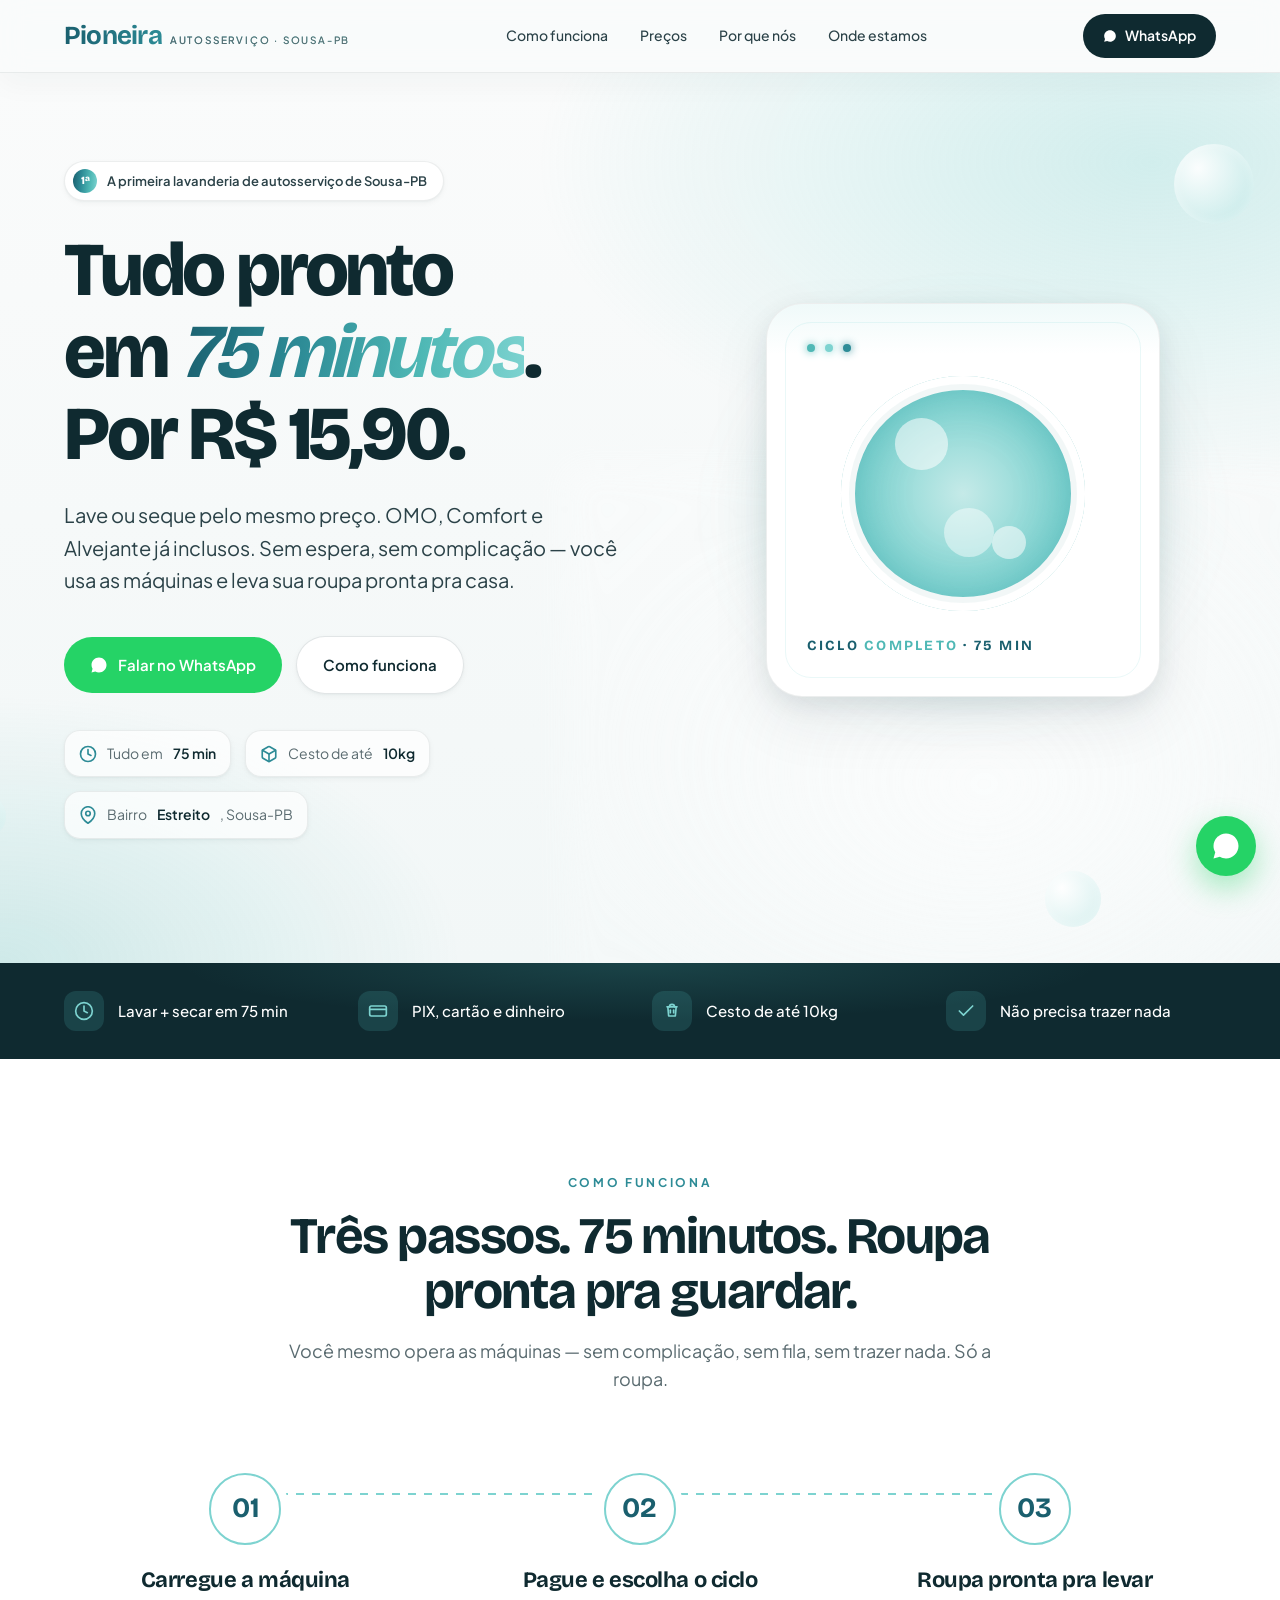
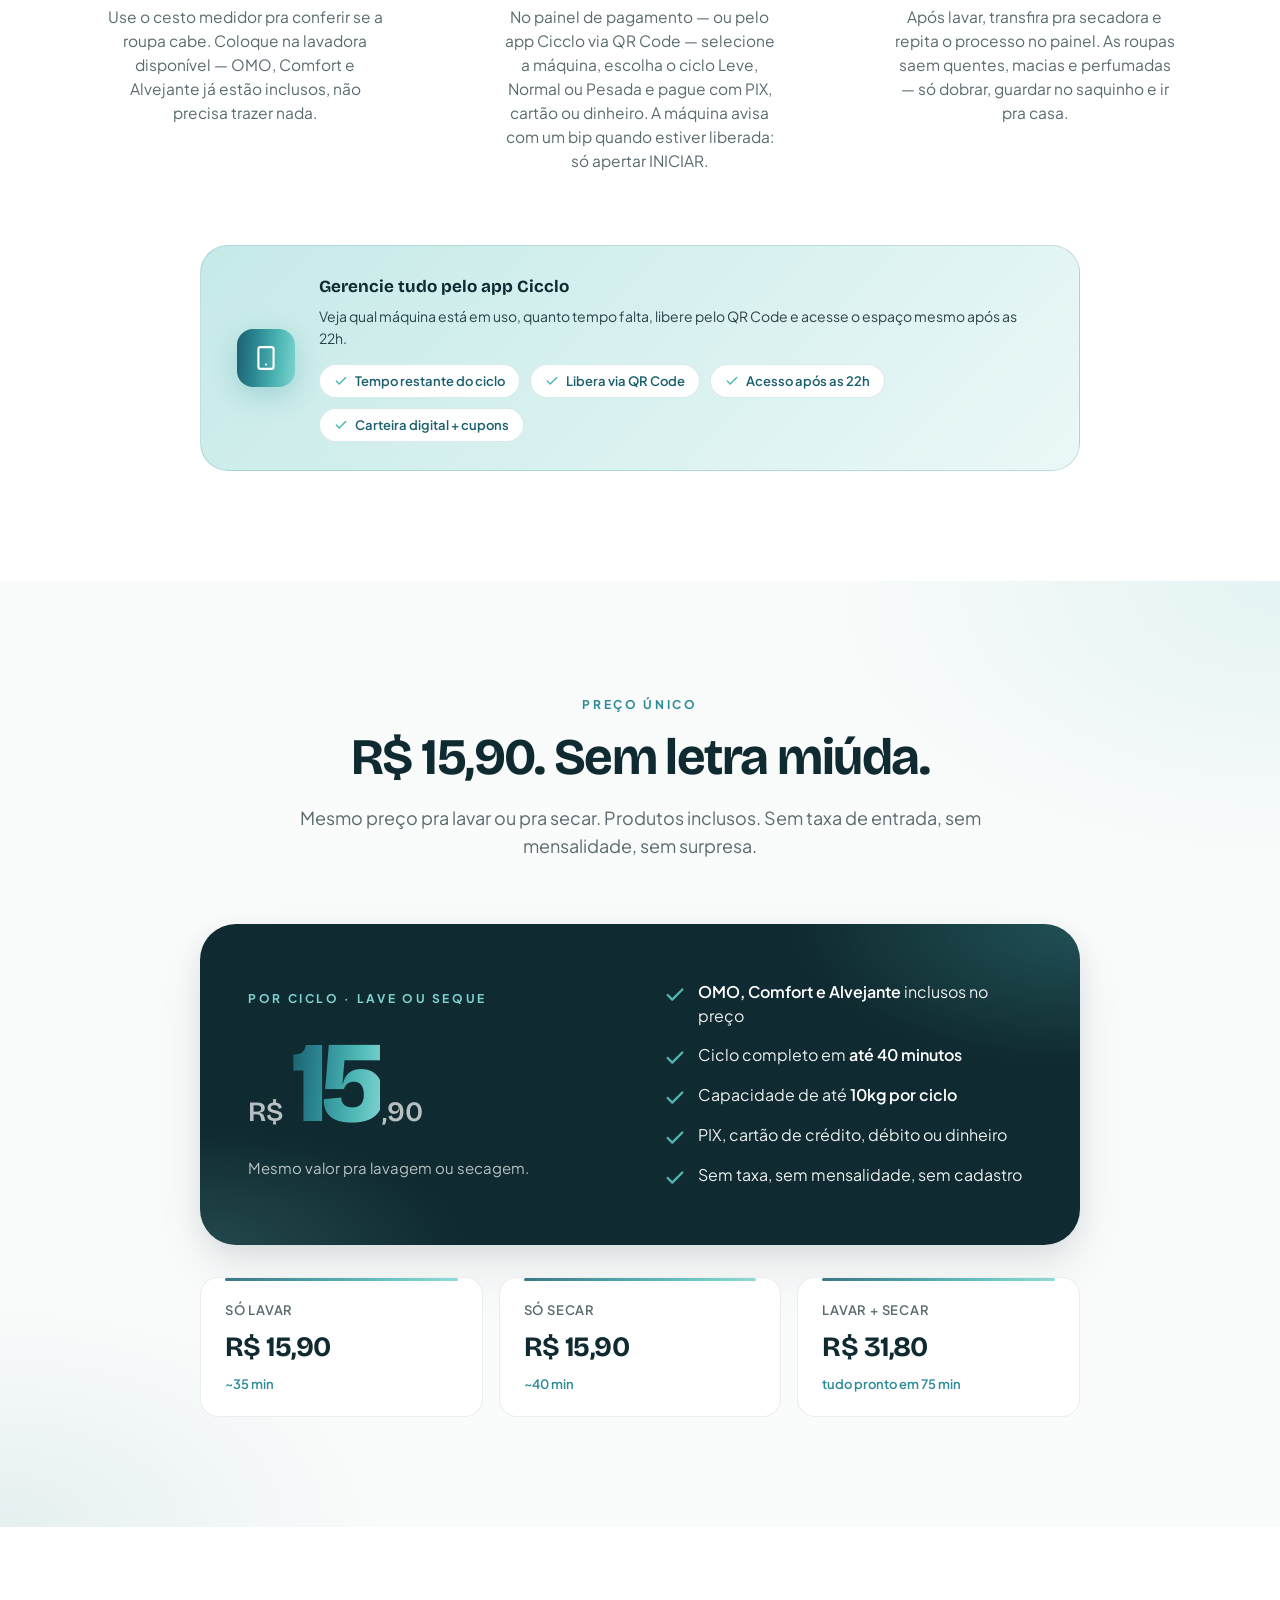
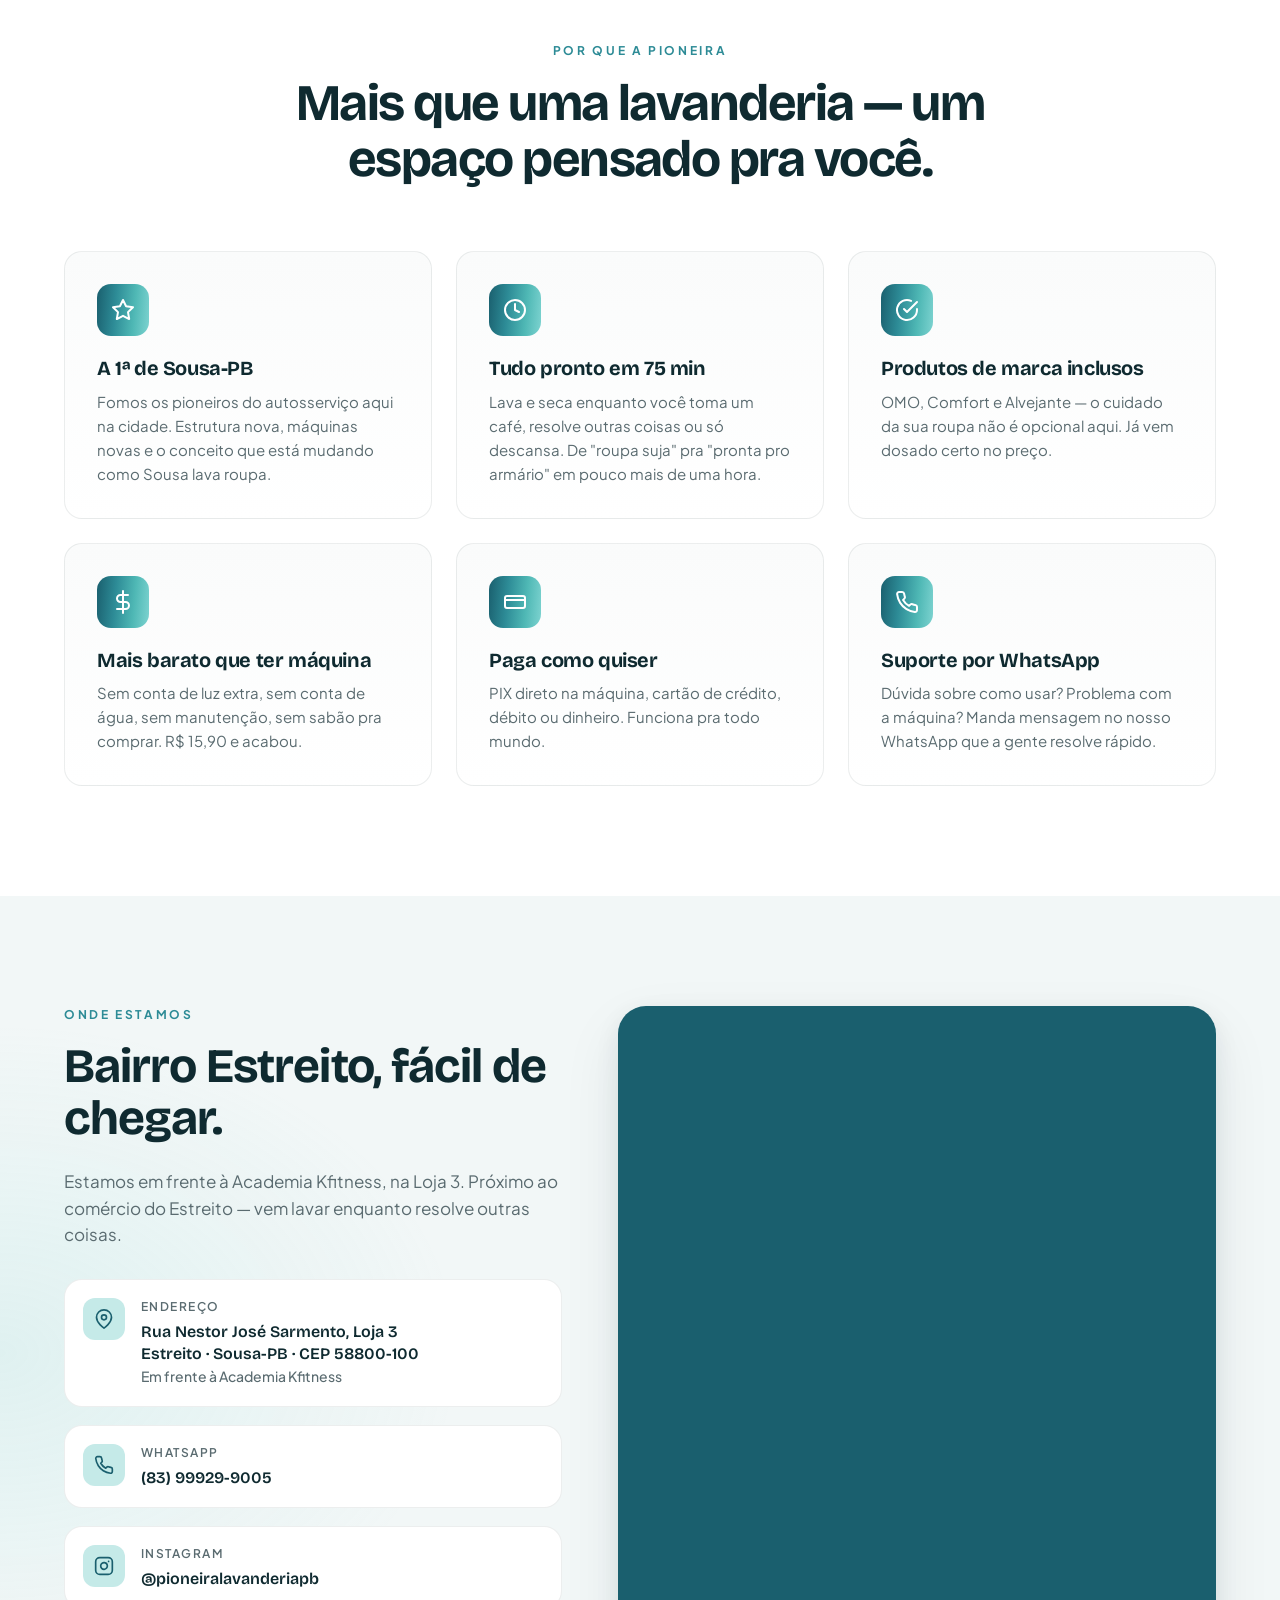
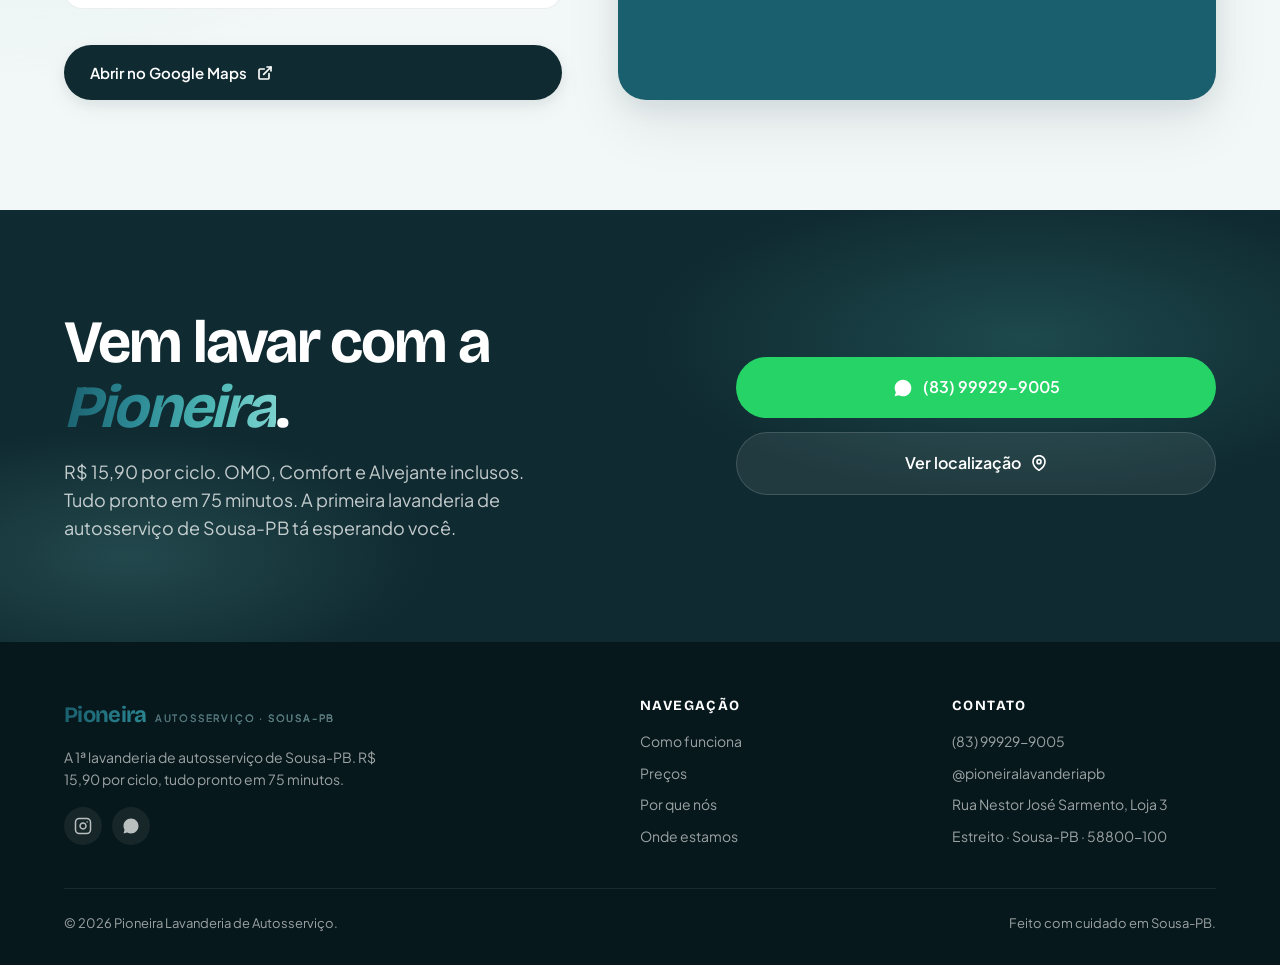
==== index.html @ 535bcb76 "feat: enhance README.md and index.html with detailed descriptions and app integration features" ====
<!DOCTYPE html>
<html lang="pt-BR">
<head>
  <meta charset="UTF-8" />
  <meta name="viewport" content="width=device-width, initial-scale=1.0" />
  <meta name="description" content="Pioneira — A 1ª lavanderia de autosserviço de Sousa-PB. Tudo pronto em 75 minutos por apenas R$ 15,90 por ciclo. OMO, Comfort e Alvejante inclusos." />
  <meta name="theme-color" content="#1A5F6E" />

  <!-- Open Graph -->
  <meta property="og:title" content="Pioneira — A 1ª lavanderia de autosserviço de Sousa-PB" />
  <meta property="og:description" content="Tudo pronto em 75 minutos. R$ 15,90 por ciclo. OMO, Comfort e Alvejante inclusos." />
  <meta property="og:type" content="website" />
  <meta property="og:locale" content="pt_BR" />

  <title>Pioneira — Lavanderia de Autosserviço em Sousa-PB</title>

  <!-- Fonts -->
  <link rel="preconnect" href="https://fonts.googleapis.com" />
  <link rel="preconnect" href="https://fonts.gstatic.com" crossorigin />
  <link href="https://fonts.googleapis.com/css2?family=Bricolage+Grotesque:opsz,wght@12..96,400;12..96,500;12..96,600;12..96,700;12..96,800&family=Plus+Jakarta+Sans:wght@400;500;600;700&display=swap" rel="stylesheet" />

  <style>
    /* ============================
       DESIGN TOKENS
       ============================ */
    :root {
      --teal-deep:   #1A5F6E;
      --teal-mid:    #2D8B96;
      --teal-bright: #4FB8B5;
      --teal-light:  #7DD3D0;
      --teal-soft:   #C5EAE8;

      --cream:       #FAFBFB;
      --paper:       #F2F7F7;
      --ink:         #0F2A30;
      --ink-soft:    #2B4248;
      --gray:        #5A6B70;
      --line:        rgba(15, 42, 48, 0.08);

      --brand-gradient: linear-gradient(95deg, #1A5F6E 0%, #2D8B96 35%, #4FB8B5 70%, #7DD3D0 100%);

      --font-display: 'Bricolage Grotesque', 'Plus Jakarta Sans', system-ui, sans-serif;
      --font-body:    'Plus Jakarta Sans', system-ui, sans-serif;

      --shadow-sm: 0 1px 2px rgba(15, 42, 48, 0.04), 0 2px 6px rgba(15, 42, 48, 0.04);
      --shadow-md: 0 4px 12px rgba(15, 42, 48, 0.06), 0 8px 24px rgba(15, 42, 48, 0.05);
      --shadow-lg: 0 8px 24px rgba(15, 42, 48, 0.08), 0 24px 60px rgba(15, 42, 48, 0.08);
      --shadow-brand: 0 8px 28px rgba(45, 139, 150, 0.28);

      --radius-md: 18px;
      --radius-lg: 28px;
      --radius-xl: 36px;

      --container: 1200px;
    }

    *, *::before, *::after { box-sizing: border-box; }
    html { scroll-behavior: smooth; scroll-padding-top: 92px; -webkit-text-size-adjust: 100%; }
    body {
      margin: 0;
      font-family: var(--font-body);
      color: var(--ink);
      background: var(--cream);
      line-height: 1.55;
      -webkit-font-smoothing: antialiased;
      overflow-x: hidden;
    }
    img, svg { display: block; max-width: 100%; }
    a { color: inherit; text-decoration: none; }
    button { font: inherit; cursor: pointer; border: 0; background: none; }
    h1, h2, h3, h4 {
      font-family: var(--font-display);
      font-weight: 700;
      line-height: 1.08;
      letter-spacing: -0.02em;
      color: var(--ink);
      margin: 0;
    }
    p { margin: 0; }
    .container { max-width: var(--container); margin: 0 auto; padding: 0 24px; }

    /* NAVBAR */
    .nav {
      position: sticky; top: 0; z-index: 50;
      backdrop-filter: saturate(180%) blur(14px);
      -webkit-backdrop-filter: saturate(180%) blur(14px);
      background: rgba(250, 251, 251, 0.84);
      border-bottom: 1px solid var(--line);
      box-shadow: 0 10px 30px rgba(15, 42, 48, 0.04);
    }
    .nav-inner { display: flex; align-items: center; justify-content: space-between; height: 72px; }
    .logo {
      font-family: var(--font-display);
      font-weight: 700;
      font-size: 26px;
      letter-spacing: -0.03em;
      background: var(--brand-gradient);
      -webkit-background-clip: text;
      background-clip: text;
      color: transparent;
      display: inline-flex;
      align-items: baseline;
      gap: 8px;
    }
    .logo small {
      font-family: var(--font-body);
      font-weight: 500;
      font-size: 10px;
      letter-spacing: 0.18em;
      text-transform: uppercase;
      color: var(--gray);
      background: none;
      -webkit-text-fill-color: var(--gray);
    }
    .nav-links { display: flex; gap: 32px; align-items: center; }
    .nav-links a {
      font-size: 14px; font-weight: 500; color: var(--ink-soft);
      transition: color 0.2s ease;
      position: relative;
      padding: 6px 0;
    }
    .nav-links a::after {
      content: "";
      position: absolute;
      left: 0;
      bottom: 0;
      width: 100%;
      height: 2px;
      border-radius: 999px;
      background: var(--brand-gradient);
      transform: scaleX(0);
      transform-origin: left;
      transition: transform 0.2s ease;
    }
    .nav-links a:hover { color: var(--teal-mid); }
    .nav-links a:hover::after { transform: scaleX(1); }
    .nav-cta {
      padding: 11px 20px; border-radius: 999px;
      background: var(--ink); color: white;
      font-size: 14px; font-weight: 600;
      transition: transform 0.2s ease, box-shadow 0.2s ease;
      display: inline-flex; align-items: center; gap: 8px;
    }
    .nav-cta:hover { transform: translateY(-1px); box-shadow: var(--shadow-md); }
    @media (max-width: 820px) {
      .nav-links { display: none; }
      .nav-cta { padding: 9px 16px; font-size: 13px; }
    }

    /* HERO */
    .hero { position: relative; padding: 88px 0 124px; overflow: hidden; isolation: isolate; }
    .hero::before {
      content: ""; position: absolute; inset: 0; z-index: -2;
      background:
        radial-gradient(80% 60% at 90% 10%, rgba(125, 211, 208, 0.32), transparent 60%),
        radial-gradient(60% 50% at 0% 100%, rgba(79, 184, 181, 0.22), transparent 60%),
        linear-gradient(180deg, var(--cream) 0%, var(--paper) 100%);
    }
    .hero::after {
      content: "";
      position: absolute;
      inset: auto -10% -16% 44%;
      height: 72%;
      z-index: -1;
      background:
        radial-gradient(closest-side, rgba(255, 255, 255, 0.8), rgba(255, 255, 255, 0)),
        linear-gradient(135deg, rgba(255, 255, 255, 0.38), rgba(255, 255, 255, 0));
      filter: blur(18px);
      opacity: 0.75;
      pointer-events: none;
    }
    .hero-grid { display: grid; grid-template-columns: 1.15fr 1fr; gap: clamp(40px, 5vw, 72px); align-items: center; }
    .hero-copy { max-width: 640px; }
    .hero-eyebrow {
      display: inline-flex; align-items: center; gap: 10px;
      padding: 7px 16px 7px 8px;
      background: white; border: 1px solid var(--line);
      border-radius: 999px;
      font-size: 13px; font-weight: 600; color: var(--ink-soft);
      box-shadow: var(--shadow-sm); margin-bottom: 28px;
    }
    .hero-eyebrow .badge {
      width: 24px; height: 24px; border-radius: 50%;
      background: var(--brand-gradient); color: white;
      display: inline-flex; align-items: center; justify-content: center;
      font-size: 11px; font-weight: 800; font-family: var(--font-display);
    }
    .hero h1 { font-size: clamp(40px, 6vw, 76px); font-weight: 800; letter-spacing: -0.042em; text-wrap: balance; }
    .hero h1 .accent {
      background: var(--brand-gradient);
      -webkit-background-clip: text; background-clip: text; color: transparent;
      font-style: italic; font-weight: 700;
    }
    .hero-sub { margin-top: 24px; font-size: clamp(18px, 2vw, 20px); color: var(--ink-soft); max-width: 560px; line-height: 1.62; }
    .hero-ctas { margin-top: 40px; display: flex; gap: 14px; flex-wrap: wrap; align-items: center; }
    .btn {
      display: inline-flex; align-items: center; gap: 10px;
      padding: 16px 26px; border-radius: 999px;
      font-weight: 600; font-size: 15px;
      transition: transform 0.2s ease, box-shadow 0.2s ease, background 0.2s ease, border-color 0.2s ease;
      white-space: nowrap;
    }
    .btn-primary { background: var(--ink); color: white; box-shadow: var(--shadow-md); }
    .btn-primary:hover { transform: translateY(-2px); background: var(--teal-deep); box-shadow: var(--shadow-brand); }
    .btn-secondary { background: rgba(255, 255, 255, 0.92); color: var(--ink); border: 1px solid rgba(15, 42, 48, 0.12); box-shadow: var(--shadow-sm); }
    .btn-secondary:hover { transform: translateY(-2px); box-shadow: var(--shadow-md); border-color: rgba(45, 139, 150, 0.22); }
    .btn-whats { background: #25D366; color: white; }
    .btn-whats:hover { transform: translateY(-2px); background: #1FB855; box-shadow: 0 8px 28px rgba(37, 211, 102, 0.35); }
    .hero-trust { margin-top: 36px; display: flex; gap: 14px; flex-wrap: wrap; align-items: center; font-size: 14px; color: var(--gray); }
    .trust-item {
      display: inline-flex; align-items: center; gap: 10px;
      padding: 12px 14px;
      background: rgba(255, 255, 255, 0.7);
      border: 1px solid rgba(15, 42, 48, 0.08);
      border-radius: 16px;
      box-shadow: var(--shadow-sm);
    }
    .trust-item svg { color: var(--teal-mid); }
    .trust-item b { color: var(--ink); font-weight: 600; }

    /* HERO VISUAL */
    .hero-visual {
      position: relative;
      width: min(100%, 520px);
      aspect-ratio: 1;
      justify-self: end;
    }
    .hero-visual::before {
      content: "";
      position: absolute;
      inset: 16% 8% 12%;
      border-radius: 50%;
      background: radial-gradient(circle, rgba(79, 184, 181, 0.28), rgba(79, 184, 181, 0));
      filter: blur(30px);
      z-index: -1;
    }
    .machine {
      position: absolute; inset: 11%;
      background: white;
      border-radius: 36px;
      border: 1px solid var(--line);
      box-shadow: var(--shadow-lg);
      display: flex; flex-direction: column; align-items: center; justify-content: center;
      gap: 24px; padding: 40px; overflow: hidden;
    }
    .machine::before {
      content: ""; position: absolute; top: 0; left: 0; right: 0; height: 50px;
      background: linear-gradient(180deg, rgba(125, 211, 208, 0.12), transparent);
    }
    .machine::after {
      content: "";
      position: absolute;
      inset: 18px;
      border-radius: 26px;
      border: 1px solid rgba(125, 211, 208, 0.16);
      pointer-events: none;
    }
    .machine-top { display: flex; gap: 10px; align-self: flex-start; }
    .machine-led {
      width: 8px; height: 8px; border-radius: 50%;
      background: var(--teal-bright);
      box-shadow: 0 0 8px var(--teal-bright);
      animation: pulse 2s ease-in-out infinite;
    }
    .machine-led:nth-child(2) { background: var(--teal-light); animation-delay: 0.5s; box-shadow: 0 0 8px var(--teal-light); }
    .machine-led:nth-child(3) { background: var(--teal-mid); animation-delay: 1s; box-shadow: 0 0 8px var(--teal-mid); }
    @keyframes pulse { 0%, 100% { opacity: 0.4; } 50% { opacity: 1; } }
    .drum {
      width: 78%; aspect-ratio: 1; border-radius: 50%;
      background: radial-gradient(circle at 50% 50%, var(--teal-soft) 0%, var(--teal-light) 60%, var(--teal-bright) 100%);
      position: relative;
      box-shadow:
        inset 0 0 0 8px white,
        inset 0 0 0 14px var(--paper),
        inset 0 0 60px rgba(45, 139, 150, 0.4);
      overflow: hidden;
      animation: spin 8s linear infinite;
    }
    @keyframes spin { to { transform: rotate(360deg); } }
    .drum::before, .drum::after {
      content: ""; position: absolute; border-radius: 50%;
      background: rgba(255, 255, 255, 0.55);
    }
    .drum::before { width: 22%; height: 22%; top: 18%; left: 22%; }
    .drum::after { width: 14%; height: 14%; bottom: 22%; right: 24%; box-shadow: -40px -10px 0 8px rgba(255, 255, 255, 0.45); }
    .machine-label {
      font-family: var(--font-display); font-weight: 700;
      font-size: 14px; letter-spacing: 0.16em; text-transform: uppercase;
      color: var(--teal-deep); align-self: flex-start;
    }
    .machine-label span { color: var(--teal-bright); }
    .bubble {
      position: absolute; border-radius: 50%;
      background: radial-gradient(circle at 30% 30%, rgba(255, 255, 255, 0.9), rgba(125, 211, 208, 0.3));
      box-shadow: inset 0 0 12px rgba(255, 255, 255, 0.5);
      animation: float 6s ease-in-out infinite;
      pointer-events: none;
    }
    @keyframes float {
      0%, 100% { transform: translateY(0) translateX(0); }
      50% { transform: translateY(-20px) translateX(8px); }
    }
    .bubble.b1 { width: 80px; height: 80px; top: 8%; right: 2%; animation-delay: 0s; }
    .bubble.b2 { width: 44px; height: 44px; bottom: 14%; left: -3%; animation-delay: 1.5s; }
    .bubble.b3 { width: 28px; height: 28px; top: 30%; left: 6%; animation-delay: 3s; }
    .bubble.b4 { width: 56px; height: 56px; bottom: 4%; right: 14%; animation-delay: 2s; }
    @media (max-width: 900px) {
      .hero { padding: 56px 0 88px; }
      .hero-grid { grid-template-columns: 1fr; gap: 48px; }
      .hero-visual { width: min(100%, 380px); justify-self: center; }
    }
    @media (max-width: 640px) {
      .hero-trust { display: grid; grid-template-columns: 1fr; }
      .hero-ctas .btn { width: 100%; justify-content: center; }
    }

    /* FEATURES STRIP */
    .features-strip { background: var(--ink); color: white; padding: 28px 0; position: relative; overflow: hidden; }
    .features-strip::before {
      content: ""; position: absolute; inset: 0;
      background: radial-gradient(60% 100% at 50% 0%, rgba(79, 184, 181, 0.18), transparent 60%);
    }
    .strip-grid { display: grid; grid-template-columns: repeat(4, 1fr); gap: 24px; position: relative; }
    .strip-item { display: flex; align-items: center; gap: 14px; font-size: 15px; font-weight: 500; }
    .strip-icon {
      width: 40px; height: 40px; border-radius: 12px;
      background: rgba(79, 184, 181, 0.18); color: var(--teal-light);
      display: flex; align-items: center; justify-content: center; flex-shrink: 0;
    }
    @media (max-width: 820px) { .strip-grid { grid-template-columns: repeat(2, 1fr); } }

    /* SECTION COMMONS */
    section { padding: 110px 0; position: relative; scroll-margin-top: 92px; }
    .section-head { text-align: center; max-width: 720px; margin: 0 auto 64px; }
    .eyebrow {
      display: inline-block; font-size: 12px; font-weight: 700;
      letter-spacing: 0.22em; text-transform: uppercase;
      color: var(--teal-mid); margin-bottom: 16px;
    }
    .section-head h2 { font-size: clamp(32px, 4vw, 52px); font-weight: 700; letter-spacing: -0.03em; }
    .section-head p { margin-top: 18px; font-size: 18px; color: var(--gray); }

    /* HOW IT WORKS */
    .how { background: white; }
    .steps { display: grid; grid-template-columns: repeat(3, 1fr); gap: 32px; position: relative; }
    .steps::before {
      content: ""; position: absolute; top: 36px; left: 16%; right: 16%; height: 2px;
      background: repeating-linear-gradient(90deg, var(--teal-light) 0 8px, transparent 8px 16px);
      z-index: 0;
    }
    .step { position: relative; text-align: center; padding: 16px; }
    .step-num {
      width: 72px; height: 72px; border-radius: 50%;
      background: white; border: 2px solid var(--teal-light); color: var(--teal-deep);
      font-family: var(--font-display); font-size: 28px; font-weight: 700;
      display: flex; align-items: center; justify-content: center;
      margin: 0 auto 24px; position: relative; z-index: 1;
      box-shadow: 0 0 0 8px white;
      transition: transform 0.3s ease;
    }
    .step:hover .step-num {
      background: var(--brand-gradient); color: white; border-color: transparent; transform: scale(1.06);
    }
    .step h3 { font-size: 22px; margin-bottom: 12px; }
    .step p { color: var(--gray); font-size: 15.5px; max-width: 280px; margin: 0 auto; }
    @media (max-width: 820px) {
      .steps { grid-template-columns: 1fr; gap: 40px; }
      .steps::before { display: none; }
    }

    /* PRICING */
    .services {
      background:
        radial-gradient(60% 50% at 100% 0%, rgba(125, 211, 208, 0.18), transparent 60%),
        radial-gradient(50% 40% at 0% 100%, rgba(45, 139, 150, 0.10), transparent 60%),
        var(--cream);
    }
    .price-hero {
      max-width: 880px; margin: 0 auto;
      background: var(--ink); color: white;
      border-radius: var(--radius-xl);
      padding: 56px 48px;
      box-shadow: var(--shadow-lg);
      position: relative; overflow: hidden;
      display: grid; grid-template-columns: 1fr 1fr; gap: 48px; align-items: center;
    }
    .price-hero::before {
      content: ""; position: absolute; inset: 0; pointer-events: none;
      background:
        radial-gradient(60% 80% at 100% 0%, rgba(79, 184, 181, 0.28), transparent 55%),
        radial-gradient(50% 60% at 0% 100%, rgba(125, 211, 208, 0.18), transparent 60%);
    }
    .price-hero > * { position: relative; }
    .price-tag-top {
      font-size: 12px; font-weight: 700; letter-spacing: 0.22em;
      text-transform: uppercase; color: var(--teal-light); margin-bottom: 18px;
    }
    .price-big { font-family: var(--font-display); display: flex; align-items: baseline; gap: 8px; }
    .price-big .currency { font-size: 28px; font-weight: 600; color: rgba(255,255,255,0.7); }
    .price-big .amount {
      font-size: clamp(72px, 9vw, 120px); font-weight: 800;
      letter-spacing: -0.05em; line-height: 1;
      background: var(--brand-gradient);
      -webkit-background-clip: text; background-clip: text; color: transparent;
    }
    .price-big .cents { font-size: 28px; font-weight: 600; color: rgba(255,255,255,0.7); margin-left: -6px; }
    .price-unit { font-size: 15px; color: rgba(255,255,255,0.7); margin-top: 14px; }
    .price-features { list-style: none; padding: 0; margin: 0; display: grid; gap: 14px; }
    .price-features li {
      display: flex; align-items: flex-start; gap: 12px;
      font-size: 16px; color: rgba(255,255,255,0.92);
    }
    .price-features svg { flex-shrink: 0; margin-top: 4px; color: var(--teal-bright); }
    .price-features b { color: white; font-weight: 600; }

    .combos {
      max-width: 880px; margin: 32px auto 0;
      display: grid; grid-template-columns: repeat(3, 1fr); gap: 16px;
    }
    .combo {
      background: white; border: 1px solid var(--line);
      border-radius: var(--radius-md);
      padding: 22px 24px;
      transition: transform 0.2s ease, box-shadow 0.2s ease, border-color 0.2s ease;
      position: relative;
      overflow: hidden;
    }
    .combo::before {
      content: "";
      position: absolute;
      top: 0;
      left: 24px;
      right: 24px;
      height: 3px;
      border-radius: 999px;
      background: var(--brand-gradient);
      opacity: 0.85;
    }
    .combo:hover { transform: translateY(-3px); box-shadow: var(--shadow-md); border-color: rgba(45, 139, 150, 0.18); }
    .combo .name { font-size: 13px; font-weight: 600; color: var(--gray); letter-spacing: 0.06em; text-transform: uppercase; }
    .combo .price { font-family: var(--font-display); font-size: 28px; font-weight: 700; color: var(--ink); margin-top: 6px; letter-spacing: -0.02em; }
    .combo .time { font-size: 13px; color: var(--teal-mid); margin-top: 4px; font-weight: 600; }
    @media (max-width: 820px) {
      .price-hero { grid-template-columns: 1fr; padding: 40px 28px; gap: 32px; }
      .combos { grid-template-columns: 1fr; }
    }

    /* WHY US */
    .why { background: white; }
    .why-grid { display: grid; grid-template-columns: repeat(3, 1fr); gap: 24px; }
    .why-card {
      padding: 32px; border-radius: var(--radius-md);
      border: 1px solid var(--line);
      background: linear-gradient(180deg, var(--cream) 0%, white 100%);
      transition: transform 0.3s ease, box-shadow 0.3s ease;
    }
    .why-card:hover { transform: translateY(-4px); box-shadow: var(--shadow-md); }
    .why-icon {
      width: 52px; height: 52px; border-radius: 14px;
      background: var(--brand-gradient); color: white;
      display: flex; align-items: center; justify-content: center;
      margin-bottom: 22px;
    }
    .why-card h3 { font-size: 20px; margin-bottom: 10px; }
    .why-card p { color: var(--gray); font-size: 15px; line-height: 1.6; }
    @media (max-width: 820px) { .why-grid { grid-template-columns: 1fr; } }

    /* LOCATION */
    .location {
      background:
        radial-gradient(60% 60% at 0% 50%, rgba(125, 211, 208, 0.16), transparent 60%),
        var(--paper);
    }
    .location-grid { display: grid; grid-template-columns: 1fr 1.2fr; gap: 56px; align-items: stretch; }
    .location-info { display: flex; flex-direction: column; justify-content: center; }
    .location-info h2 { font-size: clamp(32px, 4vw, 48px); margin-bottom: 24px; }
    .location-info > p { color: var(--gray); font-size: 17px; margin-bottom: 32px; }
    .info-list { display: grid; gap: 18px; margin-bottom: 36px; }
    .info-item {
      display: flex; gap: 16px; align-items: flex-start;
      padding: 18px; background: white;
      border-radius: var(--radius-md); border: 1px solid var(--line);
      transition: transform 0.2s ease, box-shadow 0.2s ease, border-color 0.2s ease;
    }
    .info-item:hover { transform: translateY(-2px); box-shadow: var(--shadow-sm); border-color: rgba(45, 139, 150, 0.16); }
    .info-item .icon {
      width: 42px; height: 42px; border-radius: 12px;
      background: var(--teal-soft); color: var(--teal-deep);
      display: flex; align-items: center; justify-content: center; flex-shrink: 0;
    }
    .info-item .label { font-size: 12px; font-weight: 600; color: var(--gray); text-transform: uppercase; letter-spacing: 0.12em; }
    .info-item .value { font-family: var(--font-display); font-size: 16px; font-weight: 600; color: var(--ink); margin-top: 4px; line-height: 1.4; }
    .info-item .value a { color: var(--ink); }
    .info-item .value a:hover { color: var(--teal-mid); }
    .info-item .ref { color: var(--gray); font-weight: 500; font-size: 14px; font-family: var(--font-body); }
    .map-wrap {
      border-radius: var(--radius-lg); overflow: hidden;
      box-shadow: var(--shadow-lg);
      min-height: 480px; background: var(--teal-deep); position: relative;
    }
    .map-wrap iframe { width: 100%; height: 100%; min-height: 480px; border: 0; display: block; }
    @media (max-width: 900px) {
      .location-grid { grid-template-columns: 1fr; gap: 40px; }
      .map-wrap, .map-wrap iframe { min-height: 360px; }
    }

    /* FINAL CTA */
    .final-cta { padding: 100px 0; background: var(--ink); color: white; position: relative; overflow: hidden; }
    .final-cta::before {
      content: ""; position: absolute; inset: 0;
      background:
        radial-gradient(50% 60% at 80% 30%, rgba(79, 184, 181, 0.22), transparent 60%),
        radial-gradient(40% 50% at 10% 80%, rgba(125, 211, 208, 0.18), transparent 60%);
    }
    .final-cta .container { position: relative; }
    .final-cta-grid { display: grid; grid-template-columns: 1.3fr 1fr; gap: 48px; align-items: center; }
    .final-cta h2 { color: white; font-size: clamp(36px, 5vw, 60px); letter-spacing: -0.03em; }
    .final-cta h2 .accent {
      background: var(--brand-gradient);
      -webkit-background-clip: text; background-clip: text; color: transparent;
      font-style: italic;
    }
    .final-cta p { color: rgba(255,255,255,0.75); font-size: 18px; margin-top: 18px; max-width: 500px; }
    .final-cta-actions { display: flex; flex-direction: column; gap: 14px; }
    .final-cta-actions .btn { justify-content: center; padding: 18px 28px; font-size: 16px; }
    .final-cta-actions .btn-secondary {
      background: rgba(255, 255, 255, 0.08);
      color: white;
      border-color: rgba(255, 255, 255, 0.14);
      box-shadow: none;
    }
    .final-cta-actions .btn-secondary:hover {
      border-color: rgba(125, 211, 208, 0.4);
      background: rgba(255, 255, 255, 0.12);
    }
    @media (max-width: 820px) { .final-cta-grid { grid-template-columns: 1fr; gap: 32px; } }

    /* FOOTER */
    .footer { padding: 56px 0 32px; background: #07181C; color: rgba(255,255,255,0.6); font-size: 14px; }
    .footer-grid { display: grid; grid-template-columns: 2fr 1fr 1fr; gap: 48px; margin-bottom: 40px; }
    .footer h4 { color: white; font-size: 14px; letter-spacing: 0.1em; text-transform: uppercase; margin-bottom: 18px; }
    .footer-brand .logo { font-size: 22px; }
    .footer-brand p { margin-top: 14px; max-width: 320px; line-height: 1.6; }
    .footer ul { list-style: none; padding: 0; margin: 0; display: grid; gap: 10px; }
    .footer a:hover { color: var(--teal-light); }
    .footer-bottom {
      border-top: 1px solid rgba(255,255,255,0.08);
      padding-top: 24px;
      display: flex; justify-content: space-between; flex-wrap: wrap; gap: 12px;
      font-size: 13px;
    }
    .footer-social { display: flex; gap: 10px; margin-top: 16px; }
    .footer-social a {
      width: 38px; height: 38px; border-radius: 50%;
      background: rgba(255,255,255,0.06);
      display: inline-flex; align-items: center; justify-content: center;
      color: rgba(255,255,255,0.7);
      transition: background 0.2s ease, color 0.2s ease, transform 0.2s ease;
    }
    .footer-social a:hover { background: var(--teal-mid); color: white; transform: translateY(-2px); }
    @media (max-width: 820px) { .footer-grid { grid-template-columns: 1fr; gap: 32px; } }

    /* CICCLO APP CARD */
    .cicclo-card {
      max-width: 880px; margin: 56px auto 0;
      background: linear-gradient(135deg, var(--teal-soft) 0%, rgba(197, 234, 232, 0.35) 100%);
      border: 1px solid rgba(45, 139, 150, 0.22);
      border-radius: var(--radius-lg);
      padding: 28px 36px;
      display: flex; align-items: center; gap: 24px;
    }
    .cicclo-icon {
      width: 58px; height: 58px; border-radius: 16px; flex-shrink: 0;
      background: var(--brand-gradient); color: white;
      display: flex; align-items: center; justify-content: center;
      box-shadow: var(--shadow-brand);
    }
    .cicclo-card-text strong {
      font-family: var(--font-display); font-size: 17px; font-weight: 700;
      color: var(--ink); display: block; margin-bottom: 6px;
    }
    .cicclo-card-text p { font-size: 14px; color: var(--ink-soft); }
    .cicclo-features { display: flex; gap: 10px; flex-wrap: wrap; margin-top: 14px; }
    .cicclo-feat {
      display: inline-flex; align-items: center; gap: 7px;
      font-size: 13px; font-weight: 600; color: var(--teal-deep);
      background: white; border-radius: 999px; padding: 6px 14px;
      border: 1px solid rgba(45, 139, 150, 0.18);
    }
    .cicclo-feat svg { color: var(--teal-bright); }
    @media (max-width: 640px) {
      .cicclo-card { flex-direction: column; padding: 24px 20px; text-align: center; }
      .cicclo-features { justify-content: center; }
    }

    /* SCROLL REVEAL */
    .reveal { opacity: 0; transform: translateY(24px); transition: opacity 0.7s ease, transform 0.7s ease; }
    .reveal.in { opacity: 1; transform: translateY(0); }
    @media (prefers-reduced-motion: reduce) {
      html { scroll-behavior: auto; }
      *, *::before, *::after { animation-duration: 0.01ms !important; animation-iteration-count: 1 !important; transition-duration: 0.01ms !important; }
      .reveal { opacity: 1; transform: none; }
    }

    /* WHATSAPP FAB */
    .whats-fab {
      position: fixed; bottom: 24px; right: 24px;
      width: 60px; height: 60px; border-radius: 50%;
      background: #25D366; color: white;
      display: flex; align-items: center; justify-content: center;
      box-shadow: 0 12px 30px rgba(37, 211, 102, 0.4);
      z-index: 40; transition: transform 0.2s ease;
    }
    .whats-fab:hover { transform: scale(1.08); }
    .whats-fab svg { width: 30px; height: 30px; }
    @media (max-width: 640px) {
      .whats-fab {
        right: 18px;
        bottom: calc(18px + env(safe-area-inset-bottom, 0px));
        width: 58px;
        height: 58px;
      }
    }
  </style>
</head>
<body>

  <!-- NAVBAR -->
  <header class="nav">
    <div class="container nav-inner">
      <a href="#" class="logo">
        Pioneira
        <small>Autosserviço · Sousa-PB</small>
      </a>
      <nav class="nav-links">
        <a href="#como-funciona">Como funciona</a>
        <a href="#precos">Preços</a>
        <a href="#por-que">Por que nós</a>
        <a href="#local">Onde estamos</a>
      </nav>
      <a href="https://wa.me/5583999299005?text=Ol%C3%A1!%20Vim%20pelo%20site%20da%20Pioneira%20e%20queria%20tirar%20uma%20d%C3%BAvida." class="nav-cta" target="_blank" rel="noopener">
        <svg width="14" height="14" viewBox="0 0 24 24" fill="currentColor"><path d="M17.5 14.4l-2.6-1.3c-.4-.2-.8-.1-1 .2l-.8.9c-.2.2-.5.3-.8.1-.9-.5-1.9-1.1-2.6-2-.7-.7-1.3-1.7-1.8-2.6-.1-.3 0-.6.2-.8l.9-.8c.3-.2.4-.6.2-1L7.9 4.5c-.2-.4-.6-.6-1-.5l-1.4.4c-.4.1-.7.5-.7 1 .1 1.5.7 5 4.1 8.4 3.4 3.4 6.9 4 8.4 4.1.5 0 .9-.3 1-.7l.4-1.4c.1-.4-.1-.8-.5-1zM12 2C6.5 2 2 6.5 2 12c0 1.8.5 3.5 1.4 5L2 22l5.1-1.4c1.5.8 3.1 1.3 4.9 1.3 5.5 0 10-4.5 10-10S17.5 2 12 2z"/></svg>
        WhatsApp
      </a>
    </div>
  </header>

  <!-- HERO -->
  <section class="hero">
    <div class="bubble b1"></div>
    <div class="bubble b2"></div>
    <div class="bubble b3"></div>
    <div class="bubble b4"></div>

    <div class="container hero-grid">
      <div class="hero-copy reveal">
        <span class="hero-eyebrow">
          <span class="badge">1ª</span>
          A primeira lavanderia de autosserviço de Sousa-PB
        </span>
        <h1>
          Tudo pronto em <span class="accent">75 minutos</span>.<br />
          Por R$ 15,90.
        </h1>
        <p class="hero-sub">
          Lave ou seque pelo mesmo preço. OMO, Comfort e Alvejante já inclusos.
          Sem espera, sem complicação — você usa as máquinas e leva sua roupa pronta pra casa.
        </p>
        <div class="hero-ctas">
          <a href="https://wa.me/5583999299005?text=Ol%C3%A1!%20Vim%20pelo%20site%20da%20Pioneira%20e%20queria%20tirar%20uma%20d%C3%BAvida." class="btn btn-whats" target="_blank" rel="noopener">
            <svg width="18" height="18" viewBox="0 0 24 24" fill="currentColor"><path d="M17.5 14.4l-2.6-1.3c-.4-.2-.8-.1-1 .2l-.8.9c-.2.2-.5.3-.8.1-.9-.5-1.9-1.1-2.6-2-.7-.7-1.3-1.7-1.8-2.6-.1-.3 0-.6.2-.8l.9-.8c.3-.2.4-.6.2-1L7.9 4.5c-.2-.4-.6-.6-1-.5l-1.4.4c-.4.1-.7.5-.7 1 .1 1.5.7 5 4.1 8.4 3.4 3.4 6.9 4 8.4 4.1.5 0 .9-.3 1-.7l.4-1.4c.1-.4-.1-.8-.5-1zM12 2C6.5 2 2 6.5 2 12c0 1.8.5 3.5 1.4 5L2 22l5.1-1.4c1.5.8 3.1 1.3 4.9 1.3 5.5 0 10-4.5 10-10S17.5 2 12 2z"/></svg>
            Falar no WhatsApp
          </a>
          <a href="#como-funciona" class="btn btn-secondary">Como funciona</a>
        </div>
        <div class="hero-trust">
          <span class="trust-item">
            <svg width="18" height="18" viewBox="0 0 24 24" fill="none" stroke="currentColor" stroke-width="2.2" stroke-linecap="round" stroke-linejoin="round"><circle cx="12" cy="12" r="10"/><polyline points="12 6 12 12 16 14"/></svg>
            Tudo em <b>75 min</b>
          </span>
          <span class="trust-item">
            <svg width="18" height="18" viewBox="0 0 24 24" fill="none" stroke="currentColor" stroke-width="2.2" stroke-linecap="round" stroke-linejoin="round"><path d="M21 16V8a2 2 0 0 0-1-1.73l-7-4a2 2 0 0 0-2 0l-7 4A2 2 0 0 0 3 8v8a2 2 0 0 0 1 1.73l7 4a2 2 0 0 0 2 0l7-4A2 2 0 0 0 21 16z"/><polyline points="3.27 6.96 12 12.01 20.73 6.96"/><line x1="12" y1="22.08" x2="12" y2="12"/></svg>
            Cesto de até <b>10kg</b>
          </span>
          <span class="trust-item">
            <svg width="18" height="18" viewBox="0 0 24 24" fill="none" stroke="currentColor" stroke-width="2.2" stroke-linecap="round" stroke-linejoin="round"><path d="M21 10c0 7-9 13-9 13s-9-6-9-13a9 9 0 0 1 18 0z"/><circle cx="12" cy="10" r="3"/></svg>
            Bairro <b>Estreito</b>, Sousa-PB
          </span>
        </div>
      </div>

      <div class="hero-visual reveal" aria-hidden="true">
        <div class="machine">
          <div class="machine-top">
            <span class="machine-led"></span>
            <span class="machine-led"></span>
            <span class="machine-led"></span>
          </div>
          <div class="drum"></div>
          <div class="machine-label">Ciclo <span>completo</span> · 75 min</div>
        </div>
      </div>
    </div>
  </section>

  <!-- FEATURES STRIP -->
  <div class="features-strip">
    <div class="container strip-grid">
      <div class="strip-item">
        <span class="strip-icon">
          <svg width="20" height="20" viewBox="0 0 24 24" fill="none" stroke="currentColor" stroke-width="2" stroke-linecap="round" stroke-linejoin="round"><circle cx="12" cy="12" r="10"/><polyline points="12 6 12 12 16 14"/></svg>
        </span>
        Lavar + secar em 75 min
      </div>
      <div class="strip-item">
        <span class="strip-icon">
          <svg width="20" height="20" viewBox="0 0 24 24" fill="none" stroke="currentColor" stroke-width="2" stroke-linecap="round" stroke-linejoin="round"><rect x="2" y="6" width="20" height="12" rx="2"/><line x1="2" y1="10" x2="22" y2="10"/></svg>
        </span>
        PIX, cartão e dinheiro
      </div>
      <div class="strip-item">
        <span class="strip-icon">
          <svg width="20" height="20" viewBox="0 0 24 24" fill="none" stroke="currentColor" stroke-width="2" stroke-linecap="round" stroke-linejoin="round"><path d="M6 7h12"/><path d="M7 7l1 11h8l1-11"/><path d="M9 7a3 3 0 0 1 6 0"/><path d="M10 11v3"/><path d="M14 11v3"/></svg>
        </span>
        Cesto de até 10kg
      </div>
      <div class="strip-item">
        <span class="strip-icon">
          <svg width="20" height="20" viewBox="0 0 24 24" fill="none" stroke="currentColor" stroke-width="2" stroke-linecap="round" stroke-linejoin="round"><polyline points="20 6 9 17 4 12"/></svg>
        </span>
        Não precisa trazer nada
      </div>
    </div>
  </div>

  <!-- HOW IT WORKS -->
  <section id="como-funciona" class="how">
    <div class="container">
      <div class="section-head reveal">
        <span class="eyebrow">Como funciona</span>
        <h2>Três passos. 75 minutos. Roupa pronta pra guardar.</h2>
        <p>Você mesmo opera as máquinas — sem complicação, sem fila, sem trazer nada. Só a roupa.</p>
      </div>

      <div class="steps">
        <div class="step reveal">
          <div class="step-num">01</div>
          <h3>Carregue a máquina</h3>
          <p>Use o cesto medidor pra conferir se a roupa cabe. Coloque na lavadora disponível — OMO, Comfort e Alvejante já estão inclusos, não precisa trazer nada.</p>
        </div>
        <div class="step reveal">
          <div class="step-num">02</div>
          <h3>Pague e escolha o ciclo</h3>
          <p>No painel de pagamento — ou pelo app Cicclo via QR Code — selecione a máquina, escolha o ciclo Leve, Normal ou Pesada e pague com PIX, cartão ou dinheiro. A máquina avisa com um bip quando estiver liberada: só apertar INICIAR.</p>
        </div>
        <div class="step reveal">
          <div class="step-num">03</div>
          <h3>Roupa pronta pra levar</h3>
          <p>Após lavar, transfira pra secadora e repita o processo no painel. As roupas saem quentes, macias e perfumadas — só dobrar, guardar no saquinho e ir pra casa.</p>
        </div>
      </div>

      <div class="cicclo-card reveal">
        <div class="cicclo-icon">
          <svg width="26" height="26" viewBox="0 0 24 24" fill="none" stroke="currentColor" stroke-width="2" stroke-linecap="round" stroke-linejoin="round"><rect x="5" y="2" width="14" height="20" rx="2" ry="2"/><line x1="12" y1="18" x2="12.01" y2="18"/></svg>
        </div>
        <div class="cicclo-card-text">
          <strong>Gerencie tudo pelo app Cicclo</strong>
          <p>Veja qual máquina está em uso, quanto tempo falta, libere pelo QR Code e acesse o espaço mesmo após as 22h.</p>
          <div class="cicclo-features">
            <span class="cicclo-feat">
              <svg width="14" height="14" viewBox="0 0 24 24" fill="none" stroke="currentColor" stroke-width="2.5" stroke-linecap="round" stroke-linejoin="round"><polyline points="20 6 9 17 4 12"/></svg>
              Tempo restante do ciclo
            </span>
            <span class="cicclo-feat">
              <svg width="14" height="14" viewBox="0 0 24 24" fill="none" stroke="currentColor" stroke-width="2.5" stroke-linecap="round" stroke-linejoin="round"><polyline points="20 6 9 17 4 12"/></svg>
              Libera via QR Code
            </span>
            <span class="cicclo-feat">
              <svg width="14" height="14" viewBox="0 0 24 24" fill="none" stroke="currentColor" stroke-width="2.5" stroke-linecap="round" stroke-linejoin="round"><polyline points="20 6 9 17 4 12"/></svg>
              Acesso após as 22h
            </span>
            <span class="cicclo-feat">
              <svg width="14" height="14" viewBox="0 0 24 24" fill="none" stroke="currentColor" stroke-width="2.5" stroke-linecap="round" stroke-linejoin="round"><polyline points="20 6 9 17 4 12"/></svg>
              Carteira digital + cupons
            </span>
          </div>
        </div>
      </div>
    </div>
  </section>

  <!-- PRICING -->
  <section id="precos" class="services">
    <div class="container">
      <div class="section-head reveal">
        <span class="eyebrow">Preço único</span>
        <h2>R$ 15,90. Sem letra miúda.</h2>
        <p>Mesmo preço pra lavar ou pra secar. Produtos inclusos. Sem taxa de entrada, sem mensalidade, sem surpresa.</p>
      </div>

      <div class="price-hero reveal">
        <div>
          <div class="price-tag-top">Por ciclo · Lave OU Seque</div>
          <div class="price-big">
            <span class="currency">R$</span>
            <span class="amount">15</span>
            <span class="cents">,90</span>
          </div>
          <div class="price-unit">Mesmo valor pra lavagem ou secagem.</div>
        </div>
        <ul class="price-features">
          <li>
            <svg width="22" height="22" viewBox="0 0 24 24" fill="none" stroke="currentColor" stroke-width="2.5" stroke-linecap="round" stroke-linejoin="round"><polyline points="20 6 9 17 4 12"/></svg>
            <span><b>OMO, Comfort e Alvejante</b> inclusos no preço</span>
          </li>
          <li>
            <svg width="22" height="22" viewBox="0 0 24 24" fill="none" stroke="currentColor" stroke-width="2.5" stroke-linecap="round" stroke-linejoin="round"><polyline points="20 6 9 17 4 12"/></svg>
            <span>Ciclo completo em <b>até 40 minutos</b></span>
          </li>
          <li>
            <svg width="22" height="22" viewBox="0 0 24 24" fill="none" stroke="currentColor" stroke-width="2.5" stroke-linecap="round" stroke-linejoin="round"><polyline points="20 6 9 17 4 12"/></svg>
            <span>Capacidade de até <b>10kg por ciclo</b></span>
          </li>
          <li>
            <svg width="22" height="22" viewBox="0 0 24 24" fill="none" stroke="currentColor" stroke-width="2.5" stroke-linecap="round" stroke-linejoin="round"><polyline points="20 6 9 17 4 12"/></svg>
            <span>PIX, cartão de crédito, débito ou dinheiro</span>
          </li>
          <li>
            <svg width="22" height="22" viewBox="0 0 24 24" fill="none" stroke="currentColor" stroke-width="2.5" stroke-linecap="round" stroke-linejoin="round"><polyline points="20 6 9 17 4 12"/></svg>
            <span>Sem taxa, sem mensalidade, sem cadastro</span>
          </li>
        </ul>
      </div>

      <div class="combos reveal">
        <div class="combo">
          <div class="name">Só Lavar</div>
          <div class="price">R$ 15,90</div>
          <div class="time">~35 min</div>
        </div>
        <div class="combo">
          <div class="name">Só Secar</div>
          <div class="price">R$ 15,90</div>
          <div class="time">~40 min</div>
        </div>
        <div class="combo">
          <div class="name">Lavar + Secar</div>
          <div class="price">R$ 31,80</div>
          <div class="time">tudo pronto em 75 min</div>
        </div>
      </div>
    </div>
  </section>

  <!-- WHY US -->
  <section id="por-que" class="why">
    <div class="container">
      <div class="section-head reveal">
        <span class="eyebrow">Por que a Pioneira</span>
        <h2>Mais que uma lavanderia — um espaço pensado pra você.</h2>
      </div>

      <div class="why-grid">
        <div class="why-card reveal">
          <div class="why-icon">
            <svg width="24" height="24" viewBox="0 0 24 24" fill="none" stroke="currentColor" stroke-width="2" stroke-linecap="round" stroke-linejoin="round"><polygon points="12 2 15.09 8.26 22 9.27 17 14.14 18.18 21.02 12 17.77 5.82 21.02 7 14.14 2 9.27 8.91 8.26 12 2"/></svg>
          </div>
          <h3>A 1ª de Sousa-PB</h3>
          <p>Fomos os pioneiros do autosserviço aqui na cidade. Estrutura nova, máquinas novas e o conceito que está mudando como Sousa lava roupa.</p>
        </div>

        <div class="why-card reveal">
          <div class="why-icon">
            <svg width="24" height="24" viewBox="0 0 24 24" fill="none" stroke="currentColor" stroke-width="2" stroke-linecap="round" stroke-linejoin="round"><circle cx="12" cy="12" r="10"/><polyline points="12 6 12 12 16 14"/></svg>
          </div>
          <h3>Tudo pronto em 75 min</h3>
          <p>Lava e seca enquanto você toma um café, resolve outras coisas ou só descansa. De "roupa suja" pra "pronta pro armário" em pouco mais de uma hora.</p>
        </div>

        <div class="why-card reveal">
          <div class="why-icon">
            <svg width="24" height="24" viewBox="0 0 24 24" fill="none" stroke="currentColor" stroke-width="2" stroke-linecap="round" stroke-linejoin="round"><path d="M22 11.08V12a10 10 0 1 1-5.93-9.14"/><polyline points="22 4 12 14.01 9 11.01"/></svg>
          </div>
          <h3>Produtos de marca inclusos</h3>
          <p>OMO, Comfort e Alvejante — o cuidado da sua roupa não é opcional aqui. Já vem dosado certo no preço.</p>
        </div>

        <div class="why-card reveal">
          <div class="why-icon">
            <svg width="24" height="24" viewBox="0 0 24 24" fill="none" stroke="currentColor" stroke-width="2" stroke-linecap="round" stroke-linejoin="round"><line x1="12" y1="1" x2="12" y2="23"/><path d="M17 5H9.5a3.5 3.5 0 0 0 0 7h5a3.5 3.5 0 0 1 0 7H6"/></svg>
          </div>
          <h3>Mais barato que ter máquina</h3>
          <p>Sem conta de luz extra, sem conta de água, sem manutenção, sem sabão pra comprar. R$ 15,90 e acabou.</p>
        </div>

        <div class="why-card reveal">
          <div class="why-icon">
            <svg width="24" height="24" viewBox="0 0 24 24" fill="none" stroke="currentColor" stroke-width="2" stroke-linecap="round" stroke-linejoin="round"><rect x="2" y="6" width="20" height="12" rx="2"/><line x1="2" y1="10" x2="22" y2="10"/></svg>
          </div>
          <h3>Paga como quiser</h3>
          <p>PIX direto na máquina, cartão de crédito, débito ou dinheiro. Funciona pra todo mundo.</p>
        </div>

        <div class="why-card reveal">
          <div class="why-icon">
            <svg width="24" height="24" viewBox="0 0 24 24" fill="none" stroke="currentColor" stroke-width="2" stroke-linecap="round" stroke-linejoin="round"><path d="M22 16.92v3a2 2 0 0 1-2.18 2 19.79 19.79 0 0 1-8.63-3.07 19.5 19.5 0 0 1-6-6 19.79 19.79 0 0 1-3.07-8.67A2 2 0 0 1 4.11 2h3a2 2 0 0 1 2 1.72 12.84 12.84 0 0 0 .7 2.81 2 2 0 0 1-.45 2.11L8.09 9.91a16 16 0 0 0 6 6l1.27-1.27a2 2 0 0 1 2.11-.45 12.84 12.84 0 0 0 2.81.7A2 2 0 0 1 22 16.92z"/></svg>
          </div>
          <h3>Suporte por WhatsApp</h3>
          <p>Dúvida sobre como usar? Problema com a máquina? Manda mensagem no nosso WhatsApp que a gente resolve rápido.</p>
        </div>
      </div>
    </div>
  </section>

  <!-- LOCATION -->
  <section id="local" class="location">
    <div class="container location-grid">
      <div class="location-info reveal">
        <span class="eyebrow">Onde estamos</span>
        <h2>Bairro Estreito, fácil de chegar.</h2>
        <p>Estamos em frente à Academia Kfitness, na Loja 3. Próximo ao comércio do Estreito — vem lavar enquanto resolve outras coisas.</p>

        <div class="info-list">
          <div class="info-item">
            <span class="icon">
              <svg width="20" height="20" viewBox="0 0 24 24" fill="none" stroke="currentColor" stroke-width="2" stroke-linecap="round" stroke-linejoin="round"><path d="M21 10c0 7-9 13-9 13s-9-6-9-13a9 9 0 0 1 18 0z"/><circle cx="12" cy="10" r="3"/></svg>
            </span>
            <div>
              <div class="label">Endereço</div>
              <div class="value">Rua Nestor José Sarmento, Loja 3<br />Estreito · Sousa-PB · CEP 58800-100<br /><span class="ref">Em frente à Academia Kfitness</span></div>
            </div>
          </div>

          <div class="info-item">
            <span class="icon">
              <svg width="20" height="20" viewBox="0 0 24 24" fill="none" stroke="currentColor" stroke-width="2" stroke-linecap="round" stroke-linejoin="round"><path d="M22 16.92v3a2 2 0 0 1-2.18 2 19.79 19.79 0 0 1-8.63-3.07 19.5 19.5 0 0 1-6-6 19.79 19.79 0 0 1-3.07-8.67A2 2 0 0 1 4.11 2h3a2 2 0 0 1 2 1.72 12.84 12.84 0 0 0 .7 2.81 2 2 0 0 1-.45 2.11L8.09 9.91a16 16 0 0 0 6 6l1.27-1.27a2 2 0 0 1 2.11-.45 12.84 12.84 0 0 0 2.81.7A2 2 0 0 1 22 16.92z"/></svg>
            </span>
            <div>
              <div class="label">WhatsApp</div>
              <div class="value"><a href="https://wa.me/5583999299005" target="_blank" rel="noopener">(83) 99929-9005</a></div>
            </div>
          </div>

          <div class="info-item">
            <span class="icon">
              <svg width="20" height="20" viewBox="0 0 24 24" fill="none" stroke="currentColor" stroke-width="2" stroke-linecap="round" stroke-linejoin="round"><rect x="2" y="2" width="20" height="20" rx="5" ry="5"/><path d="M16 11.37A4 4 0 1 1 12.63 8 4 4 0 0 1 16 11.37z"/><line x1="17.5" y1="6.5" x2="17.51" y2="6.5"/></svg>
            </span>
            <div>
              <div class="label">Instagram</div>
              <div class="value"><a href="https://instagram.com/pioneiralavanderiapb" target="_blank" rel="noopener">@pioneiralavanderiapb</a></div>
            </div>
          </div>
        </div>

        <a href="https://www.google.com/maps/search/?api=1&query=Rua+Nestor+Jos%C3%A9+Sarmento%2C+Estreito%2C+Sousa+-+PB%2C+58800-100" target="_blank" rel="noopener" class="btn btn-primary">
          Abrir no Google Maps
          <svg width="16" height="16" viewBox="0 0 24 24" fill="none" stroke="currentColor" stroke-width="2.5" stroke-linecap="round" stroke-linejoin="round"><path d="M18 13v6a2 2 0 0 1-2 2H5a2 2 0 0 1-2-2V8a2 2 0 0 1 2-2h6"/><polyline points="15 3 21 3 21 9"/><line x1="10" y1="14" x2="21" y2="3"/></svg>
        </a>
      </div>

      <div class="map-wrap reveal">
        <iframe
          src="https://www.google.com/maps?q=Rua+Nestor+Jos%C3%A9+Sarmento%2C+Estreito%2C+Sousa+-+PB&output=embed"
          loading="lazy"
          referrerpolicy="no-referrer-when-downgrade"
          title="Localização da Pioneira Lavanderia em Sousa-PB"
          allowfullscreen></iframe>
      </div>
    </div>
  </section>

  <!-- FINAL CTA -->
  <section class="final-cta">
    <div class="container final-cta-grid">
      <div class="reveal">
        <h2>Vem lavar com a <span class="accent">Pioneira</span>.</h2>
        <p>
          R$ 15,90 por ciclo. OMO, Comfort e Alvejante inclusos. Tudo pronto em 75 minutos.
          A primeira lavanderia de autosserviço de Sousa-PB tá esperando você.
        </p>
      </div>
      <div class="final-cta-actions reveal">
        <a href="https://wa.me/5583999299005?text=Ol%C3%A1!%20Vim%20pelo%20site%20da%20Pioneira%20e%20queria%20tirar%20uma%20d%C3%BAvida." class="btn btn-whats" target="_blank" rel="noopener">
          <svg width="20" height="20" viewBox="0 0 24 24" fill="currentColor"><path d="M17.5 14.4l-2.6-1.3c-.4-.2-.8-.1-1 .2l-.8.9c-.2.2-.5.3-.8.1-.9-.5-1.9-1.1-2.6-2-.7-.7-1.3-1.7-1.8-2.6-.1-.3 0-.6.2-.8l.9-.8c.3-.2.4-.6.2-1L7.9 4.5c-.2-.4-.6-.6-1-.5l-1.4.4c-.4.1-.7.5-.7 1 .1 1.5.7 5 4.1 8.4 3.4 3.4 6.9 4 8.4 4.1.5 0 .9-.3 1-.7l.4-1.4c.1-.4-.1-.8-.5-1zM12 2C6.5 2 2 6.5 2 12c0 1.8.5 3.5 1.4 5L2 22l5.1-1.4c1.5.8 3.1 1.3 4.9 1.3 5.5 0 10-4.5 10-10S17.5 2 12 2z"/></svg>
          (83) 99929-9005
        </a>
        <a href="#local" class="btn btn-secondary">
          Ver localização
          <svg width="16" height="16" viewBox="0 0 24 24" fill="none" stroke="currentColor" stroke-width="2.5" stroke-linecap="round" stroke-linejoin="round"><path d="M21 10c0 7-9 13-9 13s-9-6-9-13a9 9 0 0 1 18 0z"/><circle cx="12" cy="10" r="3"/></svg>
        </a>
      </div>
    </div>
  </section>

  <!-- FOOTER -->
  <footer class="footer">
    <div class="container">
      <div class="footer-grid">
        <div class="footer-brand">
          <a href="#" class="logo">
            Pioneira
            <small>Autosserviço · Sousa-PB</small>
          </a>
          <p>A 1ª lavanderia de autosserviço de Sousa-PB. R$ 15,90 por ciclo, tudo pronto em 75 minutos.</p>
          <div class="footer-social">
            <a href="https://instagram.com/pioneiralavanderiapb" target="_blank" rel="noopener" aria-label="Instagram">
              <svg width="18" height="18" viewBox="0 0 24 24" fill="none" stroke="currentColor" stroke-width="2" stroke-linecap="round" stroke-linejoin="round"><rect x="2" y="2" width="20" height="20" rx="5" ry="5"/><path d="M16 11.37A4 4 0 1 1 12.63 8 4 4 0 0 1 16 11.37z"/><line x1="17.5" y1="6.5" x2="17.51" y2="6.5"/></svg>
            </a>
            <a href="https://wa.me/5583999299005" target="_blank" rel="noopener" aria-label="WhatsApp">
              <svg width="18" height="18" viewBox="0 0 24 24" fill="currentColor"><path d="M17.5 14.4l-2.6-1.3c-.4-.2-.8-.1-1 .2l-.8.9c-.2.2-.5.3-.8.1-.9-.5-1.9-1.1-2.6-2-.7-.7-1.3-1.7-1.8-2.6-.1-.3 0-.6.2-.8l.9-.8c.3-.2.4-.6.2-1L7.9 4.5c-.2-.4-.6-.6-1-.5l-1.4.4c-.4.1-.7.5-.7 1 .1 1.5.7 5 4.1 8.4 3.4 3.4 6.9 4 8.4 4.1.5 0 .9-.3 1-.7l.4-1.4c.1-.4-.1-.8-.5-1zM12 2C6.5 2 2 6.5 2 12c0 1.8.5 3.5 1.4 5L2 22l5.1-1.4c1.5.8 3.1 1.3 4.9 1.3 5.5 0 10-4.5 10-10S17.5 2 12 2z"/></svg>
            </a>
          </div>
        </div>
        <div>
          <h4>Navegação</h4>
          <ul>
            <li><a href="#como-funciona">Como funciona</a></li>
            <li><a href="#precos">Preços</a></li>
            <li><a href="#por-que">Por que nós</a></li>
            <li><a href="#local">Onde estamos</a></li>
          </ul>
        </div>
        <div>
          <h4>Contato</h4>
          <ul>
            <li><a href="https://wa.me/5583999299005" target="_blank" rel="noopener">(83) 99929-9005</a></li>
            <li><a href="https://instagram.com/pioneiralavanderiapb" target="_blank" rel="noopener">@pioneiralavanderiapb</a></li>
            <li>Rua Nestor José Sarmento, Loja 3</li>
            <li>Estreito · Sousa-PB · 58800-100</li>
          </ul>
        </div>
      </div>
      <div class="footer-bottom">
        <span>© <span id="year"></span> Pioneira Lavanderia de Autosserviço.</span>
        <span>Feito com cuidado em Sousa-PB.</span>
      </div>
    </div>
  </footer>

  <!-- WHATSAPP FAB -->
  <a href="https://wa.me/5583999299005?text=Ol%C3%A1!%20Vim%20pelo%20site%20da%20Pioneira%20e%20queria%20tirar%20uma%20d%C3%BAvida." class="whats-fab" aria-label="Falar no WhatsApp" target="_blank" rel="noopener">
    <svg viewBox="0 0 24 24" fill="currentColor"><path d="M17.5 14.4l-2.6-1.3c-.4-.2-.8-.1-1 .2l-.8.9c-.2.2-.5.3-.8.1-.9-.5-1.9-1.1-2.6-2-.7-.7-1.3-1.7-1.8-2.6-.1-.3 0-.6.2-.8l.9-.8c.3-.2.4-.6.2-1L7.9 4.5c-.2-.4-.6-.6-1-.5l-1.4.4c-.4.1-.7.5-.7 1 .1 1.5.7 5 4.1 8.4 3.4 3.4 6.9 4 8.4 4.1.5 0 .9-.3 1-.7l.4-1.4c.1-.4-.1-.8-.5-1zM12 2C6.5 2 2 6.5 2 12c0 1.8.5 3.5 1.4 5L2 22l5.1-1.4c1.5.8 3.1 1.3 4.9 1.3 5.5 0 10-4.5 10-10S17.5 2 12 2z"/></svg>
  </a>

  <script>
    document.getElementById('year').textContent = new Date().getFullYear();

    const io = new IntersectionObserver((entries) => {
      entries.forEach((entry) => {
        if (entry.isIntersecting) {
          entry.target.classList.add('in');
          io.unobserve(entry.target);
        }
      });
    }, { threshold: 0.12, rootMargin: '0px 0px -40px 0px' });
    document.querySelectorAll('.reveal').forEach((el) => io.observe(el));
  </script>
</body>
</html>
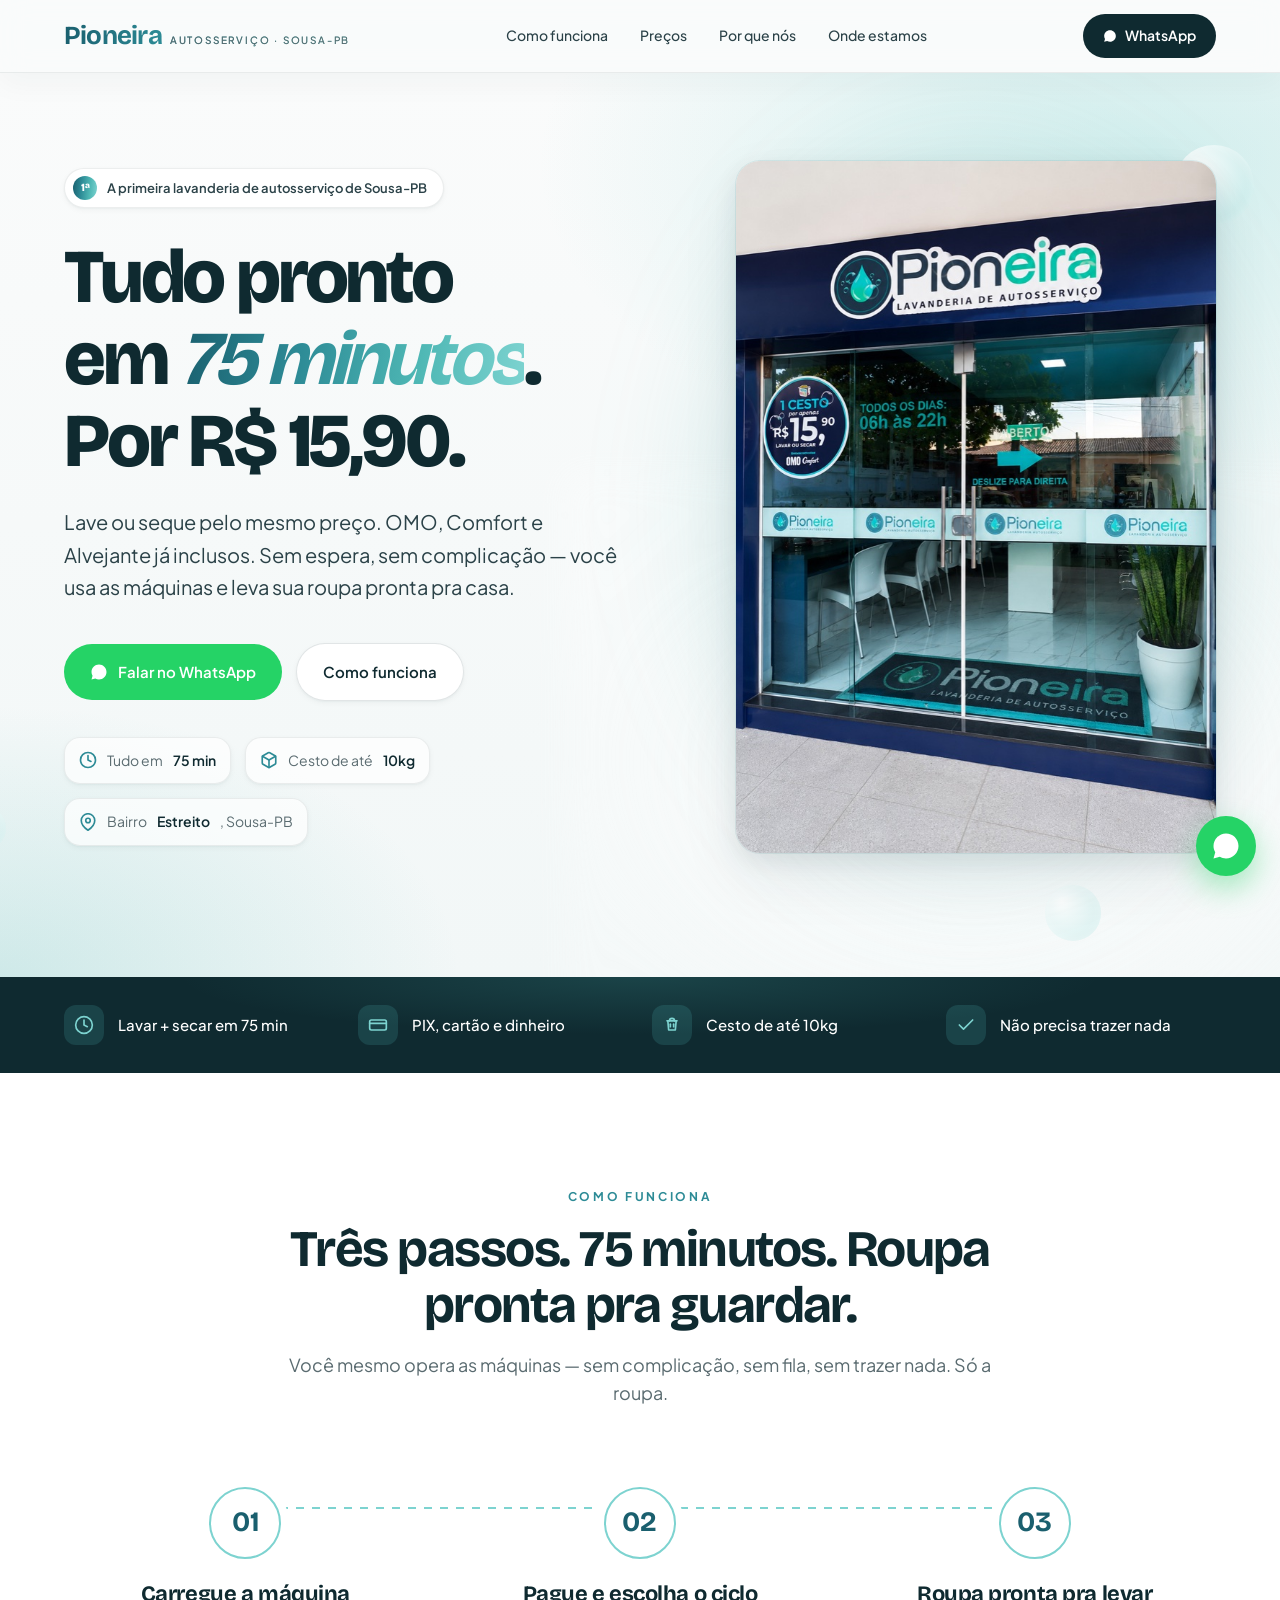
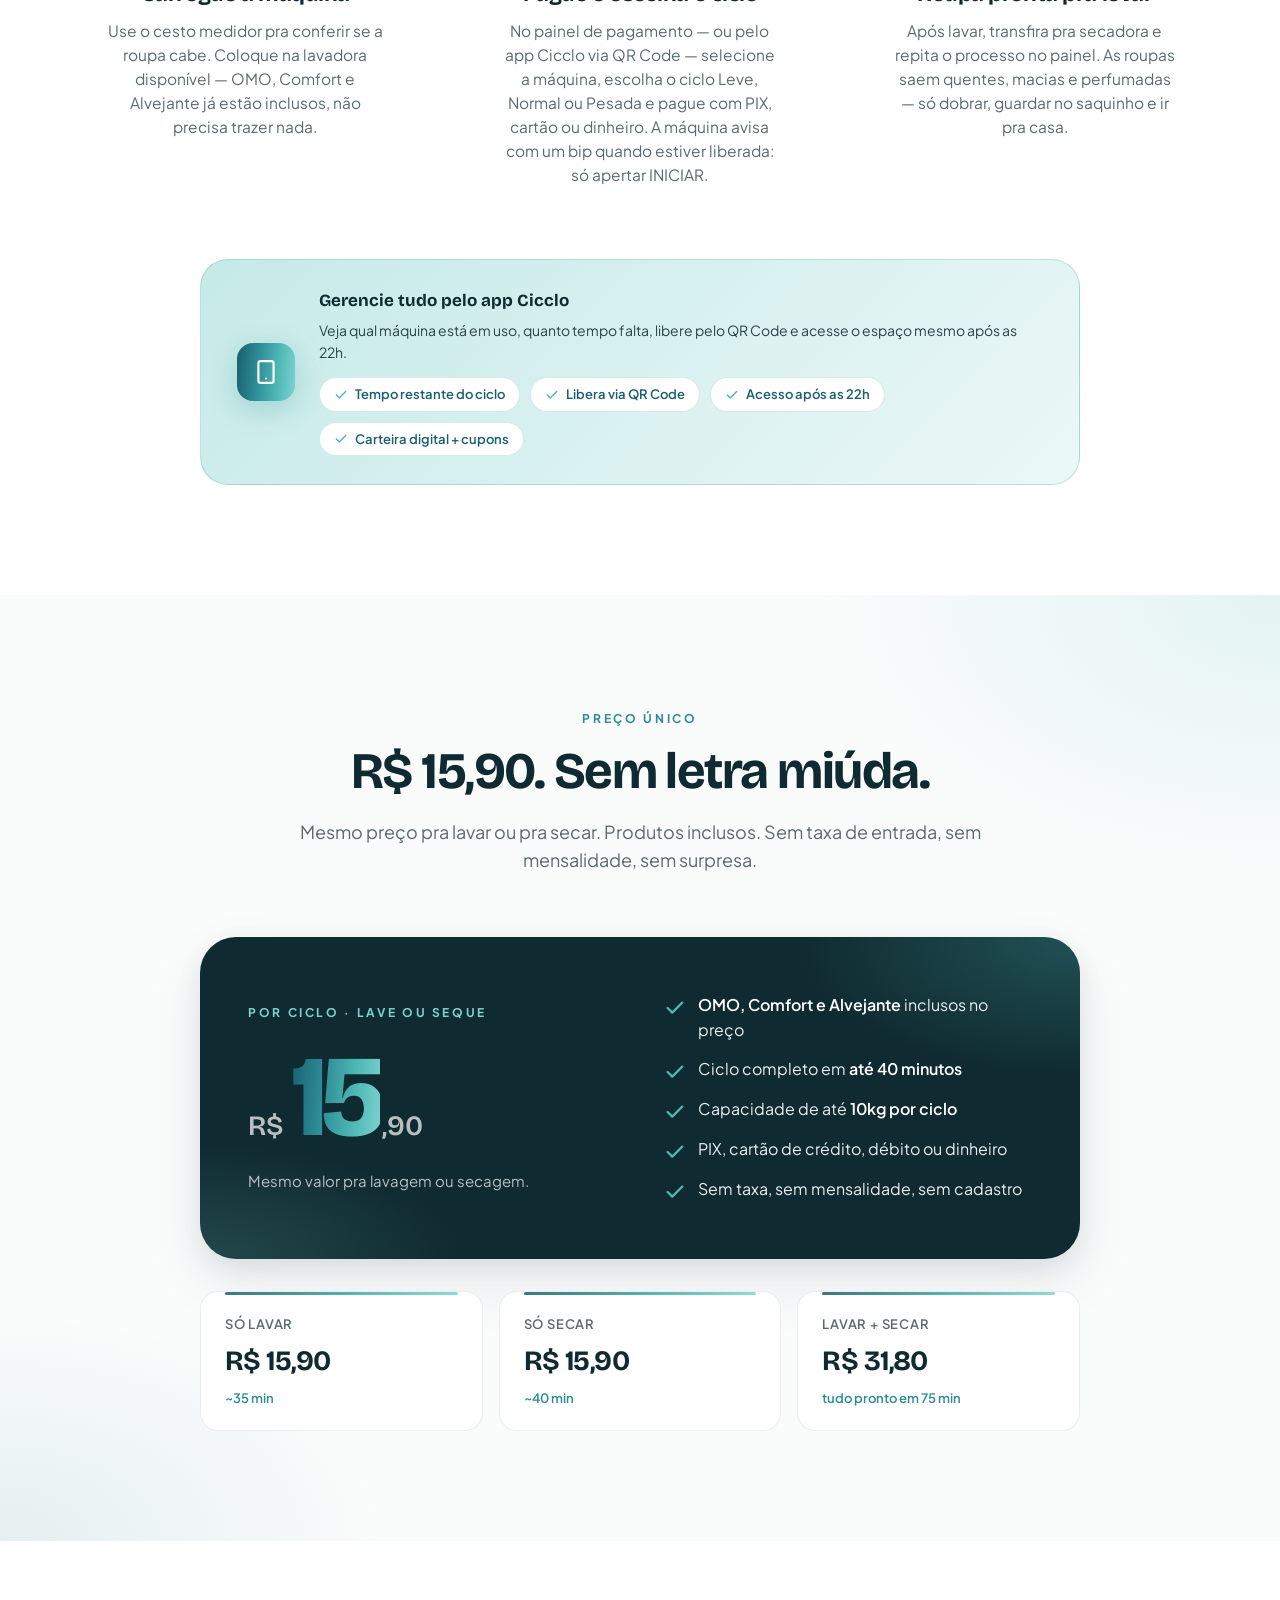
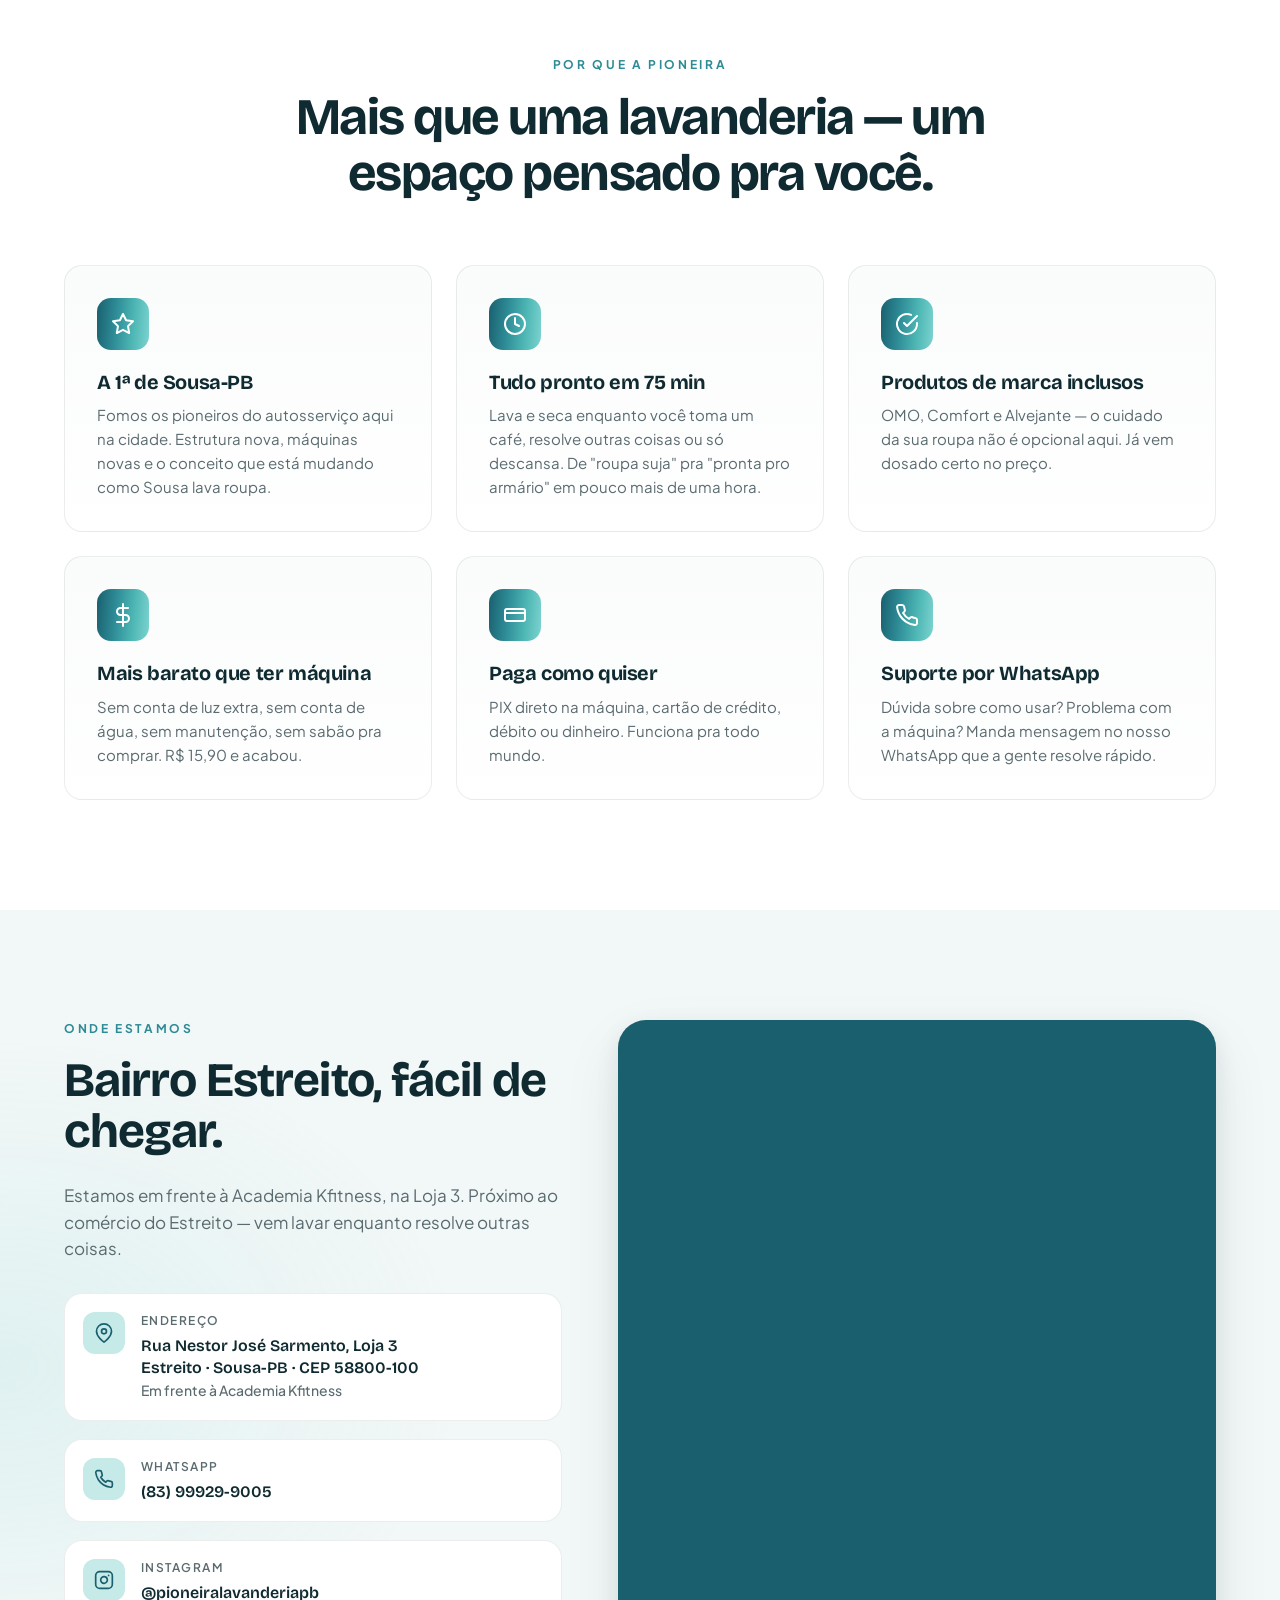
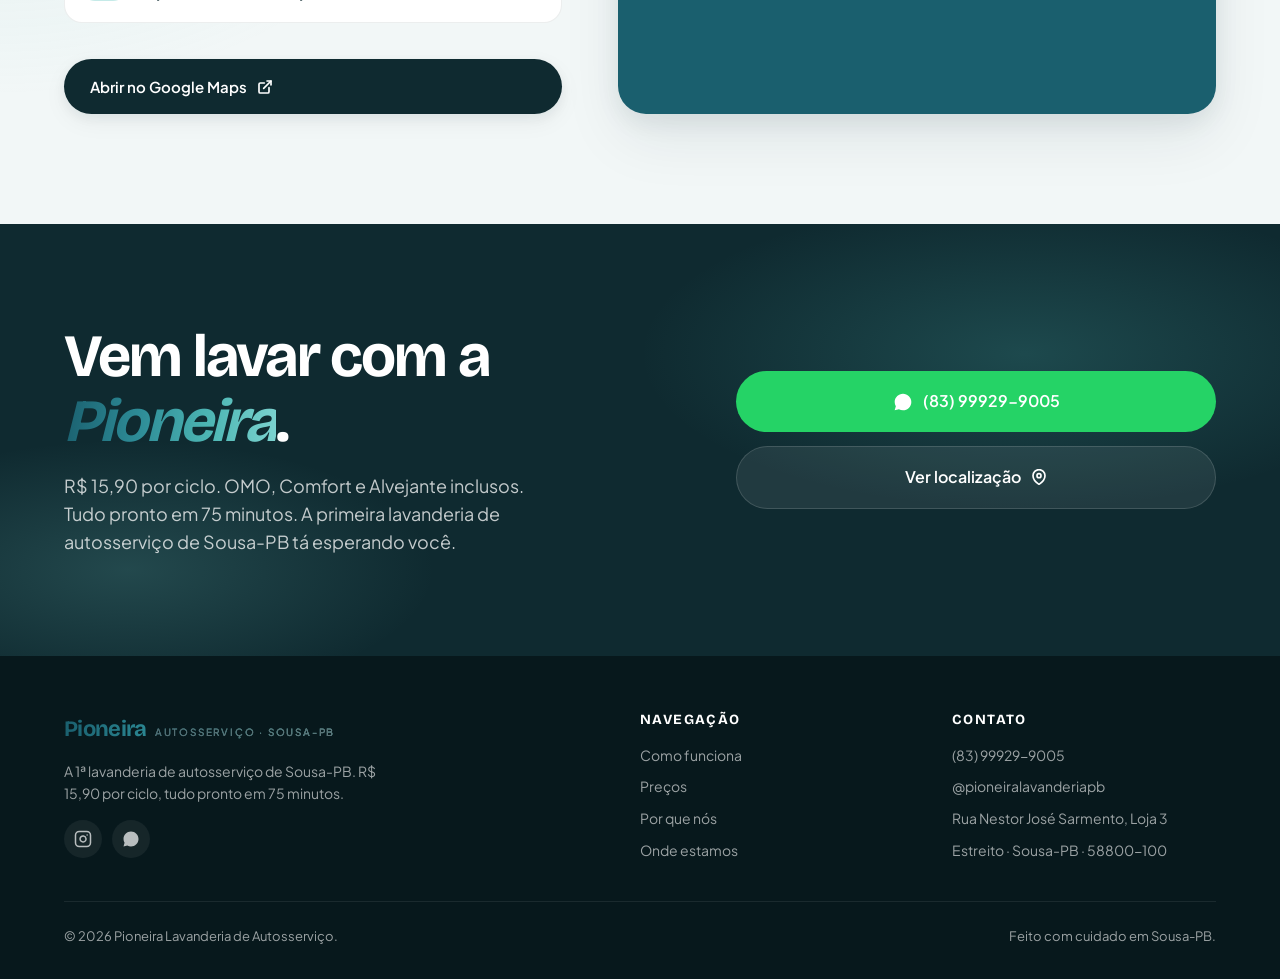
==== commit 613d709b: "update" ====
--- a/index.html
+++ b/index.html
@@ -221,74 +221,26 @@
     /* HERO VISUAL */
     .hero-visual {
       position: relative;
-      width: min(100%, 520px);
-      aspect-ratio: 1;
+      width: min(100%, 480px);
       justify-self: end;
+      align-self: center;
     }
     .hero-visual::before {
       content: "";
       position: absolute;
-      inset: 16% 8% 12%;
+      inset: -8% -12%;
       border-radius: 50%;
-      background: radial-gradient(circle, rgba(79, 184, 181, 0.28), rgba(79, 184, 181, 0));
-      filter: blur(30px);
+      background: radial-gradient(circle, rgba(79, 184, 181, 0.22), rgba(79, 184, 181, 0));
+      filter: blur(48px);
       z-index: -1;
     }
-    .machine {
-      position: absolute; inset: 11%;
-      background: white;
-      border-radius: 36px;
-      border: 1px solid var(--line);
-      box-shadow: var(--shadow-lg);
-      display: flex; flex-direction: column; align-items: center; justify-content: center;
-      gap: 24px; padding: 40px; overflow: hidden;
-    }
-    .machine::before {
-      content: ""; position: absolute; top: 0; left: 0; right: 0; height: 50px;
-      background: linear-gradient(180deg, rgba(125, 211, 208, 0.12), transparent);
-    }
-    .machine::after {
-      content: "";
-      position: absolute;
-      inset: 18px;
-      border-radius: 26px;
-      border: 1px solid rgba(125, 211, 208, 0.16);
-      pointer-events: none;
-    }
-    .machine-top { display: flex; gap: 10px; align-self: flex-start; }
-    .machine-led {
-      width: 8px; height: 8px; border-radius: 50%;
-      background: var(--teal-bright);
-      box-shadow: 0 0 8px var(--teal-bright);
-      animation: pulse 2s ease-in-out infinite;
-    }
-    .machine-led:nth-child(2) { background: var(--teal-light); animation-delay: 0.5s; box-shadow: 0 0 8px var(--teal-light); }
-    .machine-led:nth-child(3) { background: var(--teal-mid); animation-delay: 1s; box-shadow: 0 0 8px var(--teal-mid); }
-    @keyframes pulse { 0%, 100% { opacity: 0.4; } 50% { opacity: 1; } }
-    .drum {
-      width: 78%; aspect-ratio: 1; border-radius: 50%;
-      background: radial-gradient(circle at 50% 50%, var(--teal-soft) 0%, var(--teal-light) 60%, var(--teal-bright) 100%);
-      position: relative;
-      box-shadow:
-        inset 0 0 0 8px white,
-        inset 0 0 0 14px var(--paper),
-        inset 0 0 60px rgba(45, 139, 150, 0.4);
-      overflow: hidden;
-      animation: spin 8s linear infinite;
-    }
-    @keyframes spin { to { transform: rotate(360deg); } }
-    .drum::before, .drum::after {
-      content: ""; position: absolute; border-radius: 50%;
-      background: rgba(255, 255, 255, 0.55);
-    }
-    .drum::before { width: 22%; height: 22%; top: 18%; left: 22%; }
-    .drum::after { width: 14%; height: 14%; bottom: 22%; right: 24%; box-shadow: -40px -10px 0 8px rgba(255, 255, 255, 0.45); }
-    .machine-label {
-      font-family: var(--font-display); font-weight: 700;
-      font-size: 14px; letter-spacing: 0.16em; text-transform: uppercase;
-      color: var(--teal-deep); align-self: flex-start;
-    }
-    .machine-label span { color: var(--teal-bright); }
+    .hero-photo {
+      width: 100%;
+      height: auto;
+      display: block;
+      border-radius: 24px;
+      box-shadow: var(--shadow-lg), 0 0 0 1px rgba(45, 139, 150, 0.10);
+    }
     .bubble {
       position: absolute; border-radius: 50%;
       background: radial-gradient(circle at 30% 30%, rgba(255, 255, 255, 0.9), rgba(125, 211, 208, 0.3));
@@ -689,16 +641,14 @@
         </div>
       </div>
 
-      <div class="hero-visual reveal" aria-hidden="true">
-        <div class="machine">
-          <div class="machine-top">
-            <span class="machine-led"></span>
-            <span class="machine-led"></span>
-            <span class="machine-led"></span>
-          </div>
-          <div class="drum"></div>
-          <div class="machine-label">Ciclo <span>completo</span> · 75 min</div>
-        </div>
+      <div class="hero-visual reveal">
+        <img
+          src="assets/img1.jpg"
+          alt="Fachada da Pioneira — Lavanderia de Autosserviço em Sousa-PB"
+          class="hero-photo"
+          loading="eager"
+          width="480"
+        />
       </div>
     </div>
   </section>
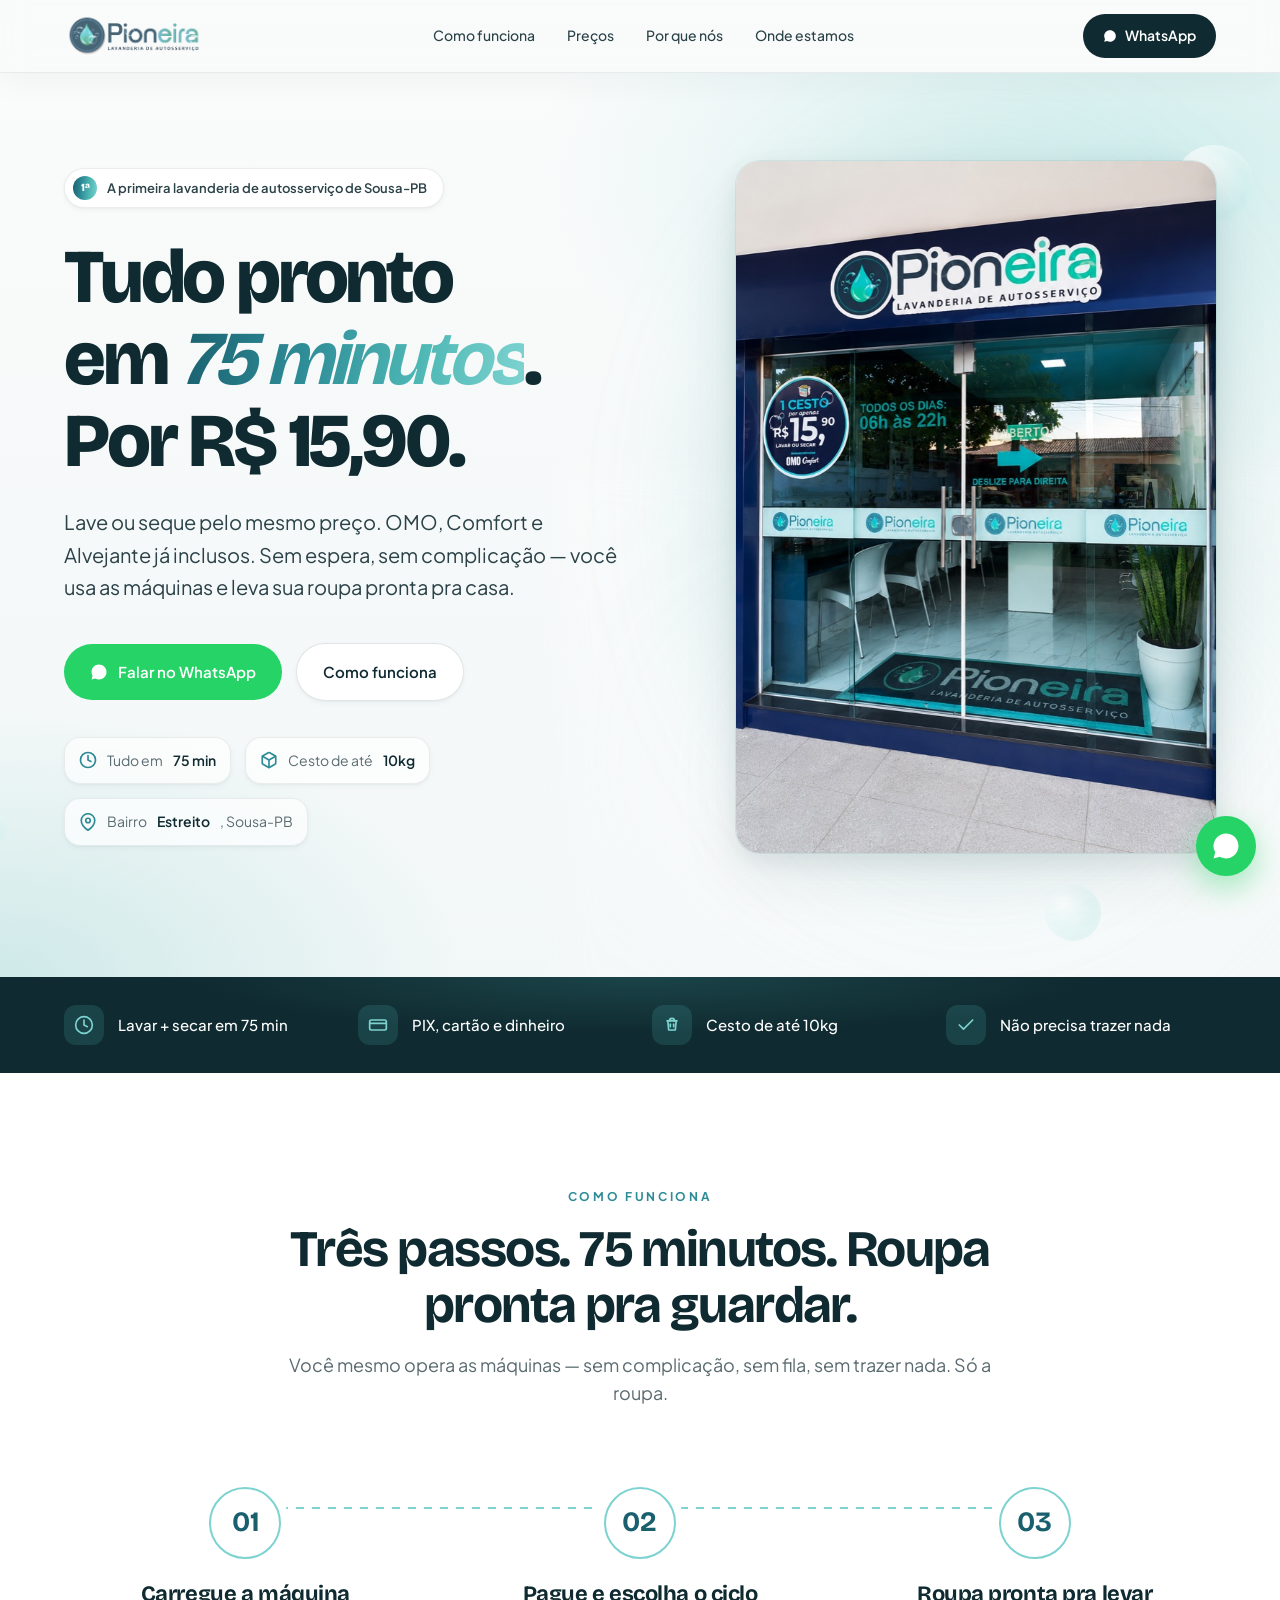
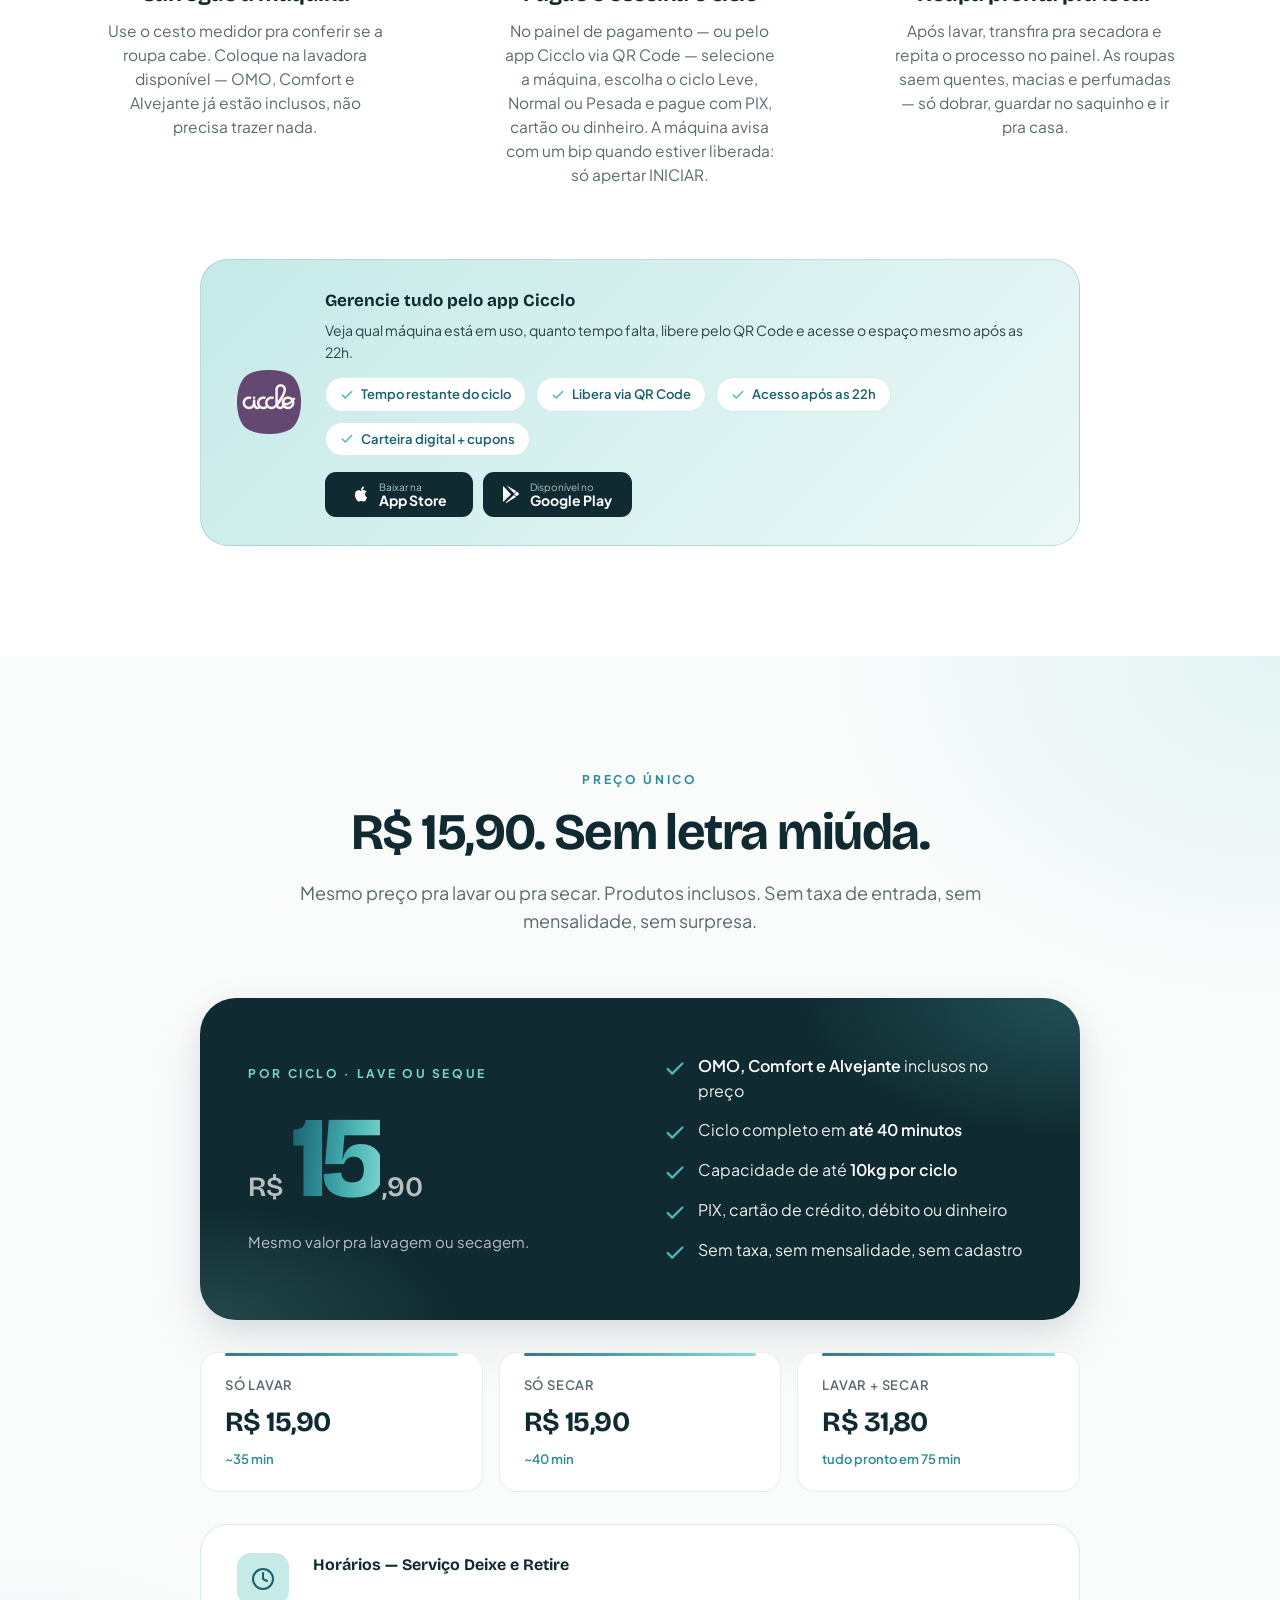
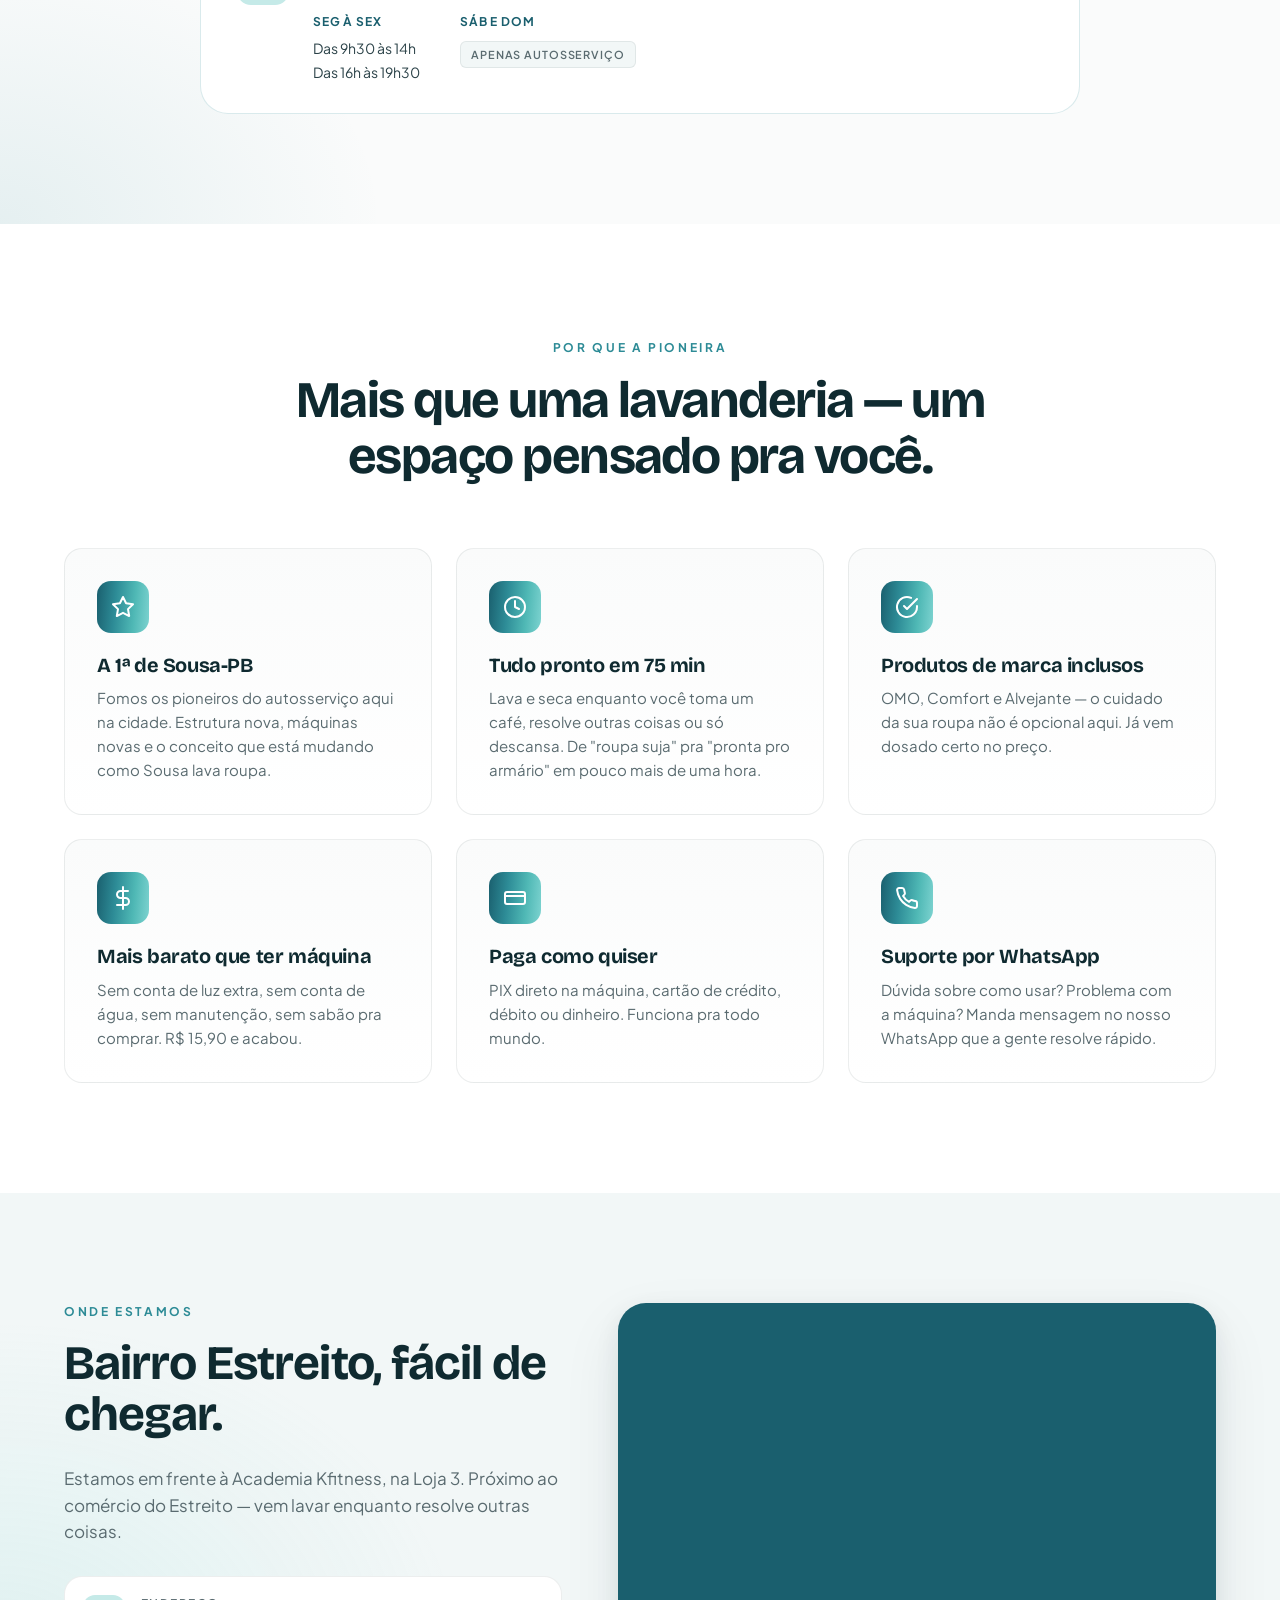
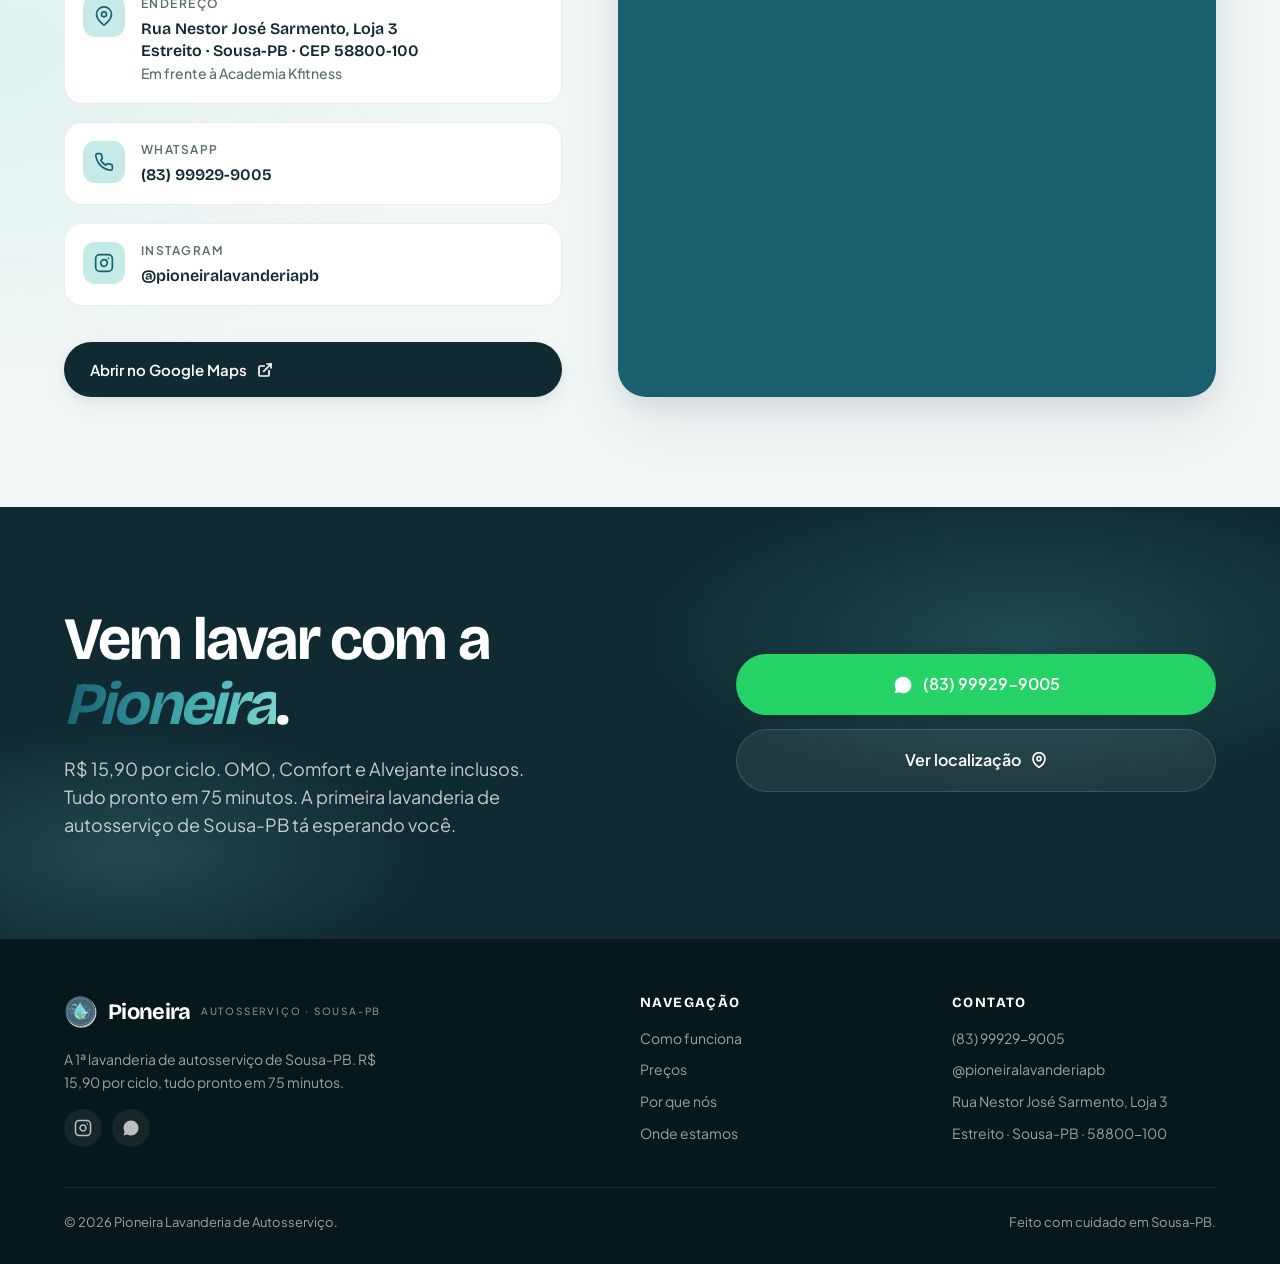
==== commit 326d081a: "update" ====
--- a/index.html
+++ b/index.html
@@ -89,6 +89,8 @@
       box-shadow: 0 10px 30px rgba(15, 42, 48, 0.04);
     }
     .nav-inner { display: flex; align-items: center; justify-content: space-between; height: 72px; }
+    .logo-img { display: flex; align-items: center; }
+    .logo-img img { height: 48px; width: auto; display: block; }
     .logo {
       font-family: var(--font-display);
       font-weight: 700;
@@ -99,9 +101,10 @@
       background-clip: text;
       color: transparent;
       display: inline-flex;
-      align-items: baseline;
-      gap: 8px;
-    }
+      align-items: center;
+      gap: 10px;
+    }
+    .logo img { height: 34px; width: auto; flex-shrink: 0; }
     .logo small {
       font-family: var(--font-body);
       font-weight: 500;
@@ -491,7 +494,8 @@
     .footer { padding: 56px 0 32px; background: #07181C; color: rgba(255,255,255,0.6); font-size: 14px; }
     .footer-grid { display: grid; grid-template-columns: 2fr 1fr 1fr; gap: 48px; margin-bottom: 40px; }
     .footer h4 { color: white; font-size: 14px; letter-spacing: 0.1em; text-transform: uppercase; margin-bottom: 18px; }
-    .footer-brand .logo { font-size: 22px; }
+    .footer-brand .logo { font-size: 22px; -webkit-text-fill-color: white; background: none; color: white; }
+    .footer-brand .logo small { -webkit-text-fill-color: rgba(255,255,255,0.5); color: rgba(255,255,255,0.5); }
     .footer-brand p { margin-top: 14px; max-width: 320px; line-height: 1.6; }
     .footer ul { list-style: none; padding: 0; margin: 0; display: grid; gap: 10px; }
     .footer a:hover { color: var(--teal-light); }
@@ -512,6 +516,43 @@
     .footer-social a:hover { background: var(--teal-mid); color: white; transform: translateY(-2px); }
     @media (max-width: 820px) { .footer-grid { grid-template-columns: 1fr; gap: 32px; } }
 
+    /* DEIXE E RETIRE SCHEDULE CARD */
+    .dr-card {
+      max-width: 880px; margin: 32px auto 0;
+      background: white;
+      border: 1px solid rgba(45, 139, 150, 0.18);
+      border-radius: var(--radius-lg);
+      padding: 28px 36px;
+      display: flex; align-items: flex-start; gap: 24px;
+    }
+    .dr-icon {
+      width: 52px; height: 52px; border-radius: 14px; flex-shrink: 0;
+      background: var(--teal-soft);
+      display: flex; align-items: center; justify-content: center;
+      color: var(--teal-deep);
+    }
+    .dr-body { flex: 1; }
+    .dr-body strong {
+      font-family: var(--font-display); font-size: 16px; font-weight: 700;
+      color: var(--ink); display: block; margin-bottom: 16px;
+    }
+    .dr-schedule { display: flex; gap: 40px; flex-wrap: wrap; }
+    .dr-slot h5 {
+      font-size: 12px; font-weight: 700; color: var(--teal-deep);
+      text-transform: uppercase; letter-spacing: 0.07em; margin-bottom: 5px;
+    }
+    .dr-slot p { font-size: 14px; color: var(--ink-soft); line-height: 1.7; }
+    .dr-badge {
+      display: inline-block; font-size: 11px; font-weight: 600;
+      color: var(--gray); text-transform: uppercase; letter-spacing: 0.08em;
+      background: var(--paper); border: 1px solid var(--line);
+      border-radius: 6px; padding: 4px 10px; margin-top: 4px;
+    }
+    @media (max-width: 640px) {
+      .dr-card { flex-direction: column; padding: 24px 20px; }
+      .dr-schedule { gap: 20px; }
+    }
+
     /* CICCLO APP CARD */
     .cicclo-card {
       max-width: 880px; margin: 56px auto 0;
@@ -522,11 +563,10 @@
       display: flex; align-items: center; gap: 24px;
     }
     .cicclo-icon {
-      width: 58px; height: 58px; border-radius: 16px; flex-shrink: 0;
-      background: var(--brand-gradient); color: white;
-      display: flex; align-items: center; justify-content: center;
-      box-shadow: var(--shadow-brand);
-    }
+      width: 64px; height: 64px; border-radius: 16px; flex-shrink: 0;
+      overflow: hidden;
+    }
+    .cicclo-icon img { width: 100%; height: 100%; object-fit: cover; display: block; }
     .cicclo-card-text strong {
       font-family: var(--font-display); font-size: 17px; font-weight: 700;
       color: var(--ink); display: block; margin-bottom: 6px;
@@ -540,9 +580,23 @@
       border: 1px solid rgba(45, 139, 150, 0.18);
     }
     .cicclo-feat svg { color: var(--teal-bright); }
+    .cicclo-downloads { display: flex; gap: 10px; flex-wrap: wrap; margin-top: 16px; }
+    .cicclo-dl-btn {
+      display: inline-flex; align-items: center; justify-content: center; gap: 9px;
+      background: var(--ink); color: white;
+      border-radius: 11px; padding: 10px 20px;
+      text-decoration: none; transition: background 0.2s;
+      min-width: 148px;
+    }
+    .cicclo-dl-btn:hover { background: var(--teal-deep); }
+    .cicclo-dl-btn svg { flex-shrink: 0; }
+    .cicclo-dl-btn span { display: flex; flex-direction: column; gap: 1px; align-items: flex-start; }
+    .cicclo-dl-btn .dl-label { font-size: 10px; font-weight: 400; opacity: 0.7; line-height: 1; white-space: nowrap; }
+    .cicclo-dl-btn .dl-store { font-size: 14px; font-weight: 700; line-height: 1; white-space: nowrap; }
     @media (max-width: 640px) {
       .cicclo-card { flex-direction: column; padding: 24px 20px; text-align: center; }
       .cicclo-features { justify-content: center; }
+      .cicclo-downloads { justify-content: center; }
     }
 
     /* SCROLL REVEAL */
@@ -580,9 +634,11 @@
   <!-- NAVBAR -->
   <header class="nav">
     <div class="container nav-inner">
-      <a href="#" class="logo">
-        Pioneira
-        <small>Autosserviço · Sousa-PB</small>
+      <a href="#" class="logo-img" aria-label="Pioneira — Lavanderia de Autosserviço">
+        <picture>
+          <source srcset="assets/pioneira-logo-assets/pioneira-logo-transparent-600.webp" type="image/webp">
+          <img src="assets/pioneira-logo-assets/pioneira-logo-transparent-600.png" alt="Pioneira — Lavanderia de Autosserviço" height="48">
+        </picture>
       </a>
       <nav class="nav-links">
         <a href="#como-funciona">Como funciona</a>
@@ -712,7 +768,7 @@
 
       <div class="cicclo-card reveal">
         <div class="cicclo-icon">
-          <svg width="26" height="26" viewBox="0 0 24 24" fill="none" stroke="currentColor" stroke-width="2" stroke-linecap="round" stroke-linejoin="round"><rect x="5" y="2" width="14" height="20" rx="2" ry="2"/><line x1="12" y1="18" x2="12.01" y2="18"/></svg>
+          <img src="assets/app-cicclo.png" alt="App Cicclo" width="64" height="64">
         </div>
         <div class="cicclo-card-text">
           <strong>Gerencie tudo pelo app Cicclo</strong>
@@ -734,6 +790,22 @@
               <svg width="14" height="14" viewBox="0 0 24 24" fill="none" stroke="currentColor" stroke-width="2.5" stroke-linecap="round" stroke-linejoin="round"><polyline points="20 6 9 17 4 12"/></svg>
               Carteira digital + cupons
             </span>
+          </div>
+          <div class="cicclo-downloads">
+            <a href="https://apps.apple.com/br/app/cicclo-lavanderia/id1499442397" target="_blank" rel="noopener" class="cicclo-dl-btn" aria-label="Baixar na App Store">
+              <svg width="18" height="18" viewBox="0 0 24 24" fill="currentColor"><path d="M18.71 19.5c-.83 1.24-1.71 2.45-3.05 2.47-1.34.03-1.77-.79-3.29-.79-1.53 0-2 .77-3.27.82-1.31.05-2.3-1.32-3.14-2.53C4.25 17 2.94 12.45 4.7 9.39c.87-1.52 2.43-2.48 4.12-2.51 1.28-.02 2.5.87 3.29.87.78 0 2.26-1.07 3.8-.91.65.03 2.47.26 3.64 1.98-.09.06-2.17 1.28-2.15 3.81.03 3.02 2.65 4.03 2.68 4.04-.03.07-.42 1.44-1.38 2.83M13 3.5c.73-.83 1.94-1.46 2.94-1.5.13 1.17-.34 2.35-1.04 3.19-.69.85-1.83 1.51-2.95 1.42-.15-1.15.41-2.35 1.05-3.11z"/></svg>
+              <span>
+                <span class="dl-label">Baixar na</span>
+                <span class="dl-store">App Store</span>
+              </span>
+            </a>
+            <a href="https://play.google.com/store/apps/details?id=com.begin.laundway&pli=1" target="_blank" rel="noopener" class="cicclo-dl-btn" aria-label="Baixar no Google Play">
+              <svg width="18" height="18" viewBox="0 0 24 24" fill="currentColor"><path d="M3.18 23.76c.3.17.65.2.98.08l13.35-7.7-2.9-2.9L3.18 23.76zM.5 1.6C.19 1.96 0 2.5 0 3.2v17.6c0 .7.19 1.24.5 1.6l.08.08 9.87-9.87v-.22L.58 1.52.5 1.6zM20.65 10.4l-2.81-1.62-3.14 3.14 3.14 3.14 2.83-1.63c.81-.47.81-1.56-.02-2.03zM4.16.24l13.35 7.7-2.9 2.9L4.16.24z"/></svg>
+              <span>
+                <span class="dl-label">Disponível no</span>
+                <span class="dl-store">Google Play</span>
+              </span>
+            </a>
           </div>
         </div>
       </div>
@@ -800,6 +872,25 @@
           <div class="time">tudo pronto em 75 min</div>
         </div>
       </div>
+
+      <div class="dr-card reveal">
+        <div class="dr-icon">
+          <svg width="24" height="24" viewBox="0 0 24 24" fill="none" stroke="currentColor" stroke-width="2" stroke-linecap="round" stroke-linejoin="round"><circle cx="12" cy="12" r="10"/><polyline points="12 6 12 12 16 14"/></svg>
+        </div>
+        <div class="dr-body">
+          <strong>Horários — Serviço Deixe e Retire</strong>
+          <div class="dr-schedule">
+            <div class="dr-slot">
+              <h5>Seg à Sex</h5>
+              <p>Das 9h30 às 14h<br>Das 16h às 19h30</p>
+            </div>
+            <div class="dr-slot">
+              <h5>Sáb e Dom</h5>
+              <span class="dr-badge">Apenas Autosserviço</span>
+            </div>
+          </div>
+        </div>
+      </div>
     </div>
   </section>
 
@@ -949,6 +1040,7 @@
       <div class="footer-grid">
         <div class="footer-brand">
           <a href="#" class="logo">
+            <img src="assets/pioneira-logo-assets/pioneira-icon-transparent.png" alt="" aria-hidden="true">
             Pioneira
             <small>Autosserviço · Sousa-PB</small>
           </a>
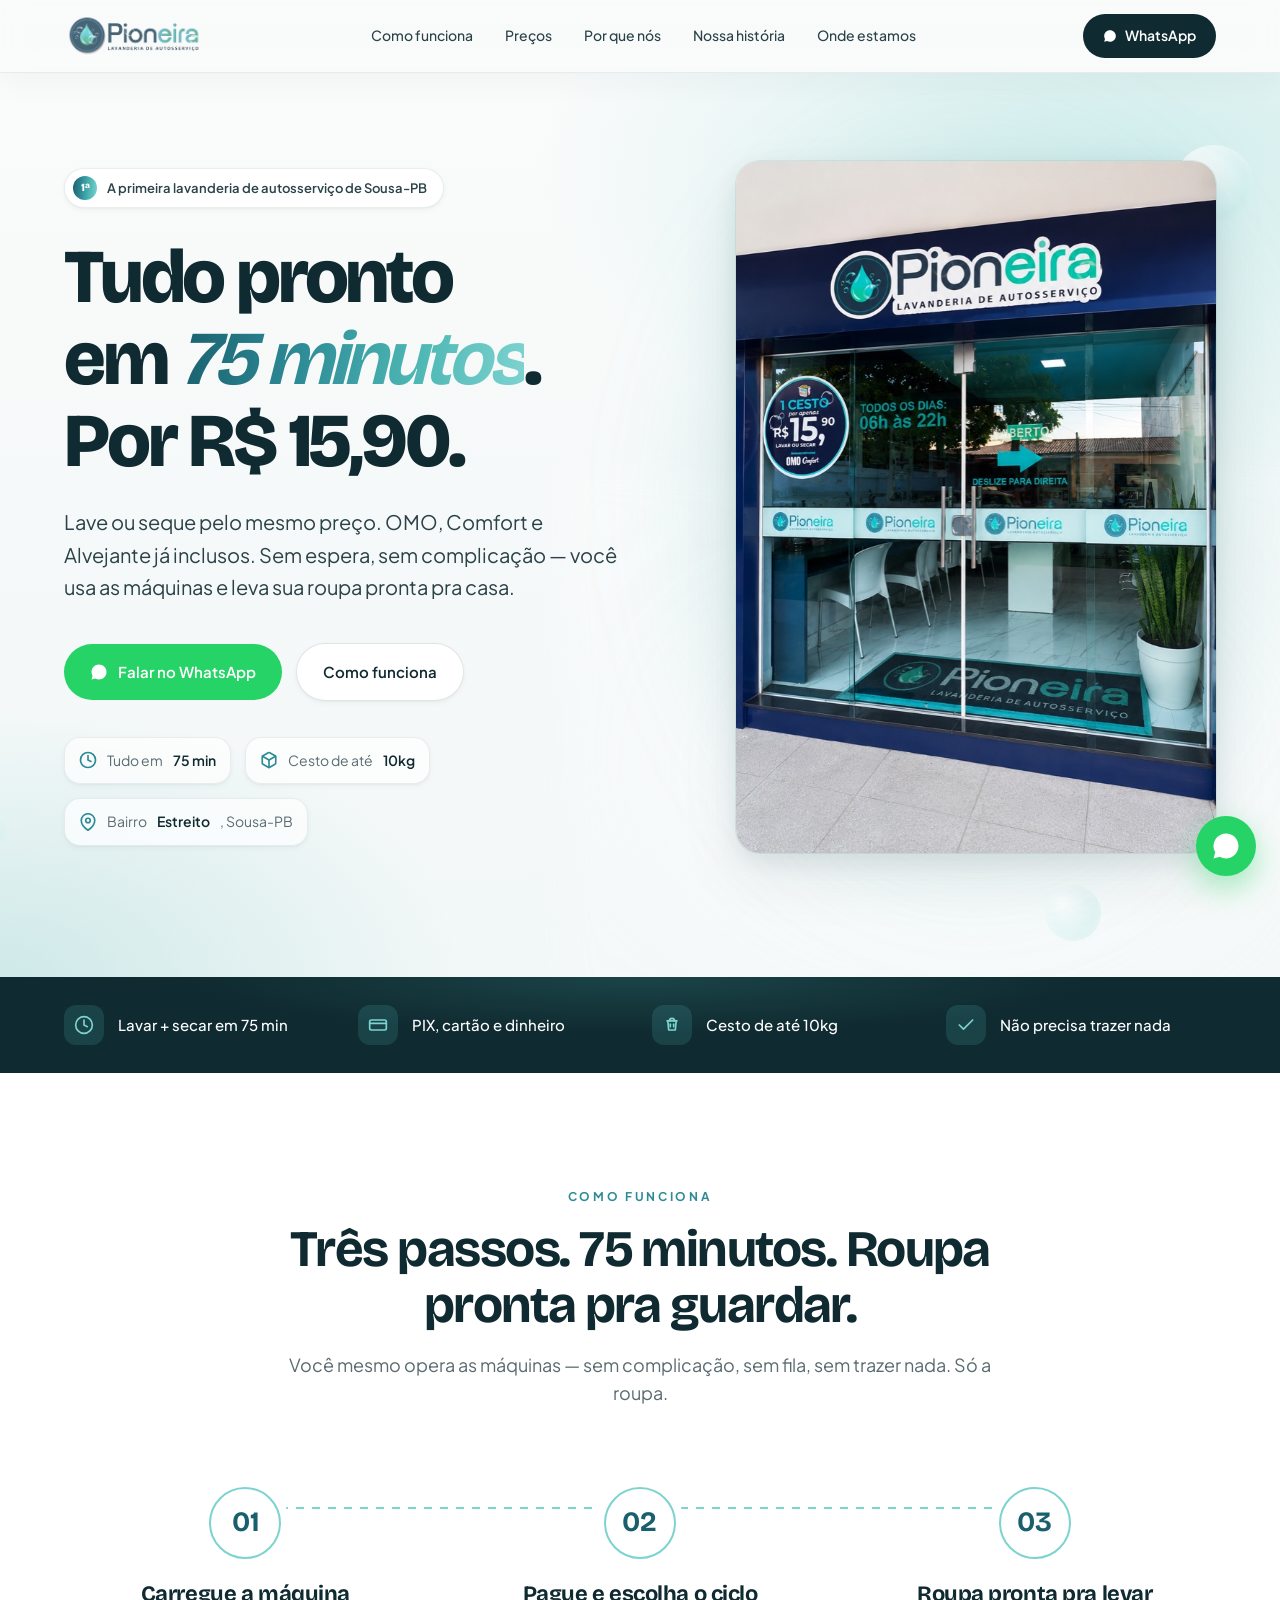
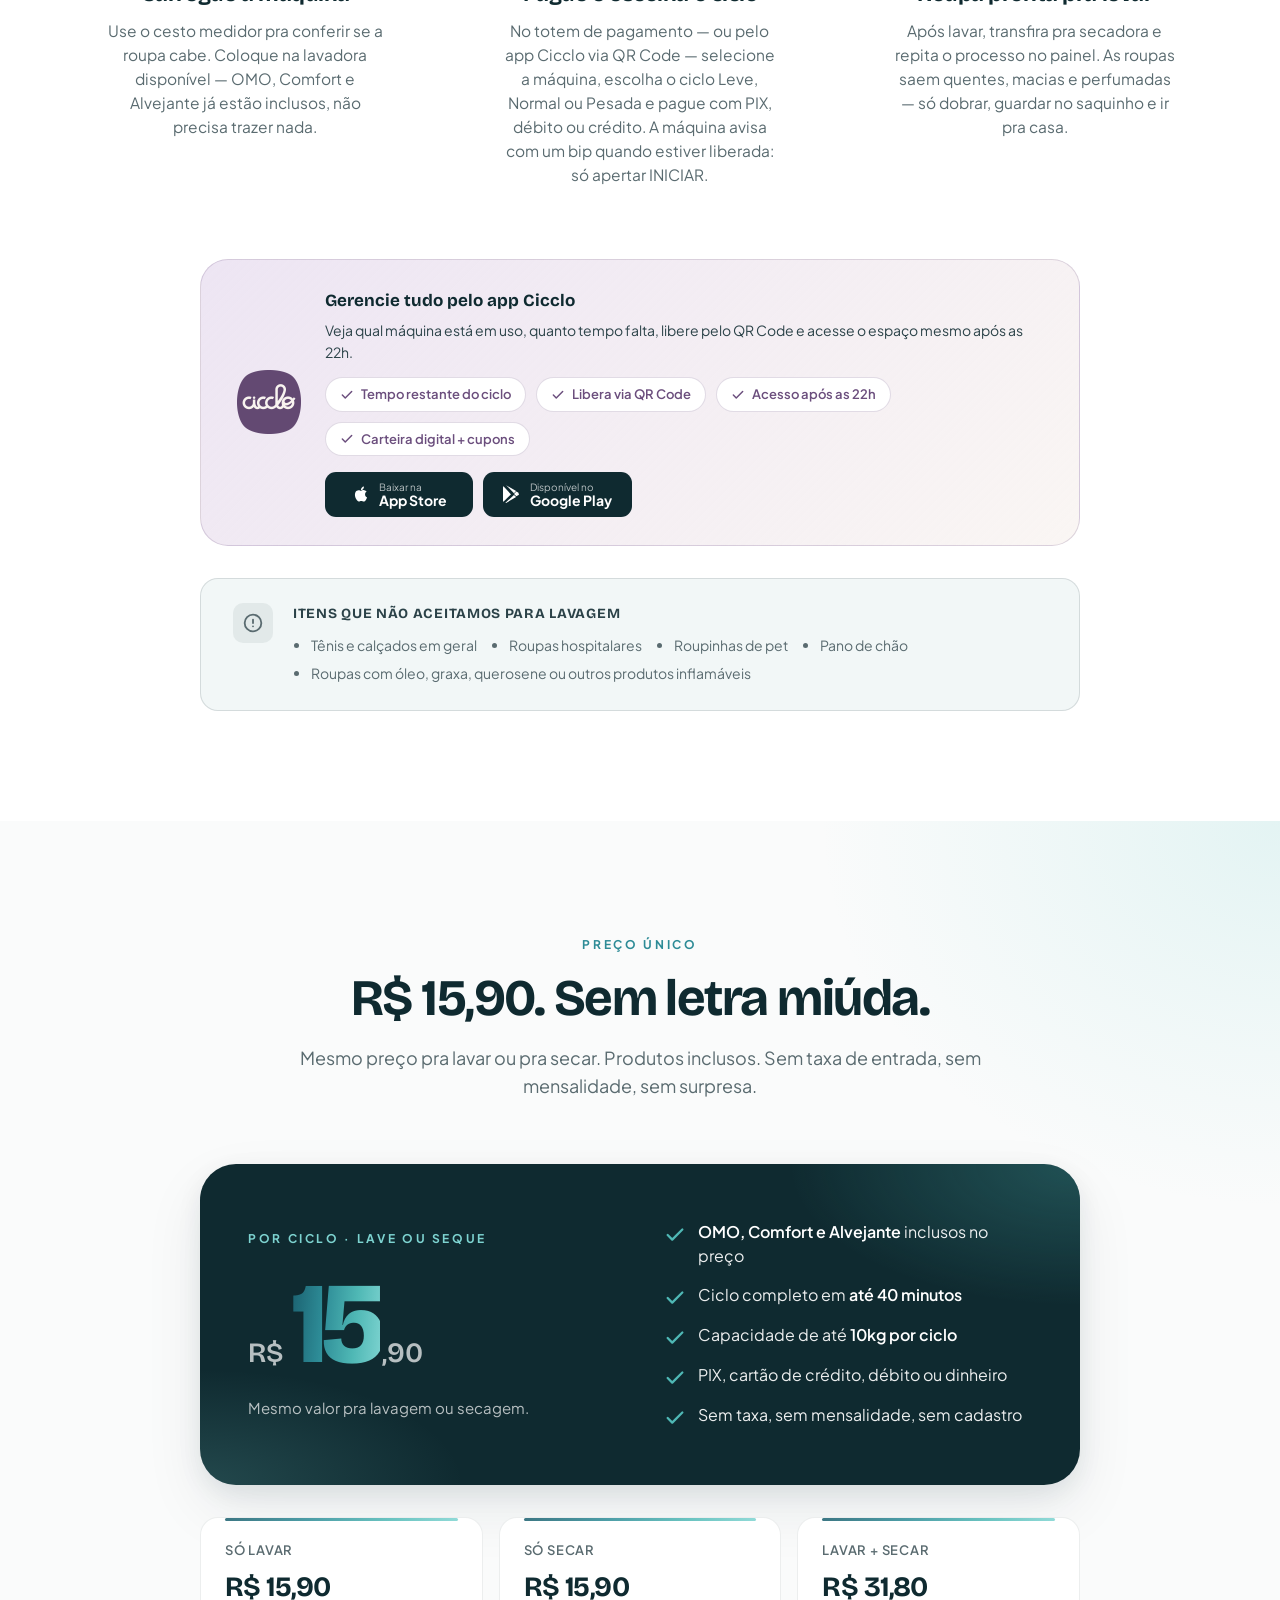
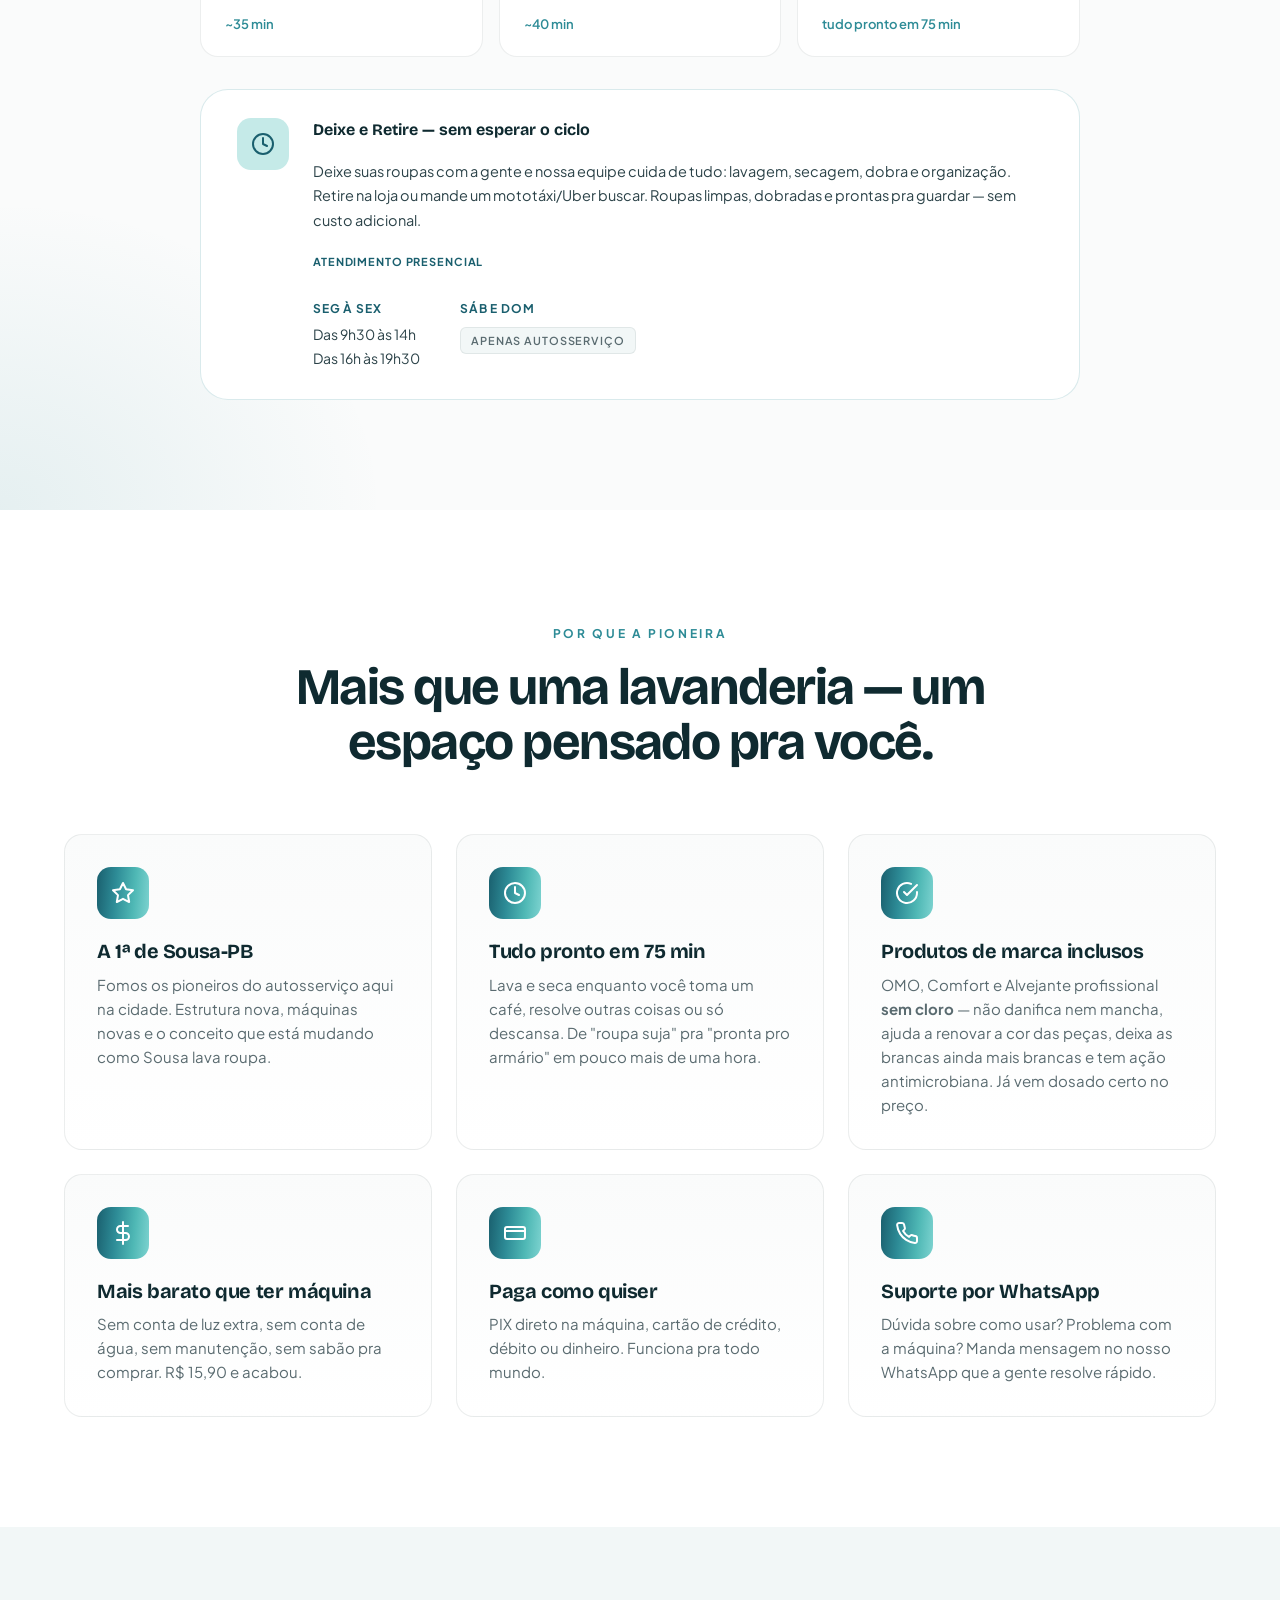
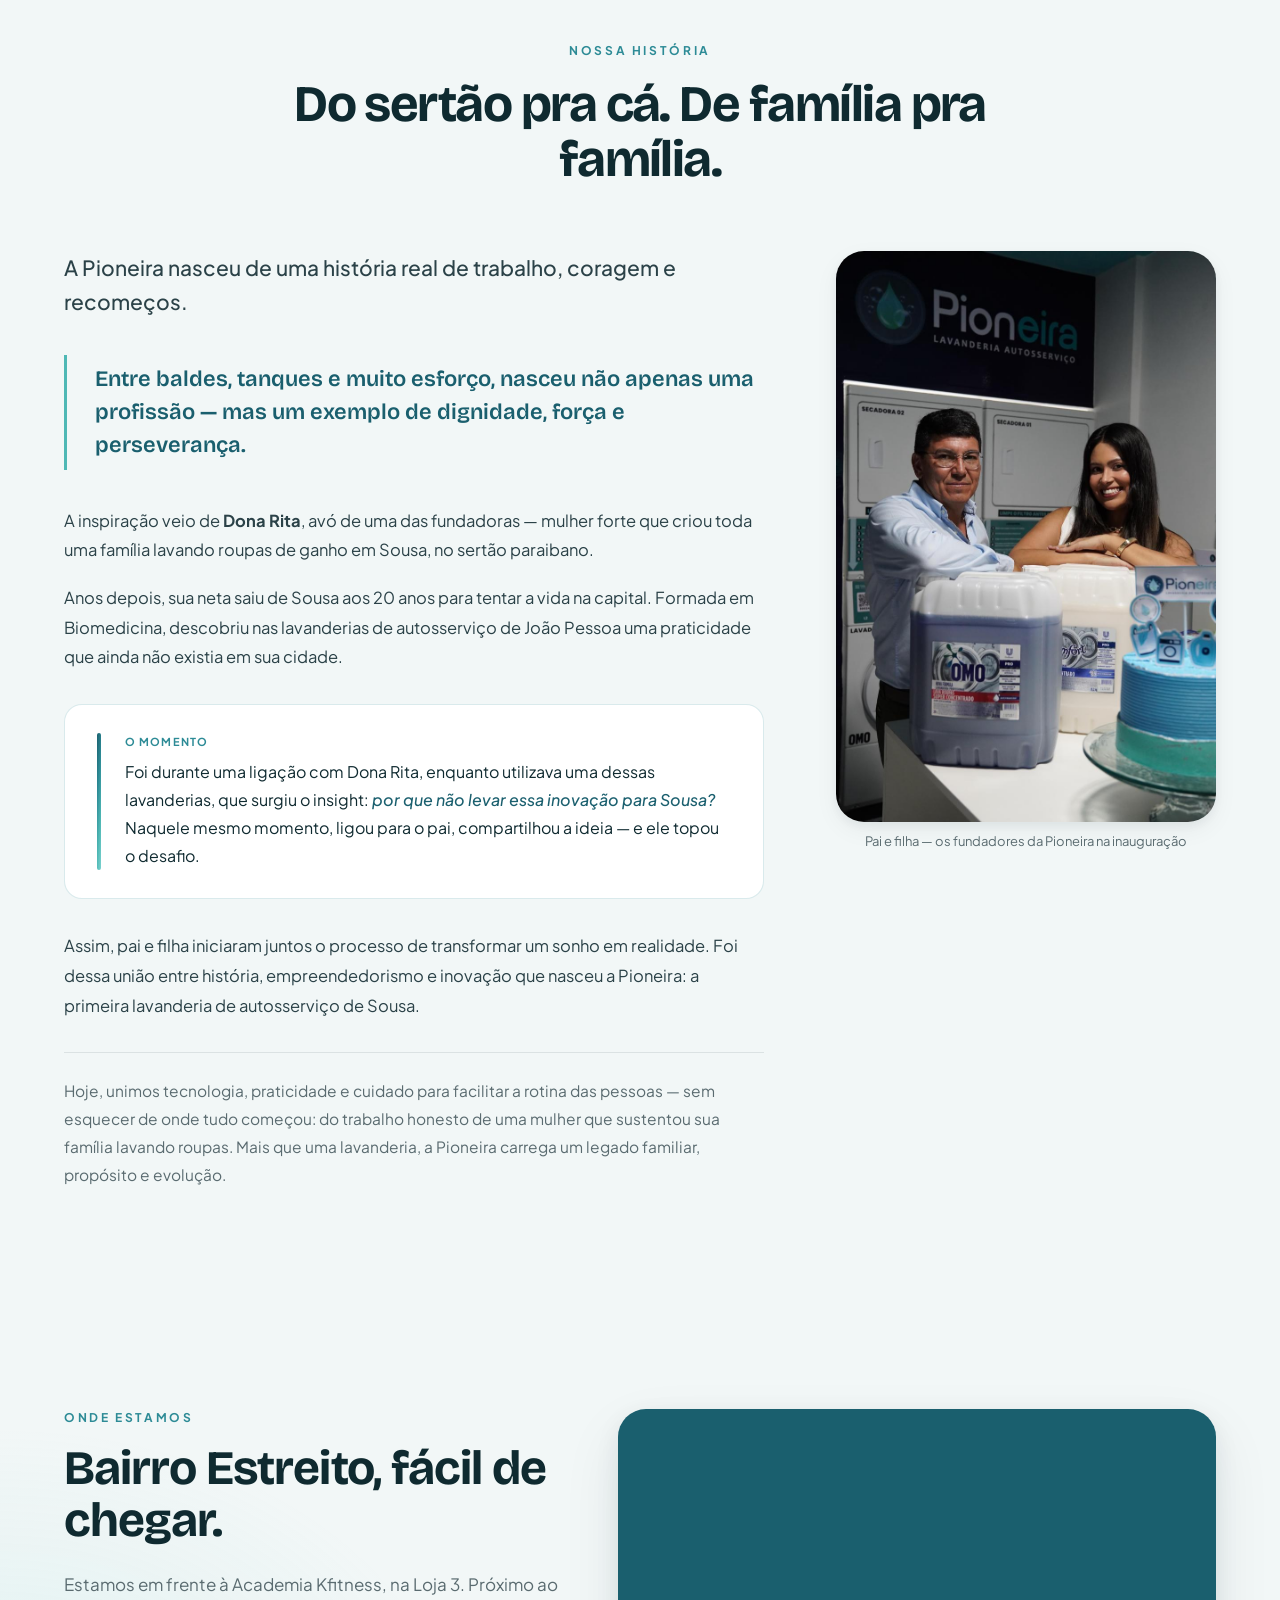
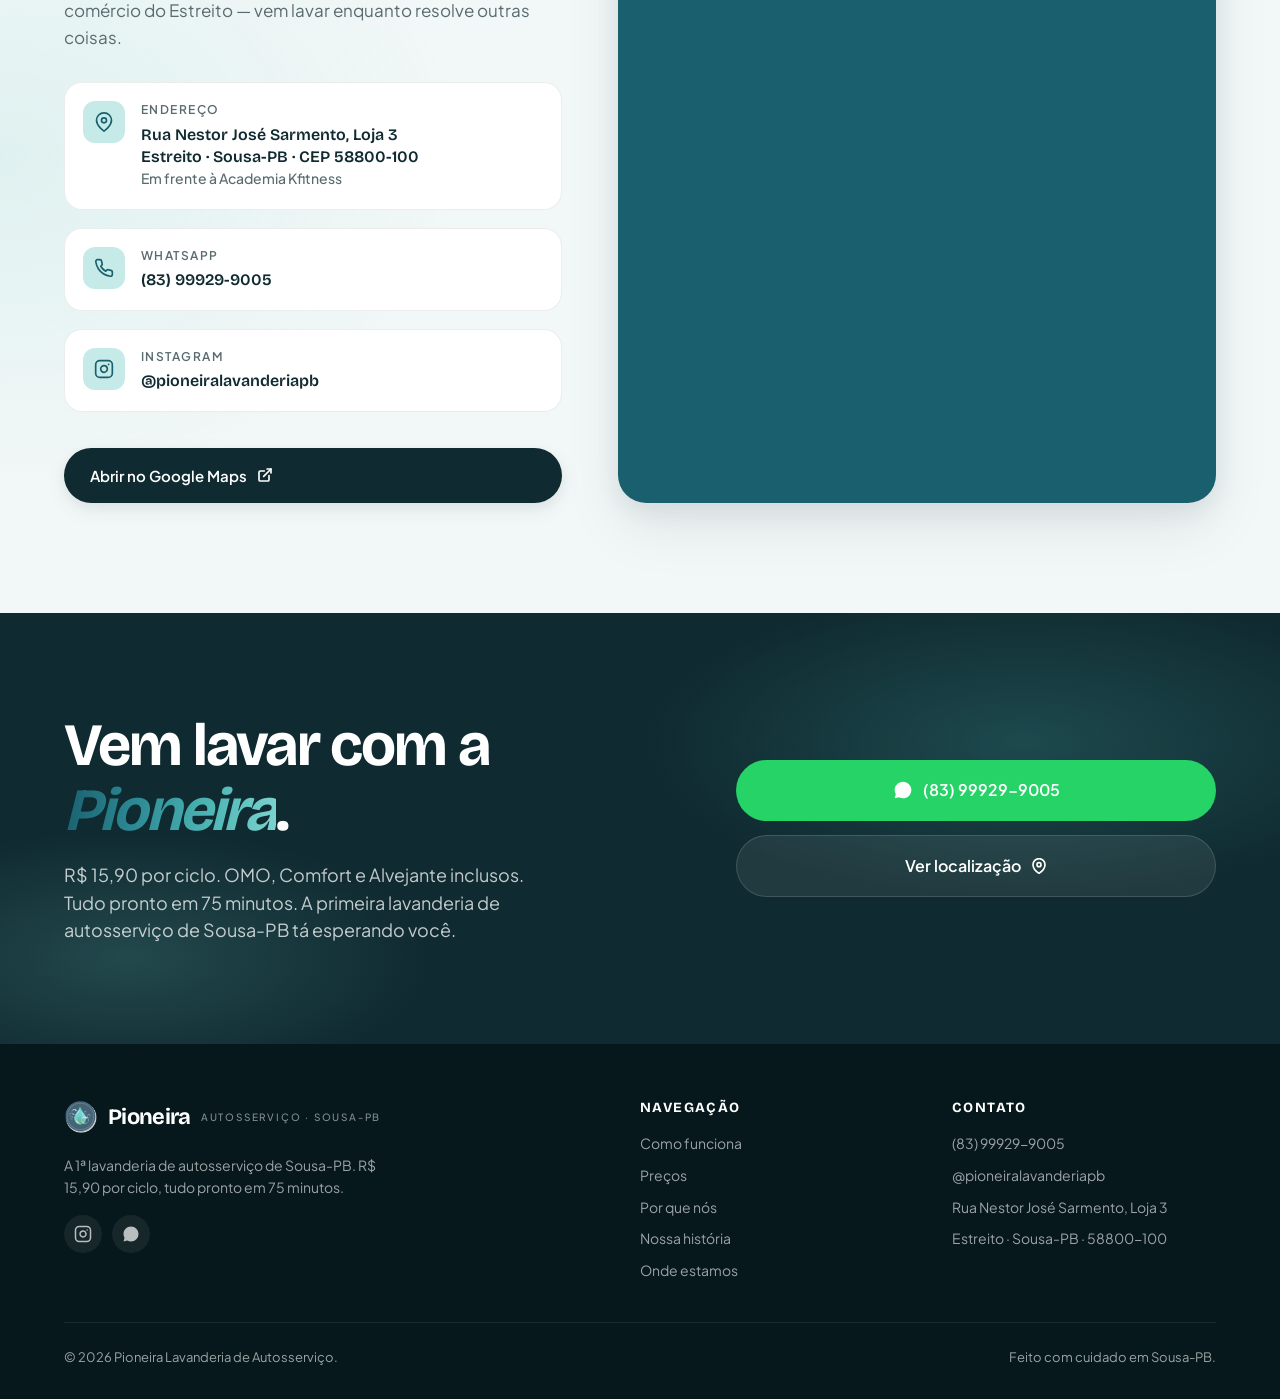
==== commit d51d58fe: "new features" ====
--- a/index.html
+++ b/index.html
@@ -6,13 +6,52 @@
   <meta name="description" content="Pioneira — A 1ª lavanderia de autosserviço de Sousa-PB. Tudo pronto em 75 minutos por apenas R$ 15,90 por ciclo. OMO, Comfort e Alvejante inclusos." />
   <meta name="theme-color" content="#1A5F6E" />
 
+  <link rel="canonical" href="https://pioneiralavanderia.com.br" />
+
   <!-- Open Graph -->
   <meta property="og:title" content="Pioneira — A 1ª lavanderia de autosserviço de Sousa-PB" />
   <meta property="og:description" content="Tudo pronto em 75 minutos. R$ 15,90 por ciclo. OMO, Comfort e Alvejante inclusos." />
   <meta property="og:type" content="website" />
+  <meta property="og:url" content="https://pioneiralavanderia.com.br" />
   <meta property="og:locale" content="pt_BR" />
 
   <title>Pioneira — Lavanderia de Autosserviço em Sousa-PB</title>
+
+  <!-- Structured Data: LocalBusiness -->
+  <script type="application/ld+json">
+  {
+    "@context": "https://schema.org",
+    "@type": "LaundryOrDryCleaningService",
+    "name": "Pioneira — Lavanderia de Autosserviço",
+    "description": "A 1ª lavanderia de autosserviço de Sousa-PB. Lave e seque suas roupas em até 75 minutos por R$ 15,90 por ciclo. OMO, Comfort e Alvejante inclusos. Acesso livre das 6h às 22h; acesso 24h pelo app Cicclo.",
+    "url": "https://pioneiralavanderia.com.br",
+    "telephone": "+558399929005",
+    "openingHours": "Mo-Su 06:00-22:00",
+    "address": {
+      "@type": "PostalAddress",
+      "streetAddress": "Rua Nestor José Sarmento, Loja 3",
+      "addressLocality": "Sousa",
+      "addressRegion": "PB",
+      "postalCode": "58800-100",
+      "addressCountry": "BR"
+    },
+    "priceRange": "R$",
+    "currenciesAccepted": "BRL",
+    "paymentAccepted": "Cash, Credit Card, Debit Card, PIX",
+    "areaServed": {
+      "@type": "City",
+      "name": "Sousa",
+      "address": {
+        "@type": "PostalAddress",
+        "addressRegion": "PB",
+        "addressCountry": "BR"
+      }
+    },
+    "sameAs": [
+      "https://www.instagram.com/pioneiralavanderiapb/"
+    ]
+  }
+  </script>
 
   <!-- Fonts -->
   <link rel="preconnect" href="https://fonts.googleapis.com" />
@@ -38,6 +77,10 @@
       --line:        rgba(15, 42, 48, 0.08);
 
       --brand-gradient: linear-gradient(95deg, #1A5F6E 0%, #2D8B96 35%, #4FB8B5 70%, #7DD3D0 100%);
+
+      --cicclo-purple:  #6B4E7D;
+      --cicclo-purple-light: #EDE5F3;
+      --cicclo-cream:   #F5EDE8;
 
       --font-display: 'Bricolage Grotesque', 'Plus Jakarta Sans', system-ui, sans-serif;
       --font-body:    'Plus Jakarta Sans', system-ui, sans-serif;
@@ -536,6 +579,8 @@
       font-family: var(--font-display); font-size: 16px; font-weight: 700;
       color: var(--ink); display: block; margin-bottom: 16px;
     }
+    .dr-desc { font-size: 14.5px; color: var(--ink-soft); line-height: 1.7; margin-bottom: 20px; }
+    .dr-hours-label { font-size: 11px; font-weight: 700; color: var(--teal-deep); text-transform: uppercase; letter-spacing: 0.08em; display: block; margin-bottom: 10px; }
     .dr-schedule { display: flex; gap: 40px; flex-wrap: wrap; }
     .dr-slot h5 {
       font-size: 12px; font-weight: 700; color: var(--teal-deep);
@@ -556,8 +601,8 @@
     /* CICCLO APP CARD */
     .cicclo-card {
       max-width: 880px; margin: 56px auto 0;
-      background: linear-gradient(135deg, var(--teal-soft) 0%, rgba(197, 234, 232, 0.35) 100%);
-      border: 1px solid rgba(45, 139, 150, 0.22);
+      background: linear-gradient(135deg, var(--cicclo-purple-light) 0%, rgba(245, 237, 232, 0.5) 100%);
+      border: 1px solid rgba(107, 78, 125, 0.2);
       border-radius: var(--radius-lg);
       padding: 28px 36px;
       display: flex; align-items: center; gap: 24px;
@@ -575,11 +620,11 @@
     .cicclo-features { display: flex; gap: 10px; flex-wrap: wrap; margin-top: 14px; }
     .cicclo-feat {
       display: inline-flex; align-items: center; gap: 7px;
-      font-size: 13px; font-weight: 600; color: var(--teal-deep);
+      font-size: 13px; font-weight: 600; color: var(--cicclo-purple);
       background: white; border-radius: 999px; padding: 6px 14px;
-      border: 1px solid rgba(45, 139, 150, 0.18);
-    }
-    .cicclo-feat svg { color: var(--teal-bright); }
+      border: 1px solid rgba(107, 78, 125, 0.2);
+    }
+    .cicclo-feat svg { color: var(--cicclo-purple); }
     .cicclo-downloads { display: flex; gap: 10px; flex-wrap: wrap; margin-top: 16px; }
     .cicclo-dl-btn {
       display: inline-flex; align-items: center; justify-content: center; gap: 9px;
@@ -597,6 +642,106 @@
       .cicclo-card { flex-direction: column; padding: 24px 20px; text-align: center; }
       .cicclo-features { justify-content: center; }
       .cicclo-downloads { justify-content: center; }
+    }
+
+    /* RESTRICTIONS NOTE */
+    .restrictions-note {
+      max-width: 880px; margin: 32px auto 0;
+      background: var(--paper);
+      border: 1px solid rgba(90, 107, 112, 0.2);
+      border-radius: var(--radius-md);
+      padding: 24px 32px;
+      display: flex; align-items: flex-start; gap: 20px;
+    }
+    .restrictions-icon {
+      width: 40px; height: 40px; border-radius: 10px; flex-shrink: 0;
+      background: rgba(90, 107, 112, 0.1);
+      display: flex; align-items: center; justify-content: center;
+      color: var(--gray);
+    }
+    .restrictions-body strong {
+      font-family: var(--font-display); font-size: 14px; font-weight: 700;
+      color: var(--ink-soft); display: block; margin-bottom: 10px;
+      text-transform: uppercase; letter-spacing: 0.05em;
+    }
+    .restrictions-list {
+      margin: 0; padding: 0 0 0 18px;
+      display: flex; flex-wrap: wrap; gap: 4px 32px;
+    }
+    .restrictions-list li { font-size: 14px; color: var(--gray); line-height: 1.7; }
+    @media (max-width: 640px) {
+      .restrictions-note { flex-direction: column; padding: 20px; gap: 14px; }
+      .restrictions-list { flex-direction: column; gap: 2px; }
+    }
+
+    /* BRAND STORY */
+    .brand-story { background: var(--paper); }
+    .story-grid {
+      display: grid;
+      grid-template-columns: 1fr 380px;
+      gap: 72px;
+      align-items: start;
+    }
+    .story-photo-col { position: sticky; top: 100px; }
+    .story-figure { margin: 0; }
+    .story-figure img {
+      width: 100%; border-radius: var(--radius-lg);
+      display: block; object-fit: cover;
+      box-shadow: var(--shadow-md);
+    }
+    .story-figure figcaption {
+      font-size: 13px; color: var(--gray); margin-top: 10px;
+      text-align: center; line-height: 1.5;
+    }
+    @media (max-width: 900px) {
+      .story-grid { grid-template-columns: 1fr; gap: 40px; }
+      .story-photo-col { position: static; order: -1; }
+      .story-figure img { max-height: 420px; object-position: top; }
+    }
+    .story-lead {
+      font-size: clamp(18px, 2vw, 21px); color: var(--ink-soft);
+      line-height: 1.6; font-weight: 500; margin-bottom: 36px;
+    }
+    .story-quote {
+      border-left: 3px solid var(--teal-bright);
+      padding: 8px 0 8px 28px; margin: 0 0 36px;
+      font-family: var(--font-display); font-size: clamp(18px, 2.2vw, 22px);
+      font-weight: 600; color: var(--teal-deep); line-height: 1.5;
+      font-style: normal;
+    }
+    .story-text { margin-bottom: 32px; }
+    .story-text p {
+      font-size: 16.5px; color: var(--ink-soft); line-height: 1.8;
+      margin-bottom: 18px;
+    }
+    .story-text p:last-child { margin-bottom: 0; }
+    .story-insight {
+      display: flex; gap: 24px; align-items: flex-start;
+      background: white; border: 1px solid rgba(45, 139, 150, 0.18);
+      border-radius: var(--radius-md); padding: 28px 32px;
+      margin-bottom: 32px;
+    }
+    .insight-marker {
+      width: 4px; flex-shrink: 0; border-radius: 4px;
+      background: var(--brand-gradient); align-self: stretch;
+      min-height: 60px;
+    }
+    .insight-label {
+      font-size: 11px; font-weight: 700; color: var(--teal-mid);
+      text-transform: uppercase; letter-spacing: 0.1em;
+      display: block; margin-bottom: 8px;
+    }
+    .insight-body p {
+      font-size: 16px; color: var(--ink); line-height: 1.75; margin: 0;
+    }
+    .insight-body em { font-style: italic; color: var(--teal-deep); font-weight: 500; }
+    .story-closing {
+      font-size: 15.5px; color: var(--gray); line-height: 1.8;
+      padding-top: 24px; border-top: 1px solid rgba(90, 107, 112, 0.15);
+    }
+    @media (max-width: 640px) {
+      .story-insight { padding: 20px; gap: 16px; }
+      .insight-marker { min-height: 40px; }
     }
 
     /* SCROLL REVEAL */
@@ -644,6 +789,7 @@
         <a href="#como-funciona">Como funciona</a>
         <a href="#precos">Preços</a>
         <a href="#por-que">Por que nós</a>
+        <a href="#nossa-historia">Nossa história</a>
         <a href="#local">Onde estamos</a>
       </nav>
       <a href="https://wa.me/5583999299005?text=Ol%C3%A1!%20Vim%20pelo%20site%20da%20Pioneira%20e%20queria%20tirar%20uma%20d%C3%BAvida." class="nav-cta" target="_blank" rel="noopener">
@@ -757,7 +903,7 @@
         <div class="step reveal">
           <div class="step-num">02</div>
           <h3>Pague e escolha o ciclo</h3>
-          <p>No painel de pagamento — ou pelo app Cicclo via QR Code — selecione a máquina, escolha o ciclo Leve, Normal ou Pesada e pague com PIX, cartão ou dinheiro. A máquina avisa com um bip quando estiver liberada: só apertar INICIAR.</p>
+          <p>No totem de pagamento — ou pelo app Cicclo via QR Code — selecione a máquina, escolha o ciclo Leve, Normal ou Pesada e pague com PIX, débito ou crédito. A máquina avisa com um bip quando estiver liberada: só apertar INICIAR.</p>
         </div>
         <div class="step reveal">
           <div class="step-num">03</div>
@@ -807,6 +953,22 @@
               </span>
             </a>
           </div>
+        </div>
+      </div>
+
+      <div class="restrictions-note reveal">
+        <div class="restrictions-icon">
+          <svg width="20" height="20" viewBox="0 0 24 24" fill="none" stroke="currentColor" stroke-width="2.2" stroke-linecap="round" stroke-linejoin="round"><circle cx="12" cy="12" r="10"/><line x1="12" y1="8" x2="12" y2="12"/><line x1="12" y1="16" x2="12.01" y2="16"/></svg>
+        </div>
+        <div class="restrictions-body">
+          <strong>Itens que não aceitamos para lavagem</strong>
+          <ul class="restrictions-list">
+            <li>Tênis e calçados em geral</li>
+            <li>Roupas hospitalares</li>
+            <li>Roupinhas de pet</li>
+            <li>Pano de chão</li>
+            <li>Roupas com óleo, graxa, querosene ou outros produtos inflamáveis</li>
+          </ul>
         </div>
       </div>
     </div>
@@ -878,7 +1040,9 @@
           <svg width="24" height="24" viewBox="0 0 24 24" fill="none" stroke="currentColor" stroke-width="2" stroke-linecap="round" stroke-linejoin="round"><circle cx="12" cy="12" r="10"/><polyline points="12 6 12 12 16 14"/></svg>
         </div>
         <div class="dr-body">
-          <strong>Horários — Serviço Deixe e Retire</strong>
+          <strong>Deixe e Retire — sem esperar o ciclo</strong>
+          <p class="dr-desc">Deixe suas roupas com a gente e nossa equipe cuida de tudo: lavagem, secagem, dobra e organização. Retire na loja ou mande um mototáxi/Uber buscar. Roupas limpas, dobradas e prontas pra guardar — sem custo adicional.</p>
+          <span class="dr-hours-label">Atendimento presencial</span>
           <div class="dr-schedule">
             <div class="dr-slot">
               <h5>Seg à Sex</h5>
@@ -924,7 +1088,7 @@
             <svg width="24" height="24" viewBox="0 0 24 24" fill="none" stroke="currentColor" stroke-width="2" stroke-linecap="round" stroke-linejoin="round"><path d="M22 11.08V12a10 10 0 1 1-5.93-9.14"/><polyline points="22 4 12 14.01 9 11.01"/></svg>
           </div>
           <h3>Produtos de marca inclusos</h3>
-          <p>OMO, Comfort e Alvejante — o cuidado da sua roupa não é opcional aqui. Já vem dosado certo no preço.</p>
+          <p>OMO, Comfort e Alvejante profissional <strong>sem cloro</strong> — não danifica nem mancha, ajuda a renovar a cor das peças, deixa as brancas ainda mais brancas e tem ação antimicrobiana. Já vem dosado certo no preço.</p>
         </div>
 
         <div class="why-card reveal">
@@ -949,6 +1113,57 @@
           </div>
           <h3>Suporte por WhatsApp</h3>
           <p>Dúvida sobre como usar? Problema com a máquina? Manda mensagem no nosso WhatsApp que a gente resolve rápido.</p>
+        </div>
+      </div>
+    </div>
+  </section>
+
+  <!-- BRAND STORY -->
+  <section id="nossa-historia" class="brand-story">
+    <div class="container">
+      <div class="section-head reveal">
+        <span class="eyebrow">Nossa história</span>
+        <h2>Do sertão pra cá. De família pra família.</h2>
+      </div>
+
+      <div class="story-grid">
+        <div class="story-content">
+          <p class="story-lead reveal">A Pioneira nasceu de uma história real de trabalho, coragem e recomeços.</p>
+
+          <blockquote class="story-quote reveal">
+            Entre baldes, tanques e muito esforço, nasceu não apenas uma profissão — mas um exemplo de dignidade, força e perseverança.
+          </blockquote>
+
+          <div class="story-text reveal">
+            <p>A inspiração veio de <strong>Dona Rita</strong>, avó de uma das fundadoras — mulher forte que criou toda uma família lavando roupas de ganho em Sousa, no sertão paraibano.</p>
+            <p>Anos depois, sua neta saiu de Sousa aos 20 anos para tentar a vida na capital. Formada em Biomedicina, descobriu nas lavanderias de autosserviço de João Pessoa uma praticidade que ainda não existia em sua cidade.</p>
+          </div>
+
+          <div class="story-insight reveal">
+            <div class="insight-marker"></div>
+            <div class="insight-body">
+              <span class="insight-label">O momento</span>
+              <p>Foi durante uma ligação com Dona Rita, enquanto utilizava uma dessas lavanderias, que surgiu o insight: <em>por que não levar essa inovação para Sousa?</em> Naquele mesmo momento, ligou para o pai, compartilhou a ideia — e ele topou o desafio.</p>
+            </div>
+          </div>
+
+          <div class="story-text reveal">
+            <p>Assim, pai e filha iniciaram juntos o processo de transformar um sonho em realidade. Foi dessa união entre história, empreendedorismo e inovação que nasceu a Pioneira: a primeira lavanderia de autosserviço de Sousa.</p>
+          </div>
+
+          <p class="story-closing reveal">Hoje, unimos tecnologia, praticidade e cuidado para facilitar a rotina das pessoas — sem esquecer de onde tudo começou: do trabalho honesto de uma mulher que sustentou sua família lavando roupas. Mais que uma lavanderia, a Pioneira carrega um legado familiar, propósito e evolução.</p>
+        </div>
+
+        <div class="story-photo-col reveal">
+          <figure class="story-figure">
+            <img
+              src="assets/im2.jpeg"
+              alt="Pai e filha, fundadores da Pioneira, na inauguração da lavanderia em Sousa-PB"
+              loading="lazy"
+              width="420"
+            />
+            <figcaption>Pai e filha — os fundadores da Pioneira na inauguração</figcaption>
+          </figure>
         </div>
       </div>
     </div>
@@ -1060,6 +1275,7 @@
             <li><a href="#como-funciona">Como funciona</a></li>
             <li><a href="#precos">Preços</a></li>
             <li><a href="#por-que">Por que nós</a></li>
+            <li><a href="#nossa-historia">Nossa história</a></li>
             <li><a href="#local">Onde estamos</a></li>
           </ul>
         </div>
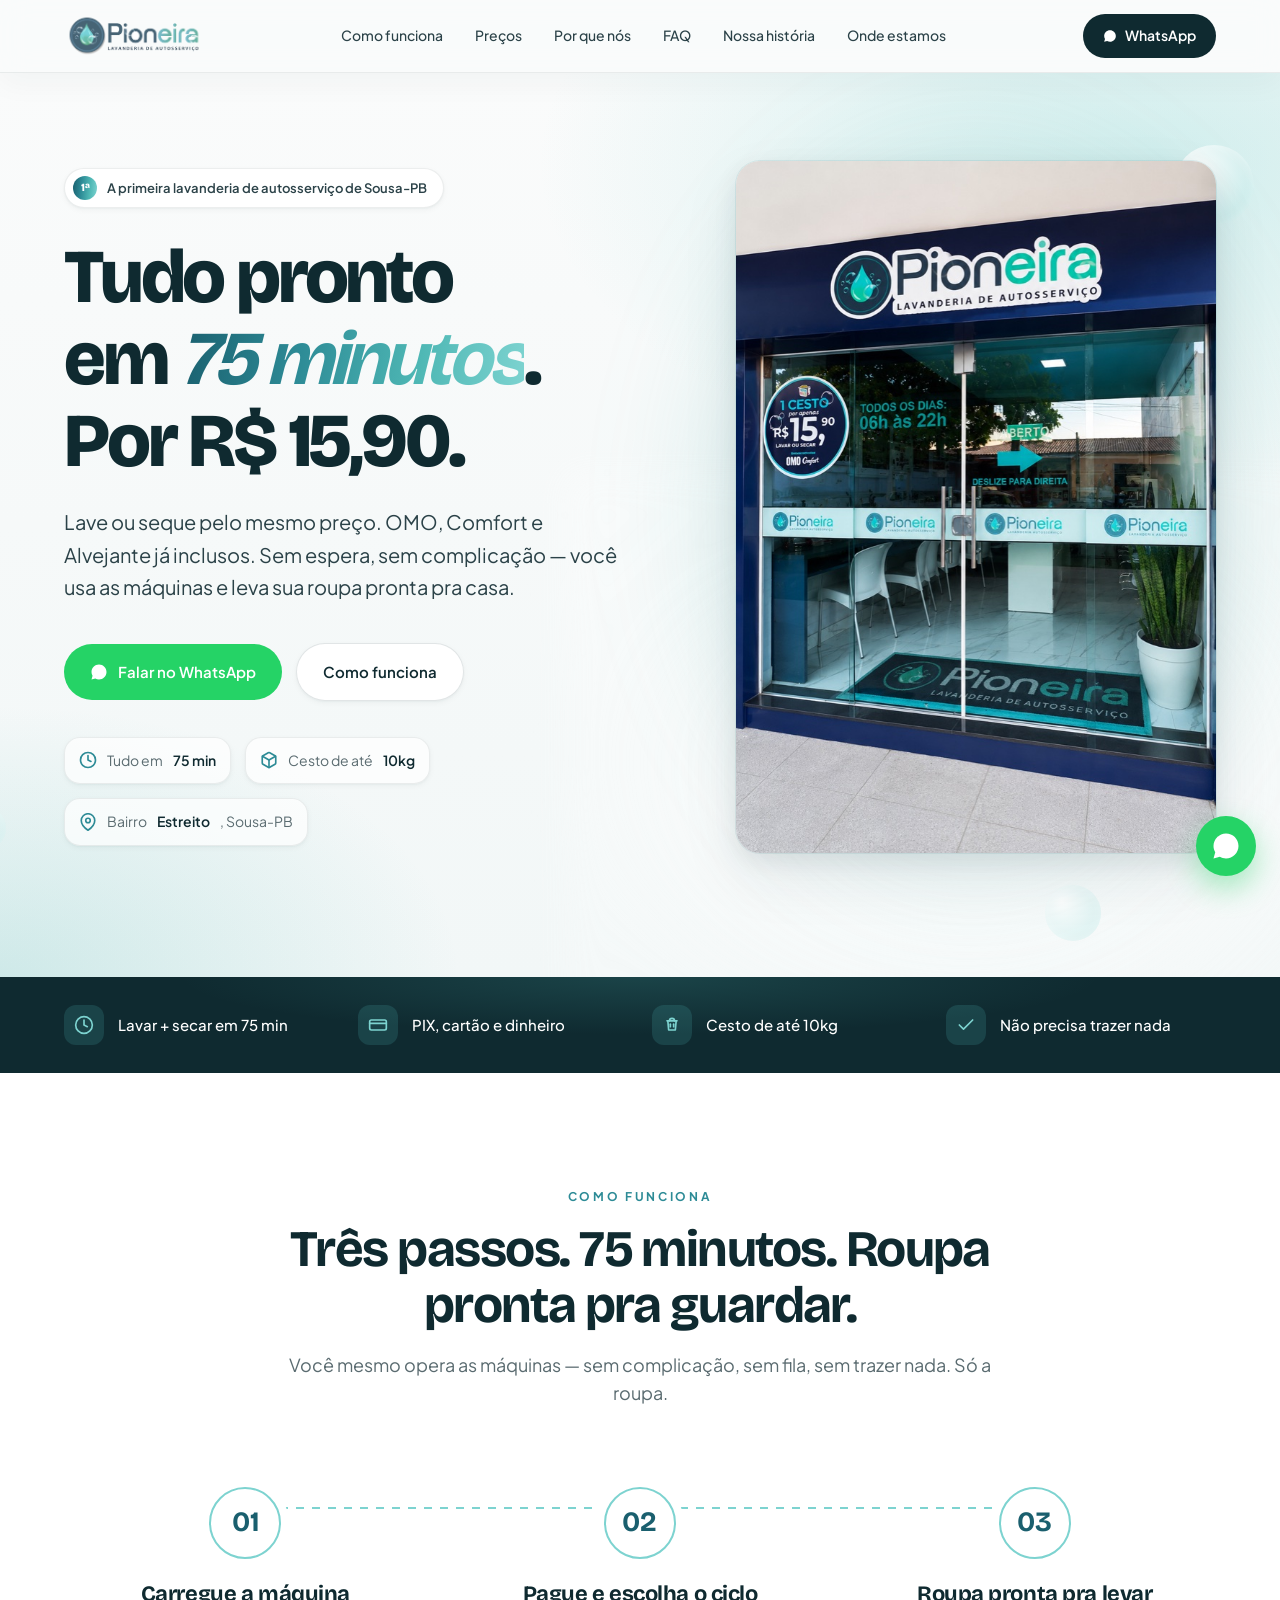
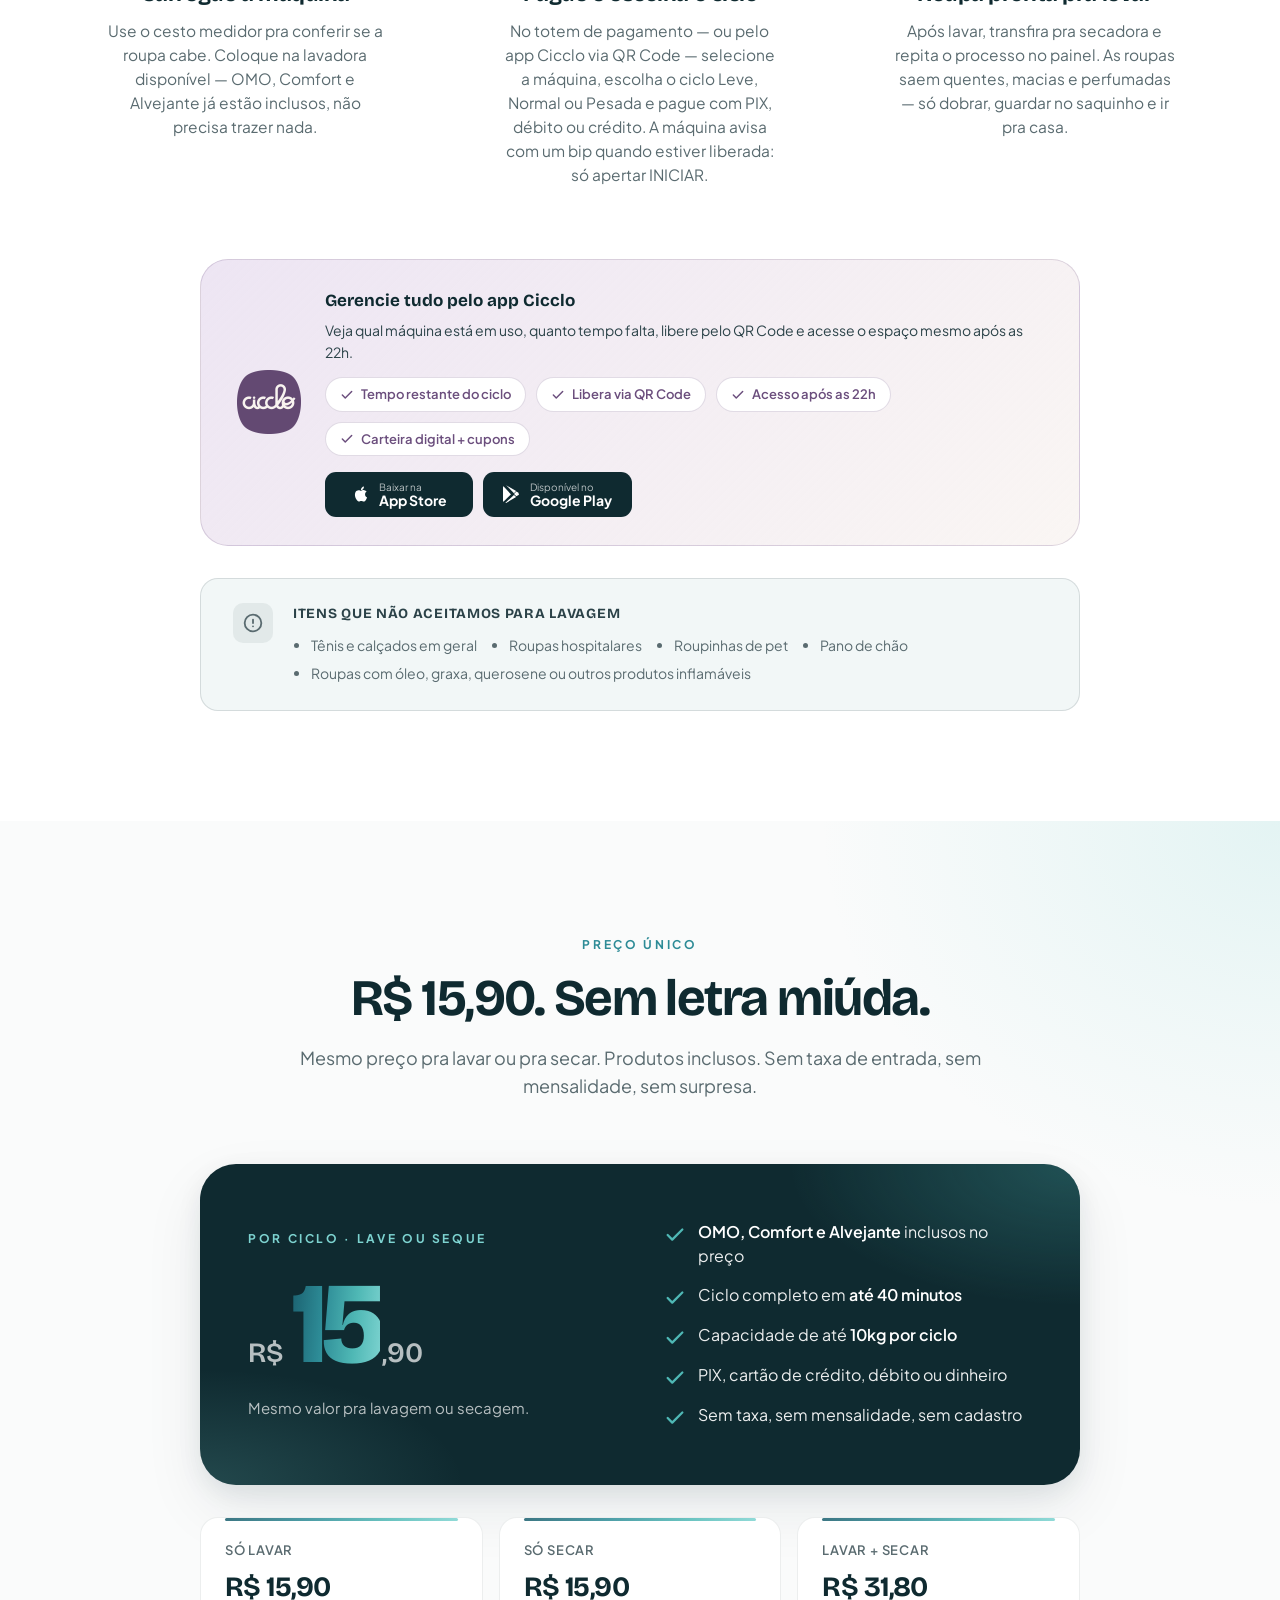
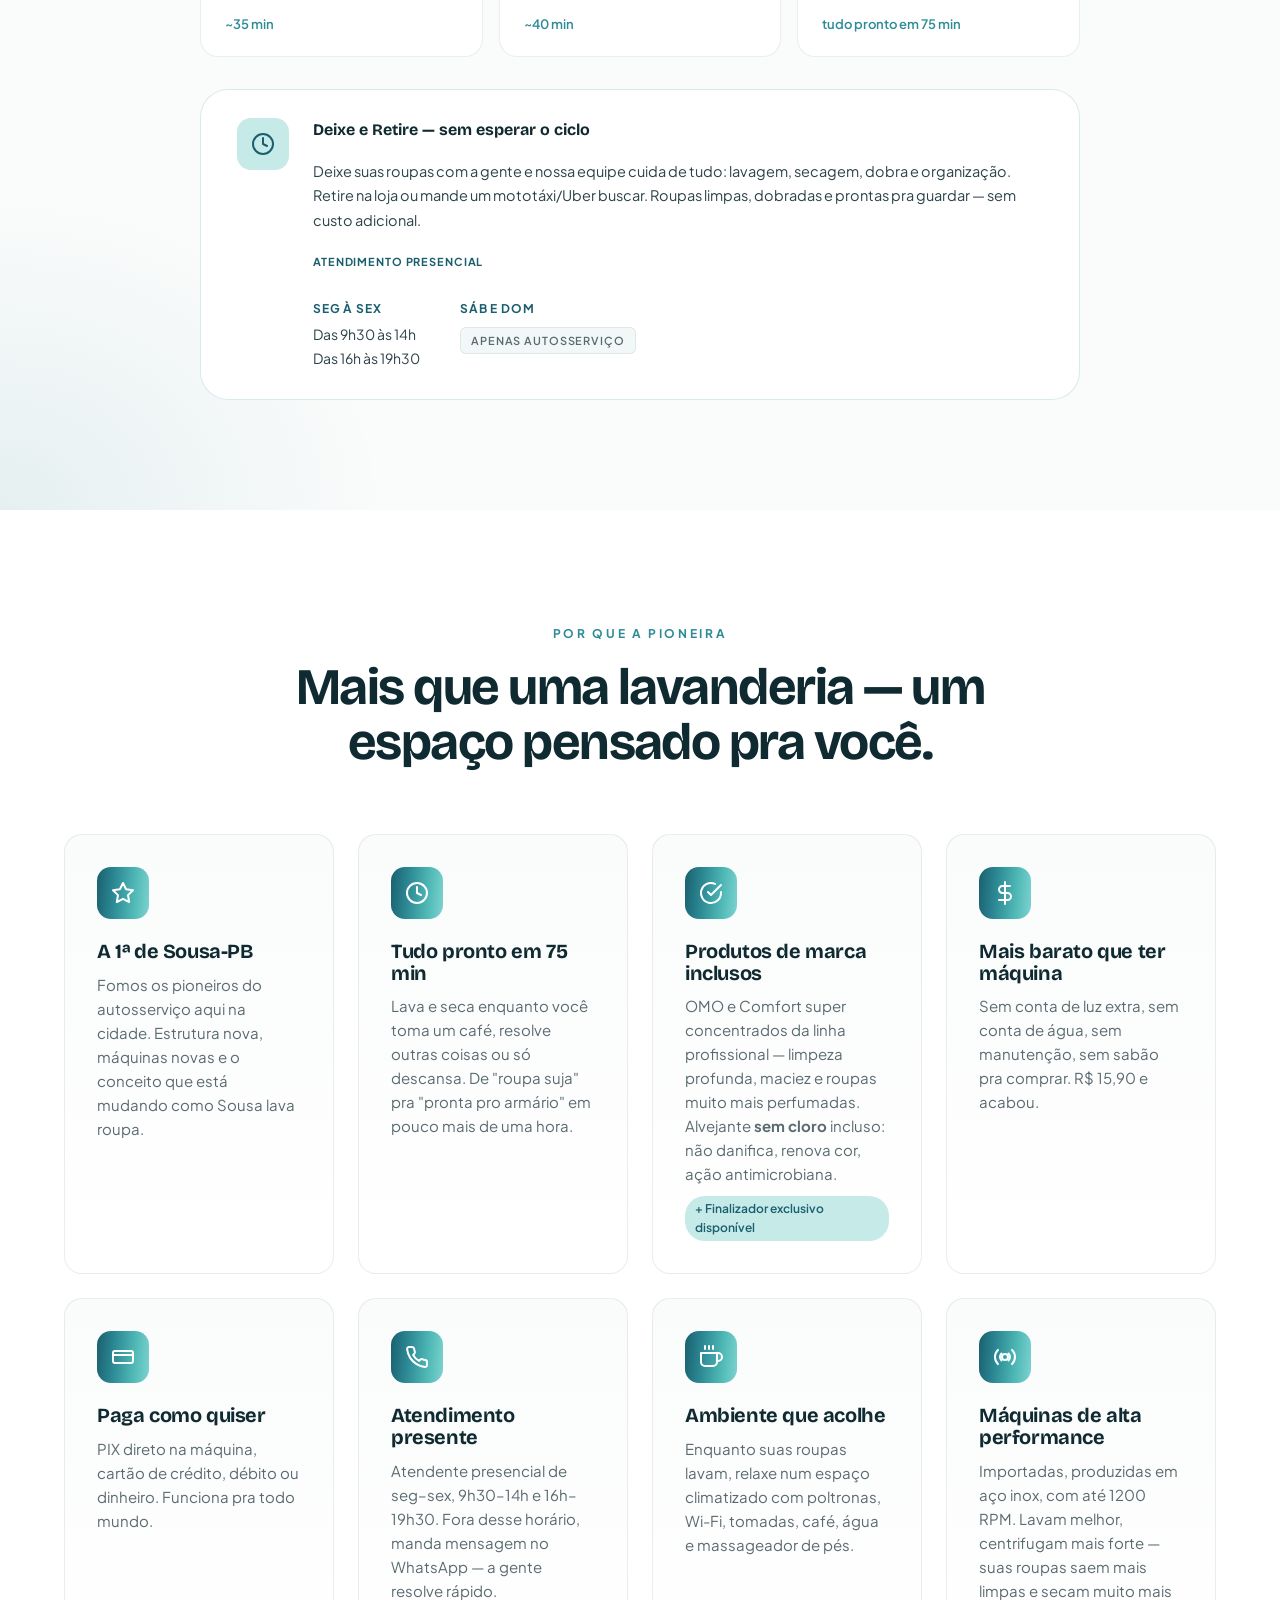
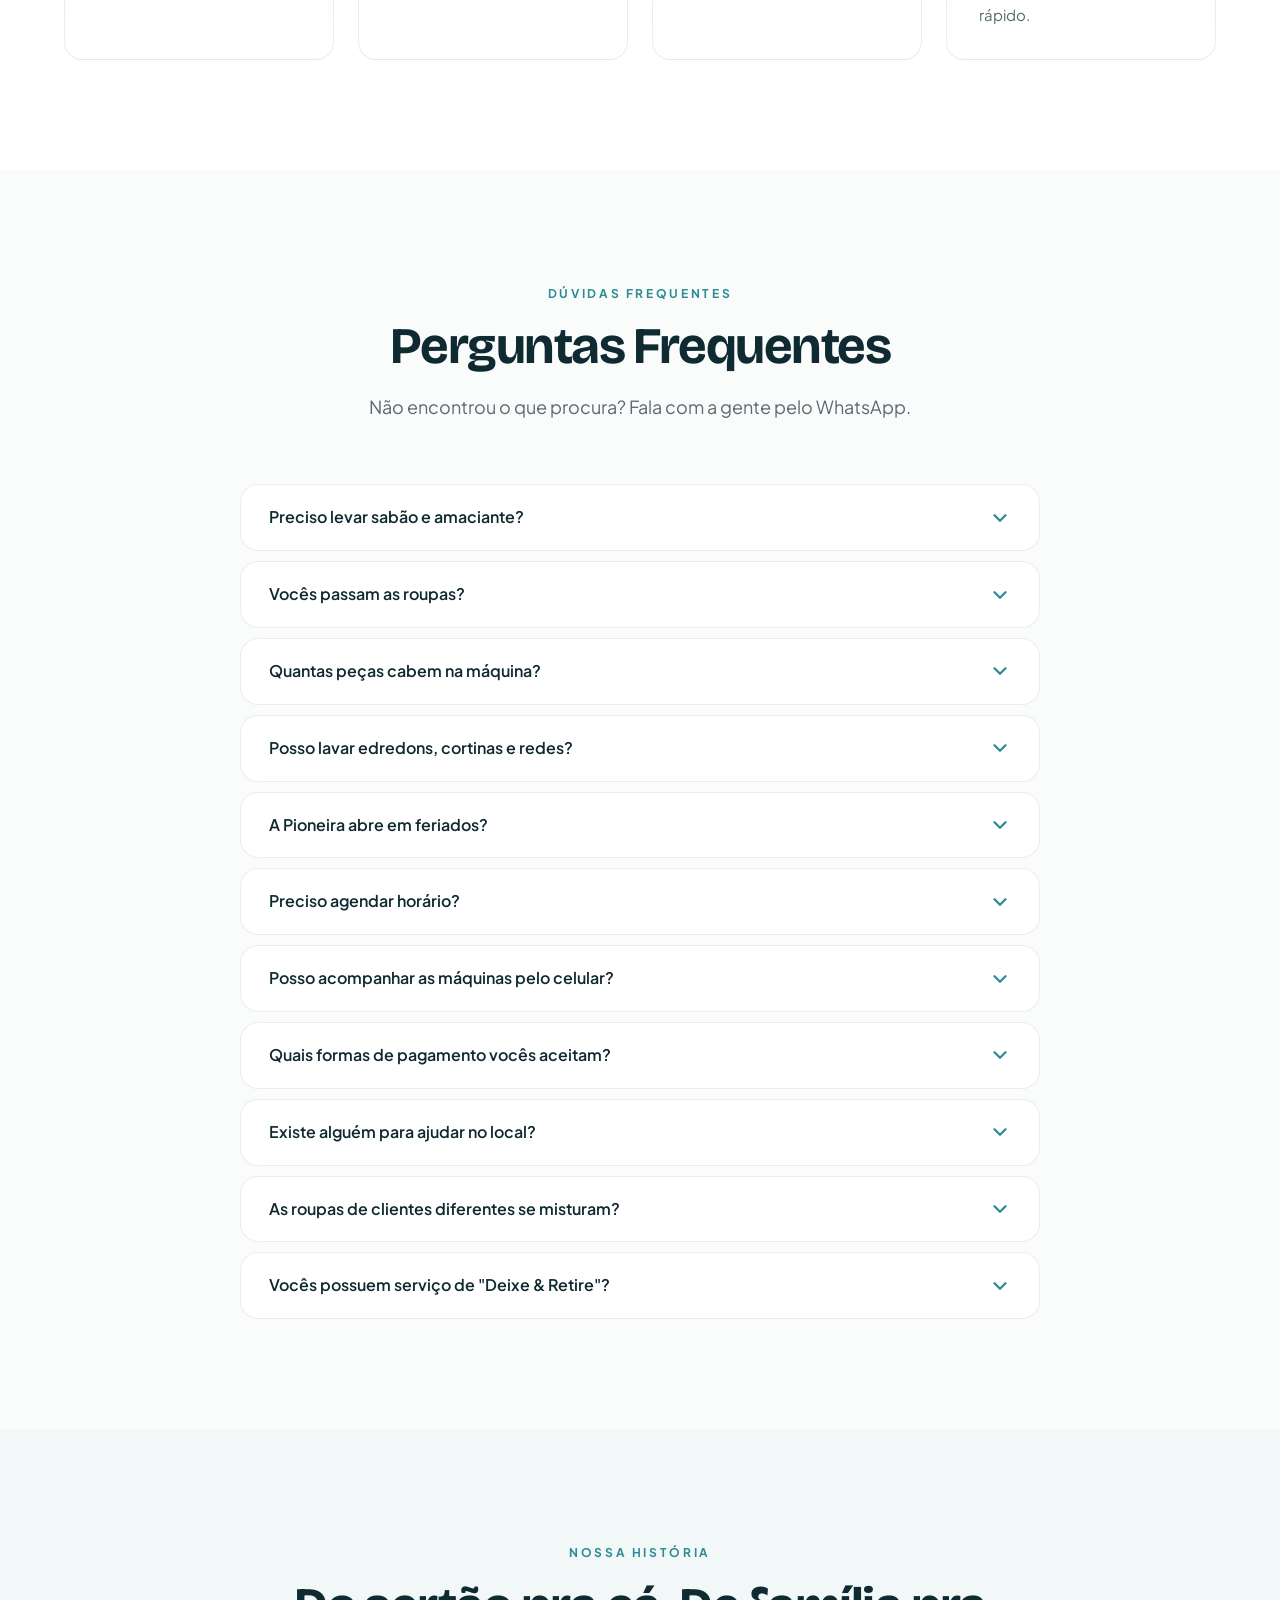
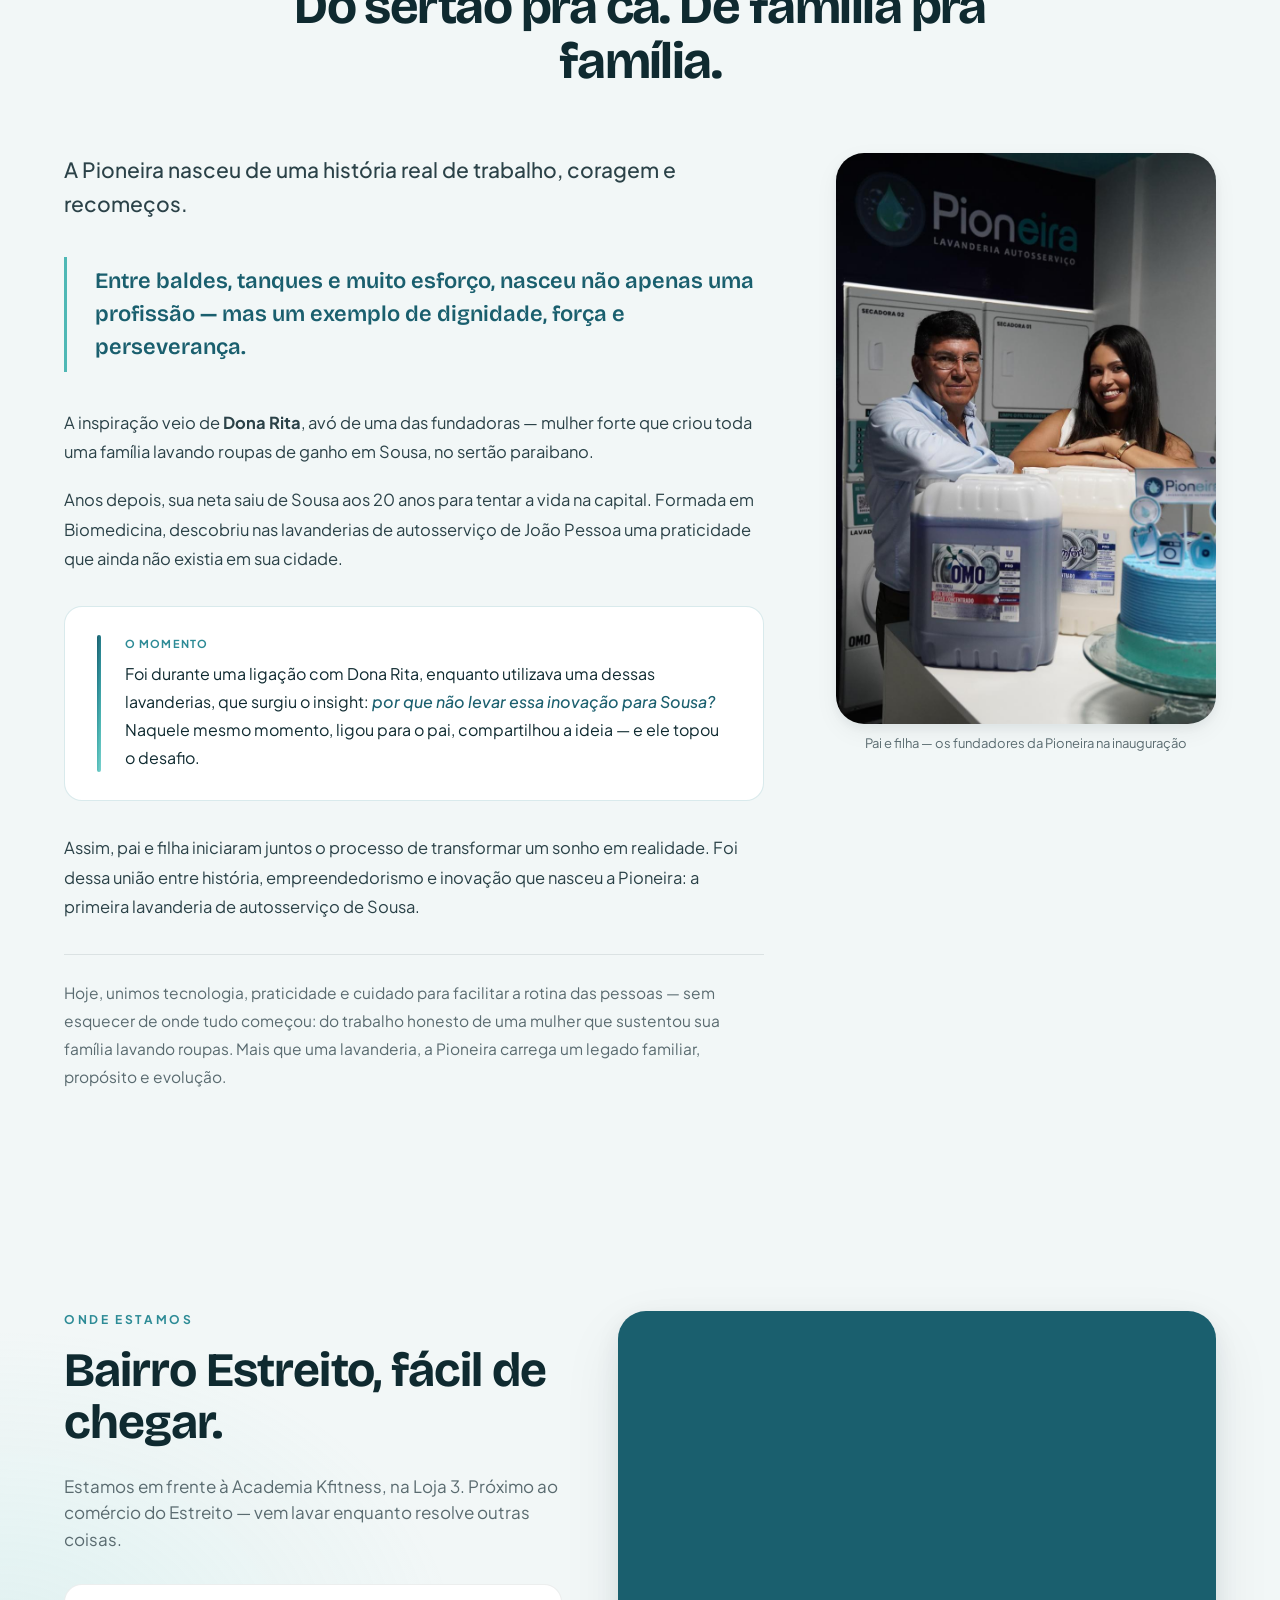
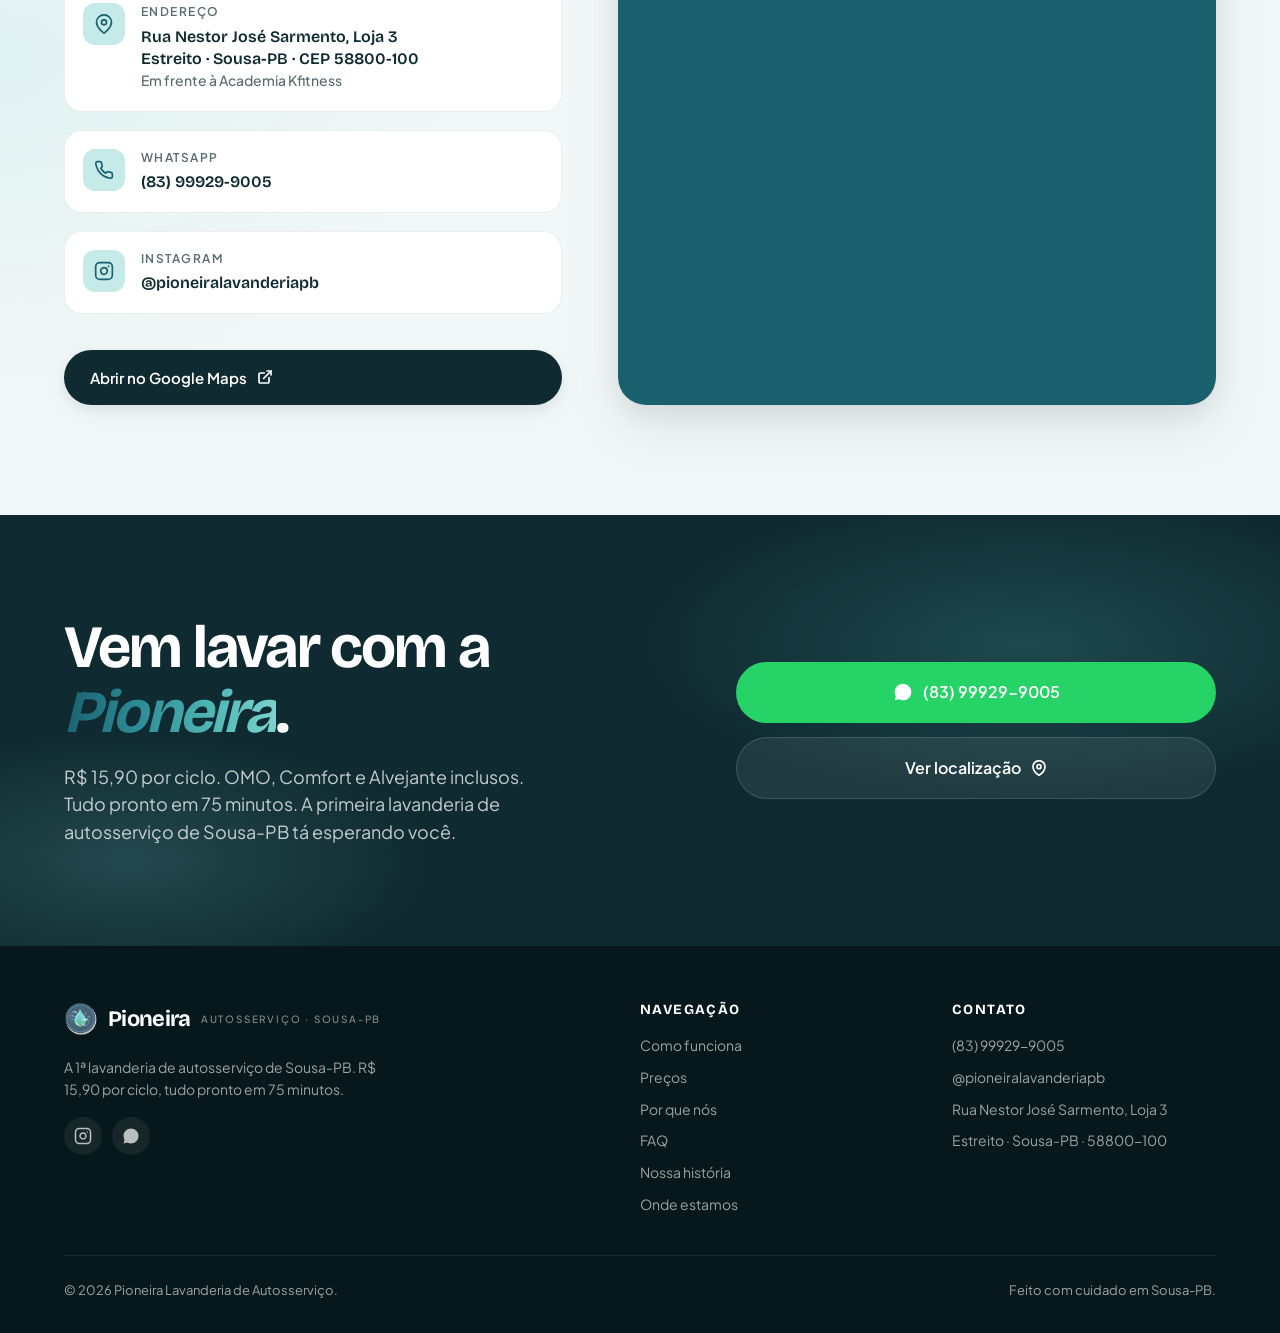
==== commit ca66e3d4: "new features" ====
--- a/index.html
+++ b/index.html
@@ -445,7 +445,13 @@
 
     /* WHY US */
     .why { background: white; }
-    .why-grid { display: grid; grid-template-columns: repeat(3, 1fr); gap: 24px; }
+    .why-grid { display: grid; grid-template-columns: repeat(4, 1fr); gap: 24px; }
+    @media (max-width: 1100px) { .why-grid { grid-template-columns: repeat(2, 1fr); } }
+    .why-badge {
+      display: inline-block; margin-top: 10px;
+      font-size: 12px; font-weight: 600; padding: 4px 10px; border-radius: 20px;
+      background: var(--teal-soft); color: var(--teal-deep);
+    }
     .why-card {
       padding: 32px; border-radius: var(--radius-md);
       border: 1px solid var(--line);
@@ -461,7 +467,38 @@
     }
     .why-card h3 { font-size: 20px; margin-bottom: 10px; }
     .why-card p { color: var(--gray); font-size: 15px; line-height: 1.6; }
-    @media (max-width: 820px) { .why-grid { grid-template-columns: 1fr; } }
+    @media (max-width: 600px) { .why-grid { grid-template-columns: 1fr; } }
+
+    /* FAQ */
+    .faq { background: var(--cream); }
+    .faq-list { max-width: 800px; margin: 0 auto; display: flex; flex-direction: column; gap: 10px; }
+    details.faq-item {
+      border: 1px solid var(--line); border-radius: var(--radius-md);
+      background: white; overflow: hidden;
+      transition: box-shadow 0.2s ease;
+    }
+    details.faq-item[open] { box-shadow: 0 4px 20px rgba(26, 95, 110, 0.08); }
+    details.faq-item summary {
+      padding: 20px 28px; font-size: 16px; font-weight: 600;
+      cursor: pointer; list-style: none;
+      display: flex; justify-content: space-between; align-items: center; gap: 16px;
+      user-select: none;
+    }
+    details.faq-item summary::-webkit-details-marker { display: none; }
+    details.faq-item summary::after {
+      content: ""; width: 22px; height: 22px; flex-shrink: 0;
+      background-image: url("data:image/svg+xml,%3Csvg xmlns='http://www.w3.org/2000/svg' width='22' height='22' viewBox='0 0 24 24' fill='none' stroke='%232D8B96' stroke-width='2.5' stroke-linecap='round' stroke-linejoin='round'%3E%3Cpolyline points='6 9 12 15 18 9'/%3E%3C/svg%3E");
+      background-size: contain; background-repeat: no-repeat;
+      transition: transform 0.25s ease;
+    }
+    details.faq-item[open] summary::after { transform: rotate(180deg); }
+    details.faq-item summary:hover { color: var(--teal-deep); }
+    .faq-body { padding: 0 28px 22px; color: var(--gray); font-size: 15px; line-height: 1.7; }
+    .faq-body p { margin: 0; }
+    .faq-body p + p { margin-top: 10px; }
+    .faq-body ul { margin: 8px 0 0 0; padding-left: 20px; }
+    .faq-body ul li { margin-bottom: 4px; }
+    @media (max-width: 820px) { details.faq-item summary { padding: 18px 20px; } .faq-body { padding: 0 20px 18px; } }
 
     /* LOCATION */
     .location {
@@ -789,6 +826,7 @@
         <a href="#como-funciona">Como funciona</a>
         <a href="#precos">Preços</a>
         <a href="#por-que">Por que nós</a>
+        <a href="#faq">FAQ</a>
         <a href="#nossa-historia">Nossa história</a>
         <a href="#local">Onde estamos</a>
       </nav>
@@ -1088,7 +1126,8 @@
             <svg width="24" height="24" viewBox="0 0 24 24" fill="none" stroke="currentColor" stroke-width="2" stroke-linecap="round" stroke-linejoin="round"><path d="M22 11.08V12a10 10 0 1 1-5.93-9.14"/><polyline points="22 4 12 14.01 9 11.01"/></svg>
           </div>
           <h3>Produtos de marca inclusos</h3>
-          <p>OMO, Comfort e Alvejante profissional <strong>sem cloro</strong> — não danifica nem mancha, ajuda a renovar a cor das peças, deixa as brancas ainda mais brancas e tem ação antimicrobiana. Já vem dosado certo no preço.</p>
+          <p>OMO e Comfort super concentrados da linha profissional — limpeza profunda, maciez e roupas muito mais perfumadas. Alvejante <strong>sem cloro</strong> incluso: não danifica, renova cor, ação antimicrobiana.</p>
+          <span class="why-badge">+ Finalizador exclusivo disponível</span>
         </div>
 
         <div class="why-card reveal">
@@ -1111,9 +1150,121 @@
           <div class="why-icon">
             <svg width="24" height="24" viewBox="0 0 24 24" fill="none" stroke="currentColor" stroke-width="2" stroke-linecap="round" stroke-linejoin="round"><path d="M22 16.92v3a2 2 0 0 1-2.18 2 19.79 19.79 0 0 1-8.63-3.07 19.5 19.5 0 0 1-6-6 19.79 19.79 0 0 1-3.07-8.67A2 2 0 0 1 4.11 2h3a2 2 0 0 1 2 1.72 12.84 12.84 0 0 0 .7 2.81 2 2 0 0 1-.45 2.11L8.09 9.91a16 16 0 0 0 6 6l1.27-1.27a2 2 0 0 1 2.11-.45 12.84 12.84 0 0 0 2.81.7A2 2 0 0 1 22 16.92z"/></svg>
           </div>
-          <h3>Suporte por WhatsApp</h3>
-          <p>Dúvida sobre como usar? Problema com a máquina? Manda mensagem no nosso WhatsApp que a gente resolve rápido.</p>
-        </div>
+          <h3>Atendimento presente</h3>
+          <p>Atendente presencial de seg–sex, 9h30–14h e 16h–19h30. Fora desse horário, manda mensagem no WhatsApp — a gente resolve rápido.</p>
+        </div>
+
+        <div class="why-card reveal">
+          <div class="why-icon">
+            <svg width="24" height="24" viewBox="0 0 24 24" fill="none" stroke="currentColor" stroke-width="2" stroke-linecap="round" stroke-linejoin="round"><path d="M18 8h1a4 4 0 0 1 0 8h-1"/><path d="M2 8h16v9a4 4 0 0 1-4 4H6a4 4 0 0 1-4-4V8z"/><line x1="6" y1="1" x2="6" y2="4"/><line x1="10" y1="1" x2="10" y2="4"/><line x1="14" y1="1" x2="14" y2="4"/></svg>
+          </div>
+          <h3>Ambiente que acolhe</h3>
+          <p>Enquanto suas roupas lavam, relaxe num espaço climatizado com poltronas, Wi-Fi, tomadas, café, água e massageador de pés.</p>
+        </div>
+
+        <div class="why-card reveal">
+          <div class="why-icon">
+            <svg width="24" height="24" viewBox="0 0 24 24" fill="none" stroke="currentColor" stroke-width="2" stroke-linecap="round" stroke-linejoin="round"><circle cx="12" cy="12" r="3"/><path d="M19.07 4.93a10 10 0 0 1 0 14.14M4.93 4.93a10 10 0 0 0 0 14.14M15.54 8.46a5 5 0 0 1 0 7.07M8.46 8.46a5 5 0 0 0 0 7.07"/></svg>
+          </div>
+          <h3>Máquinas de alta performance</h3>
+          <p>Importadas, produzidas em aço inox, com até 1200 RPM. Lavam melhor, centrifugam mais forte — suas roupas saem mais limpas e secam muito mais rápido.</p>
+        </div>
+      </div>
+    </div>
+  </section>
+
+  <!-- FAQ -->
+  <section id="faq" class="faq">
+    <div class="container">
+      <div class="section-head reveal">
+        <span class="eyebrow">Dúvidas frequentes</span>
+        <h2>Perguntas Frequentes</h2>
+        <p>Não encontrou o que procura? Fala com a gente pelo WhatsApp.</p>
+      </div>
+
+      <div class="faq-list">
+        <details class="faq-item reveal">
+          <summary>Preciso levar sabão e amaciante?</summary>
+          <div class="faq-body">
+            <p>Não. Todas as lavagens já incluem sabão e amaciante profissional super concentrados da linha OMO e Comfort, liberados automaticamente pelas máquinas.</p>
+          </div>
+        </details>
+
+        <details class="faq-item reveal">
+          <summary>Vocês passam as roupas?</summary>
+          <div class="faq-body">
+            <p>Não trabalhamos com serviço de passar roupas.</p>
+            <p>Mas nossas secadoras deixam as peças quentes e praticamente sem amassados. Na maioria das vezes, basta dobrar as roupas ainda quentes logo após a secagem para evitar o uso do ferro.</p>
+          </div>
+        </details>
+
+        <details class="faq-item reveal">
+          <summary>Quantas peças cabem na máquina?</summary>
+          <div class="faq-body">
+            <p>O valor é por cesto e não por quantidade de peças — tudo que couber dentro do cesto custa R$ 15,90. A quantidade varia conforme o tipo de roupa:</p>
+            <ul>
+              <li>Roupas infantis: até cerca de 25 peças</li>
+              <li>Calças jeans: em média 8 peças</li>
+              <li>Edredons: normalmente 1 ou 2 unidades</li>
+            </ul>
+          </div>
+        </details>
+
+        <details class="faq-item reveal">
+          <summary>Posso lavar edredons, cortinas e redes?</summary>
+          <div class="faq-body">
+            <p>Sim. Você pode lavar edredons, mantas, redes, cortinas e roupas volumosas, desde que caibam adequadamente dentro do cesto da máquina.</p>
+          </div>
+        </details>
+
+        <details class="faq-item reveal">
+          <summary>A Pioneira abre em feriados?</summary>
+          <div class="faq-body">
+            <p>Sim! Funcionamos todos os dias, inclusive feriados, das 6h às 22h. Após esse horário, o acesso também pode ser realizado através do aplicativo Cicclo.</p>
+          </div>
+        </details>
+
+        <details class="faq-item reveal">
+          <summary>Preciso agendar horário?</summary>
+          <div class="faq-body">
+            <p>Não é necessário agendamento. Você pode vir no horário mais conveniente para sua rotina.</p>
+          </div>
+        </details>
+
+        <details class="faq-item reveal">
+          <summary>Posso acompanhar as máquinas pelo celular?</summary>
+          <div class="faq-body">
+            <p>Sim! Com o aplicativo Cicclo você acompanha as máquinas em tempo real, verifica disponibilidade e realiza pagamentos diretamente pelo app.</p>
+          </div>
+        </details>
+
+        <details class="faq-item reveal">
+          <summary>Quais formas de pagamento vocês aceitam?</summary>
+          <div class="faq-body">
+            <p>Aceitamos Pix, cartão e saldo pela carteira digital do app Cicclo.</p>
+          </div>
+        </details>
+
+        <details class="faq-item reveal">
+          <summary>Existe alguém para ajudar no local?</summary>
+          <div class="faq-body">
+            <p>Sim. Temos atendente presencial disponível de segunda a sexta-feira, das 9h30 às 14h e das 16h às 19h30.</p>
+          </div>
+        </details>
+
+        <details class="faq-item reveal">
+          <summary>As roupas de clientes diferentes se misturam?</summary>
+          <div class="faq-body">
+            <p>Não. Cada cliente utiliza sua própria máquina durante todo o processo de lavagem e secagem.</p>
+          </div>
+        </details>
+
+        <details class="faq-item reveal">
+          <summary>Vocês possuem serviço de "Deixe &amp; Retire"?</summary>
+          <div class="faq-body">
+            <p>Sim! No serviço Deixe &amp; Retire, você entrega suas roupas e nossa equipe cuida de todo o processo: lavagem, secagem, dobra e organização. Depois é só retirar — ou enviar Uber/mototáxi para buscar.</p>
+          </div>
+        </details>
       </div>
     </div>
   </section>
@@ -1275,6 +1426,7 @@
             <li><a href="#como-funciona">Como funciona</a></li>
             <li><a href="#precos">Preços</a></li>
             <li><a href="#por-que">Por que nós</a></li>
+            <li><a href="#faq">FAQ</a></li>
             <li><a href="#nossa-historia">Nossa história</a></li>
             <li><a href="#local">Onde estamos</a></li>
           </ul>
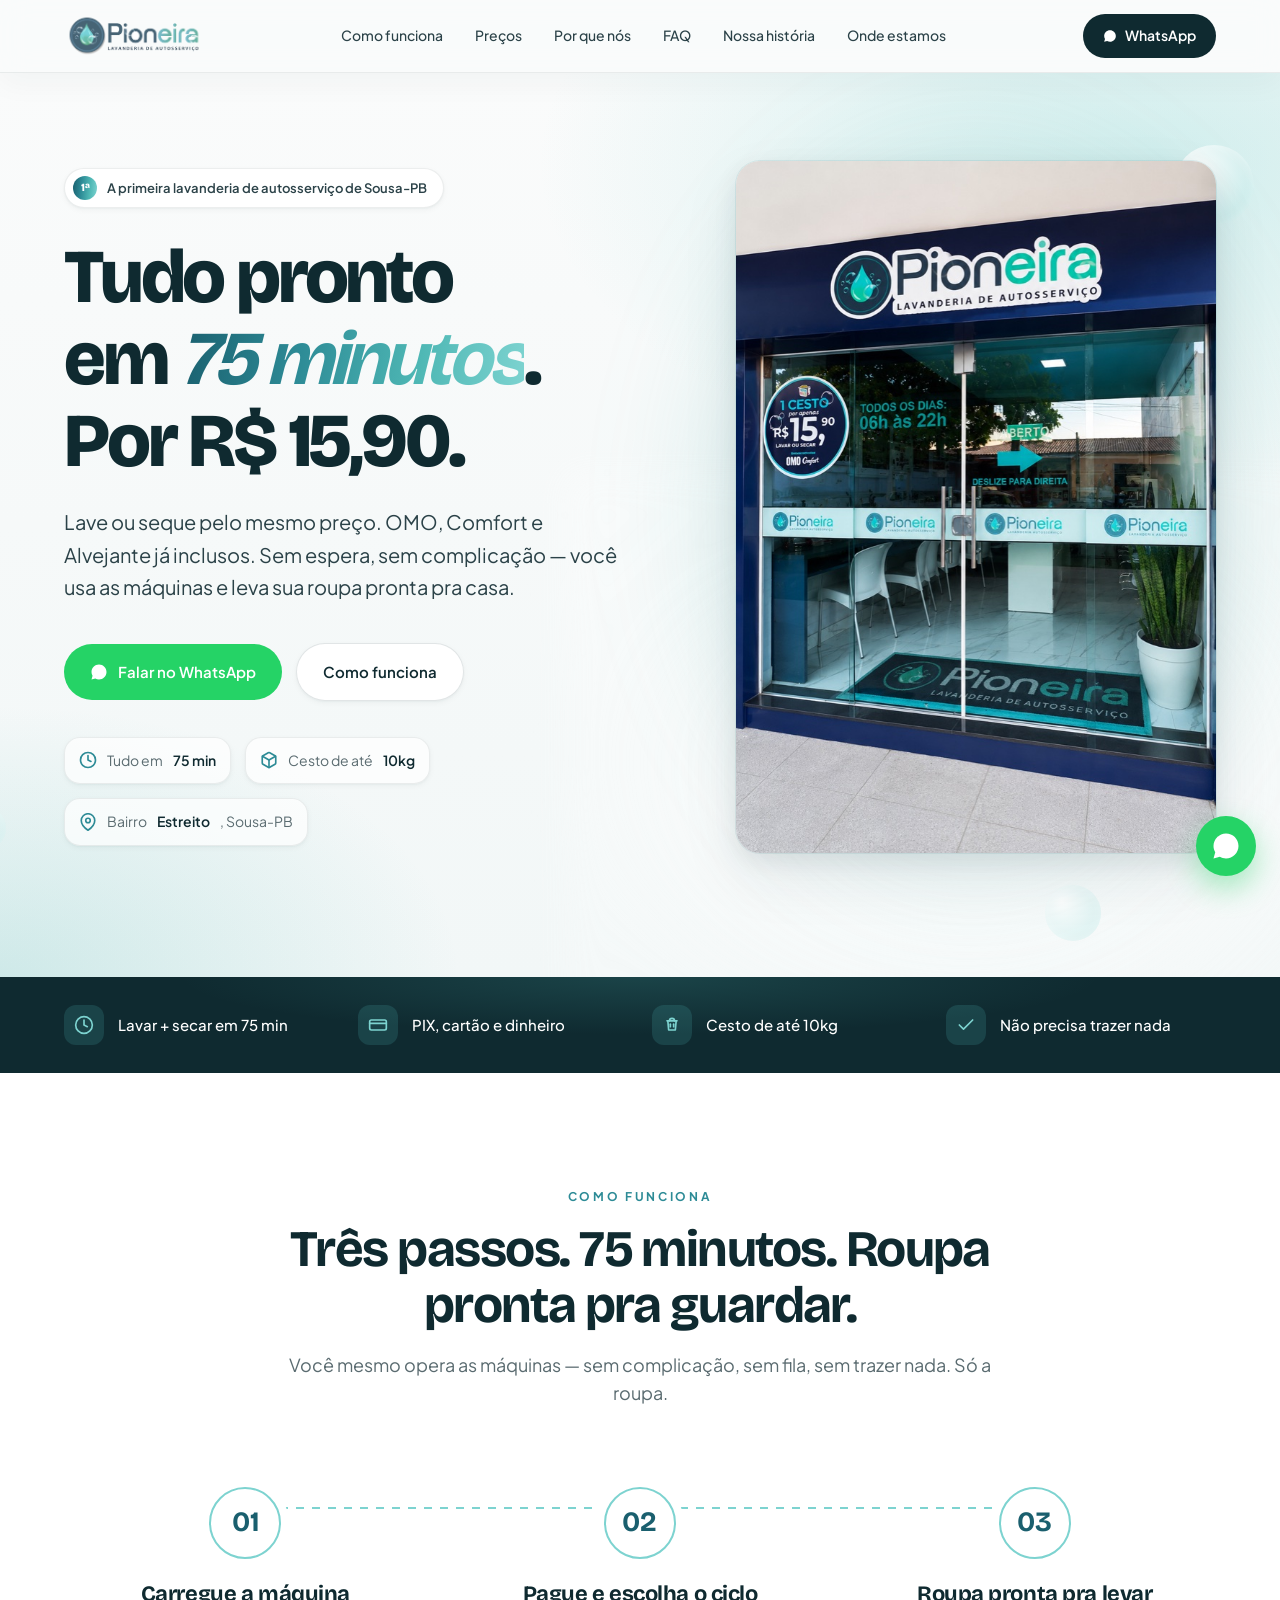
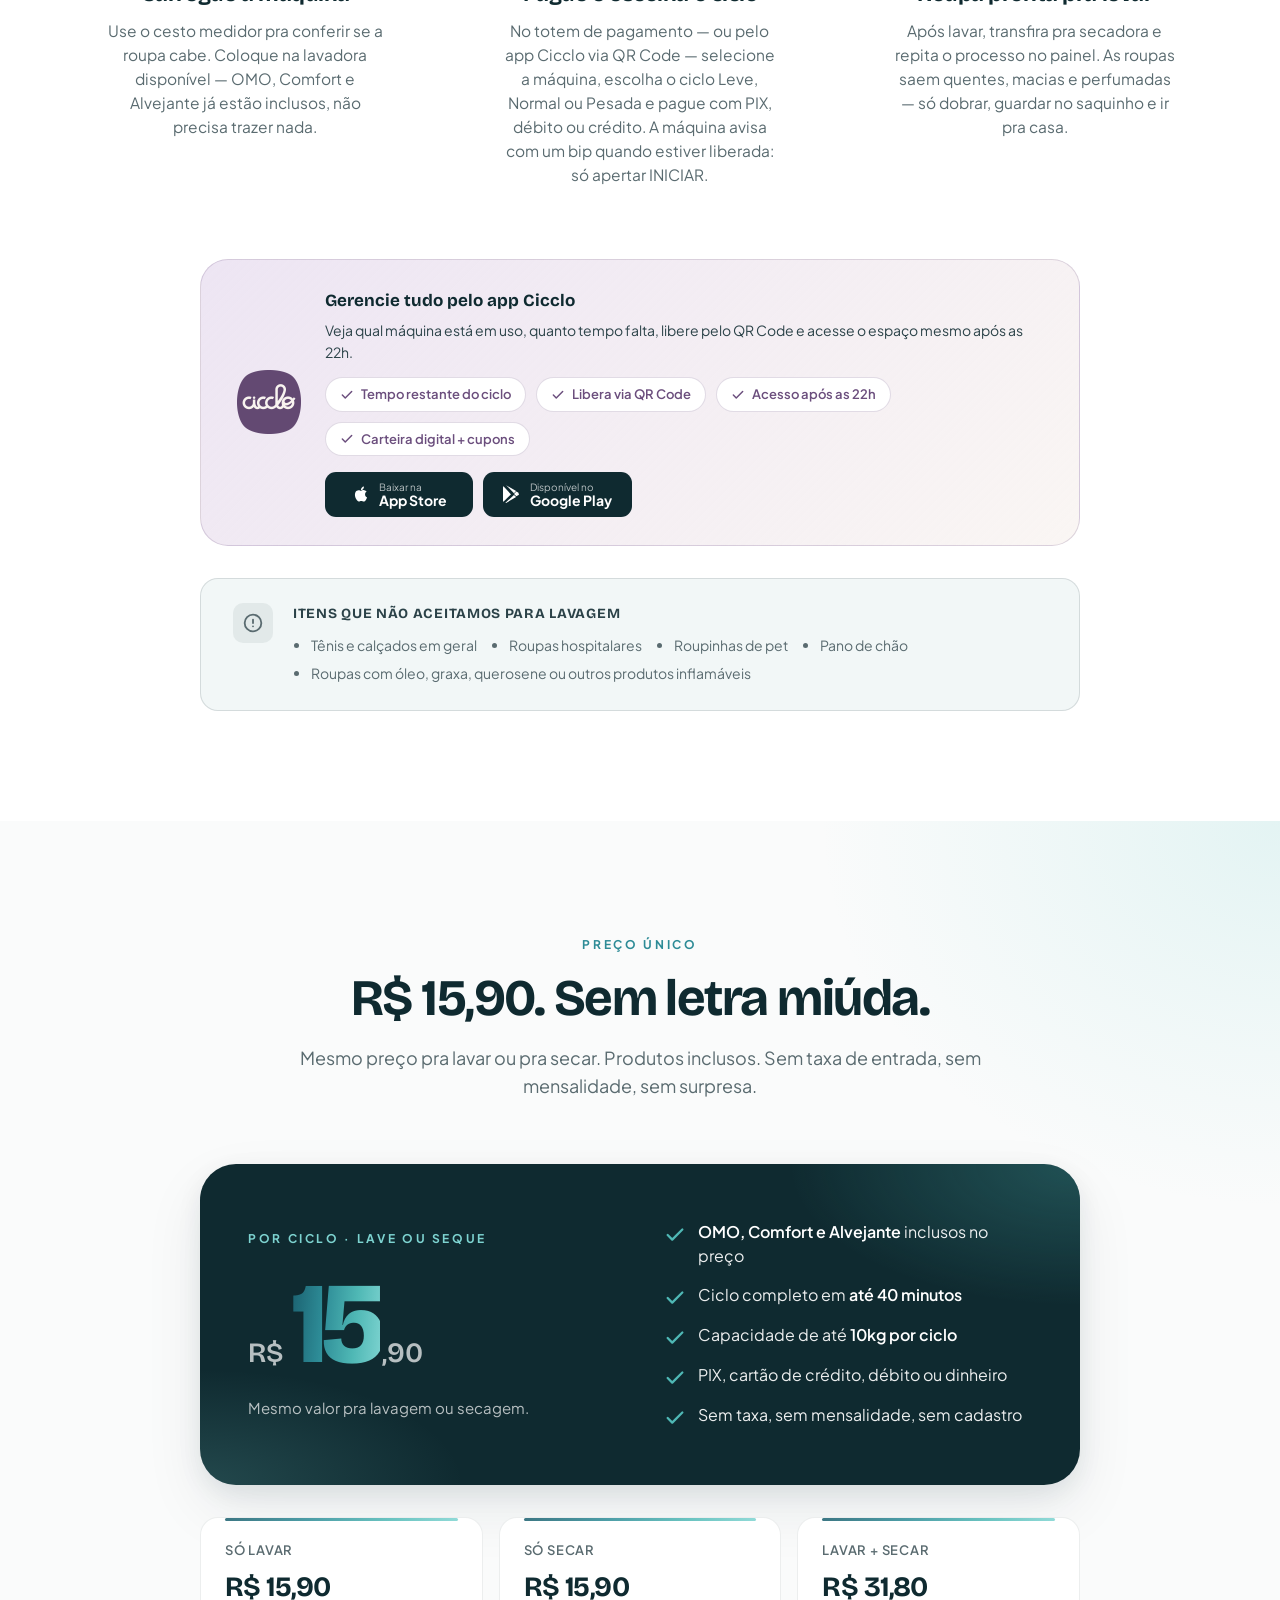
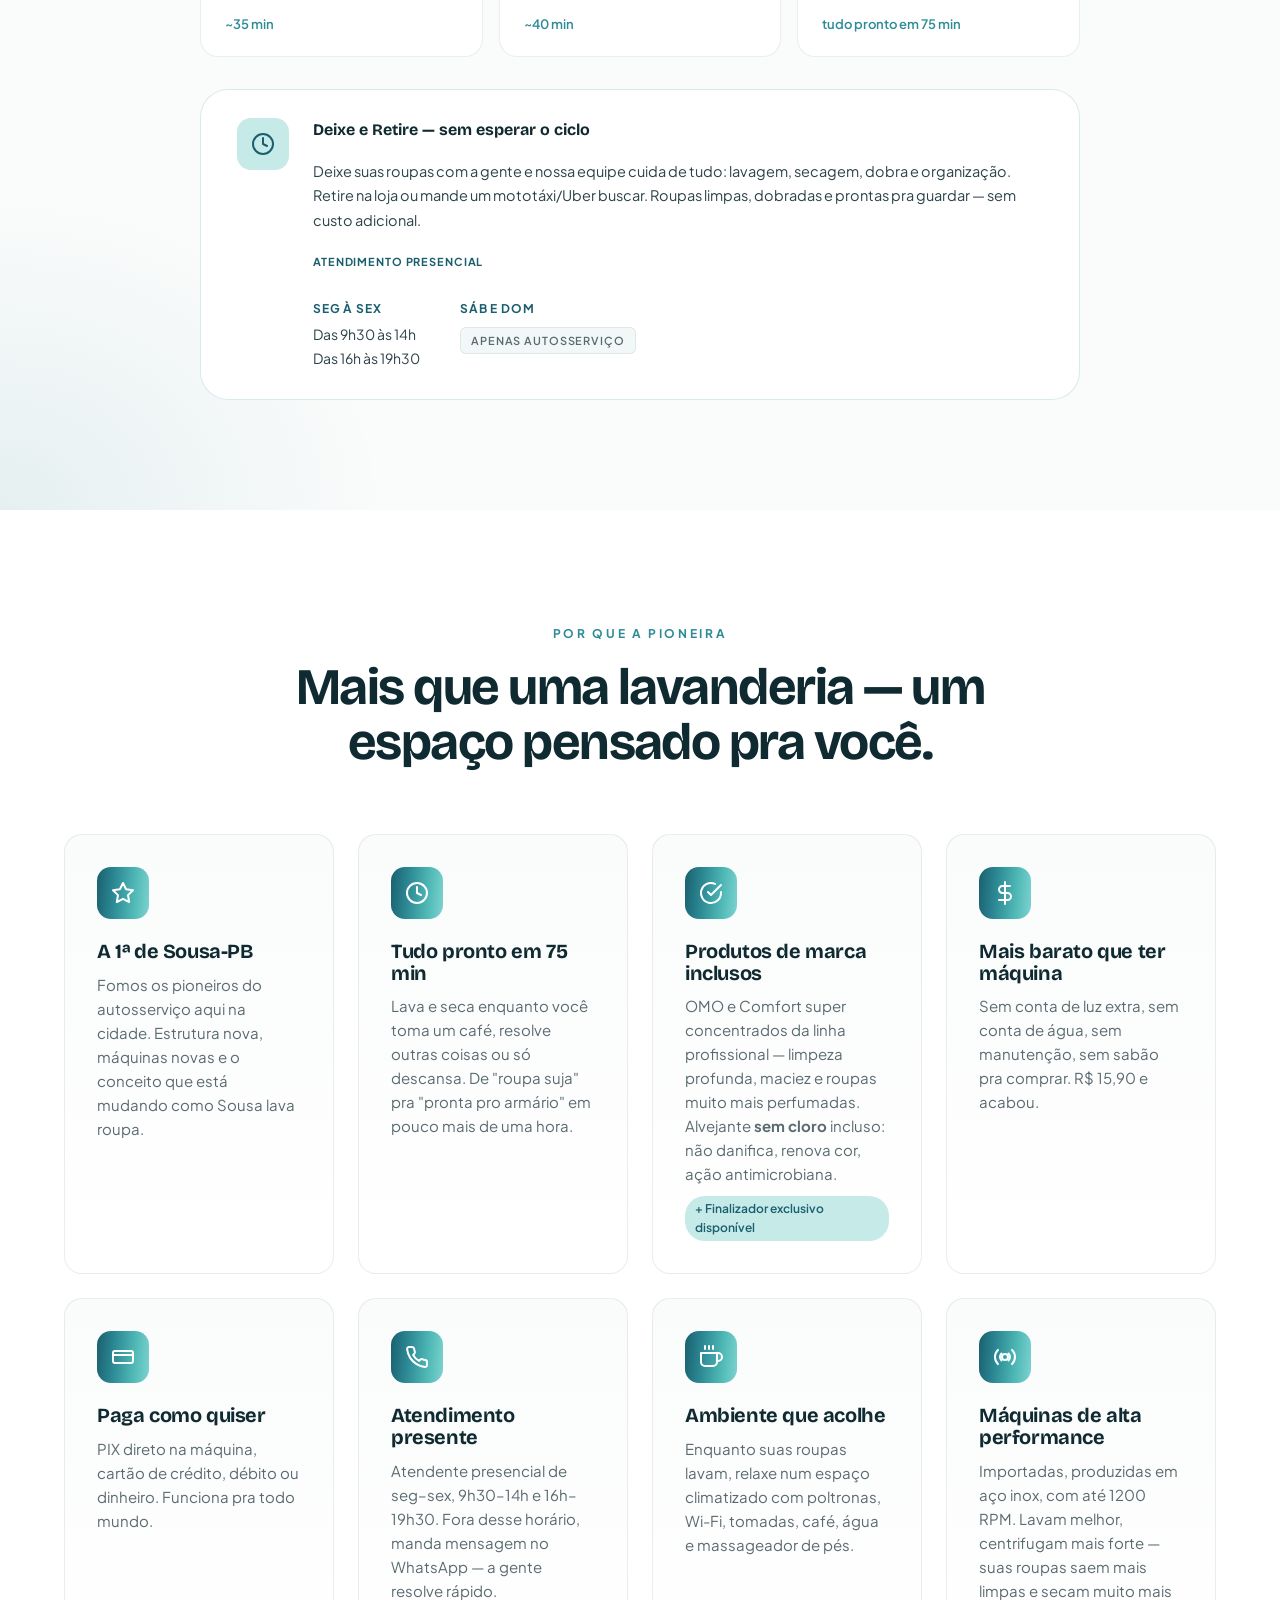
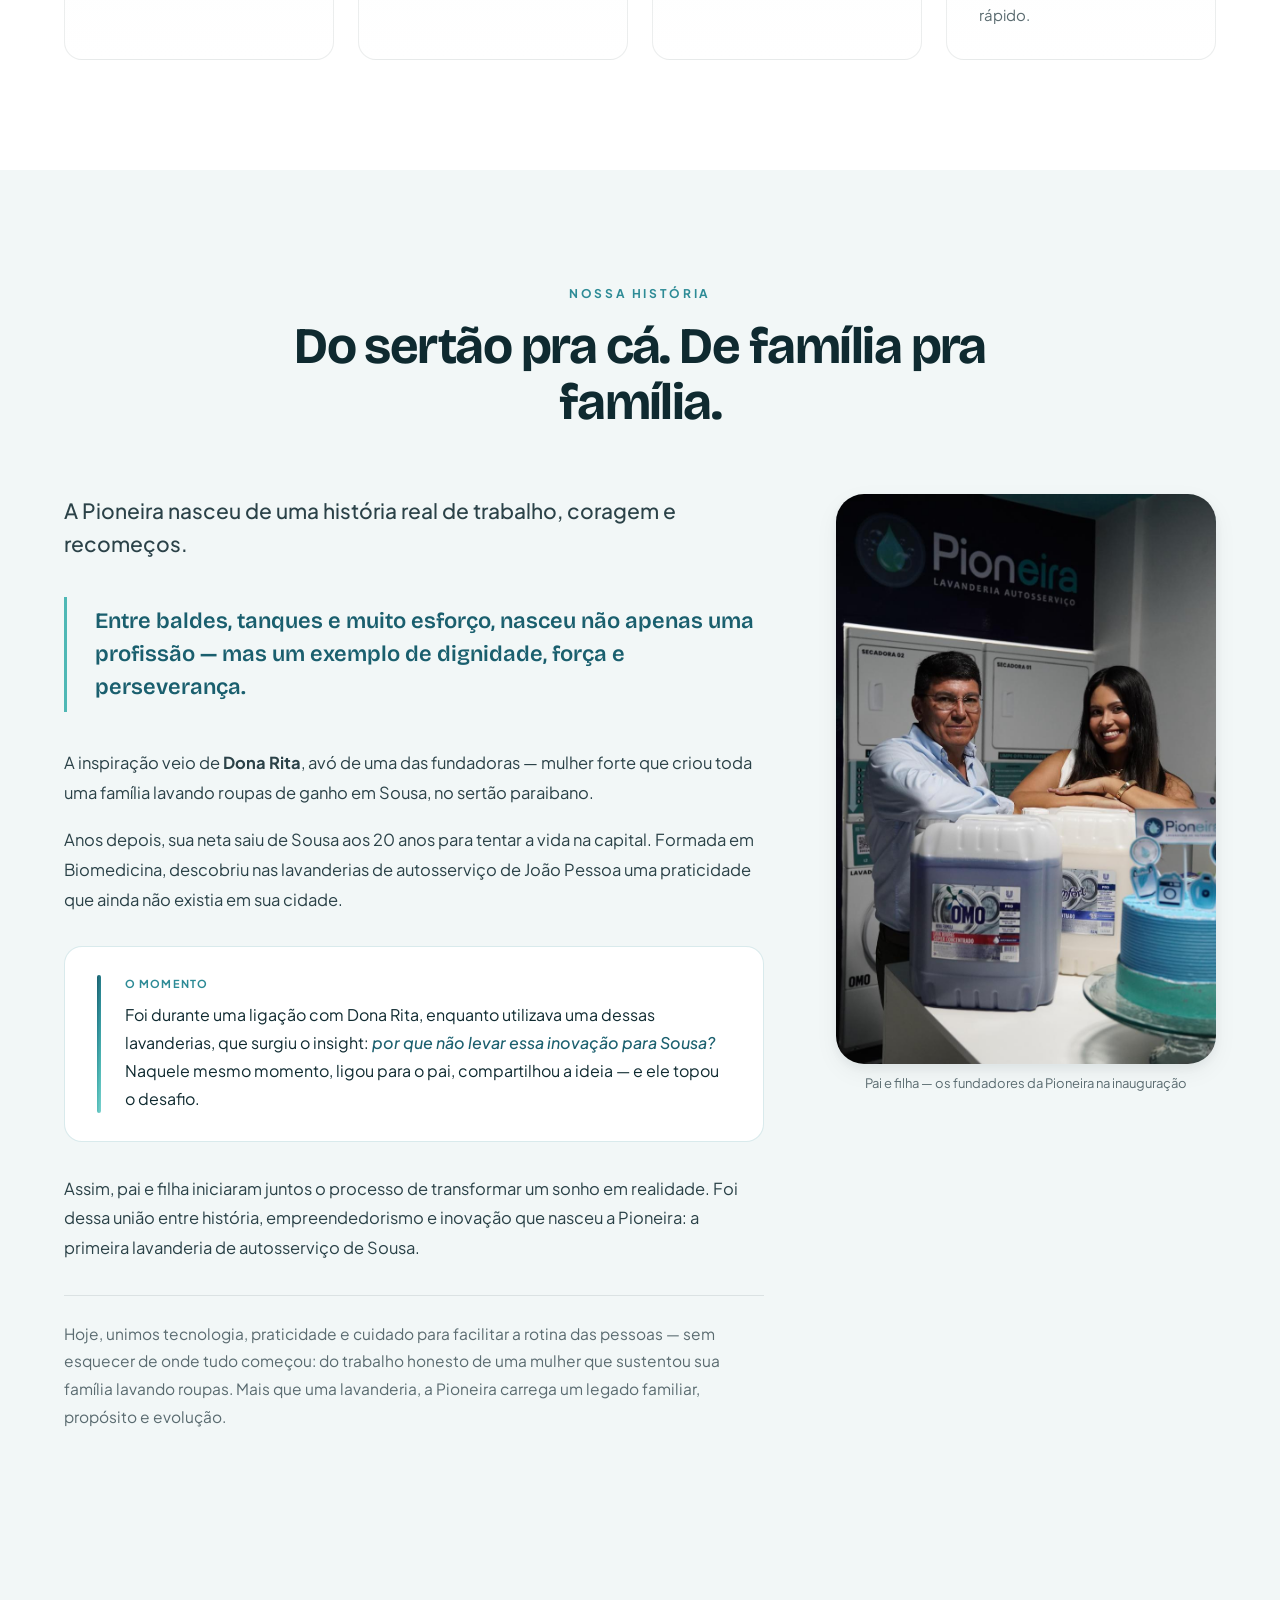
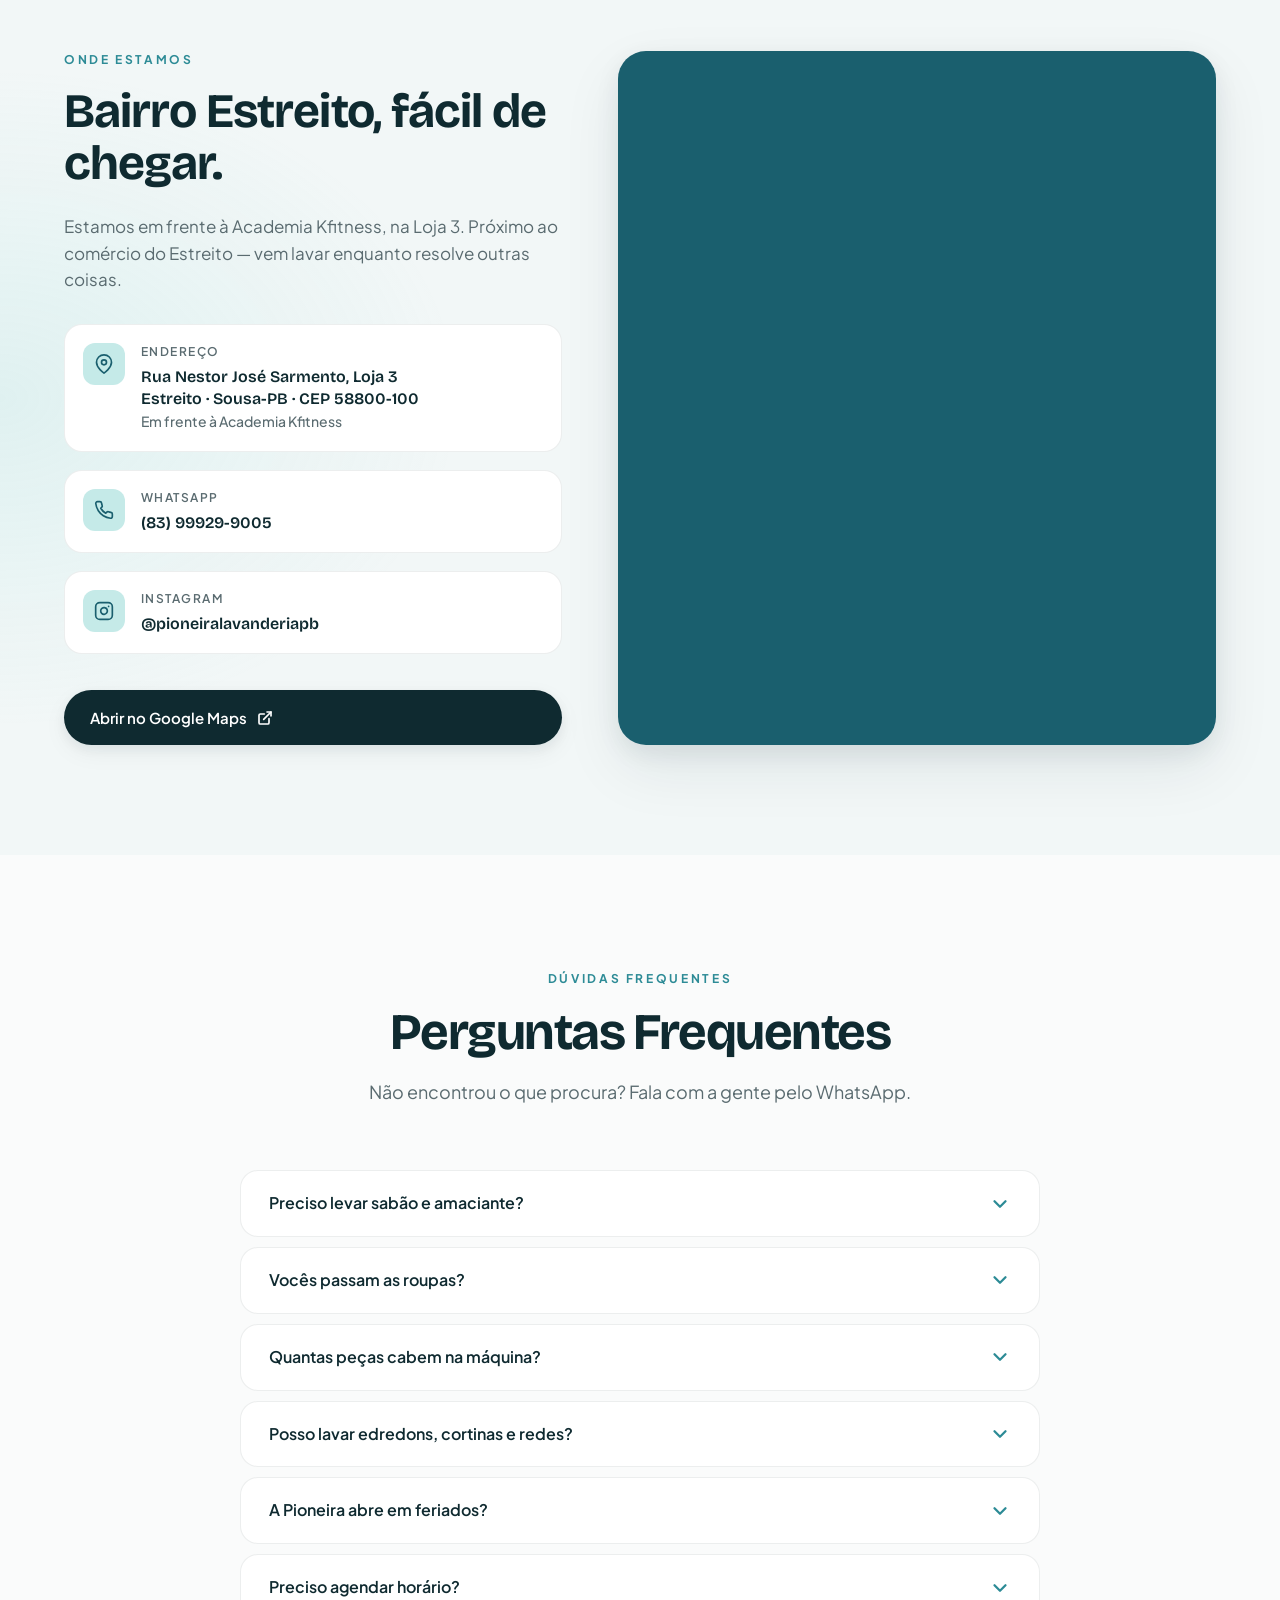
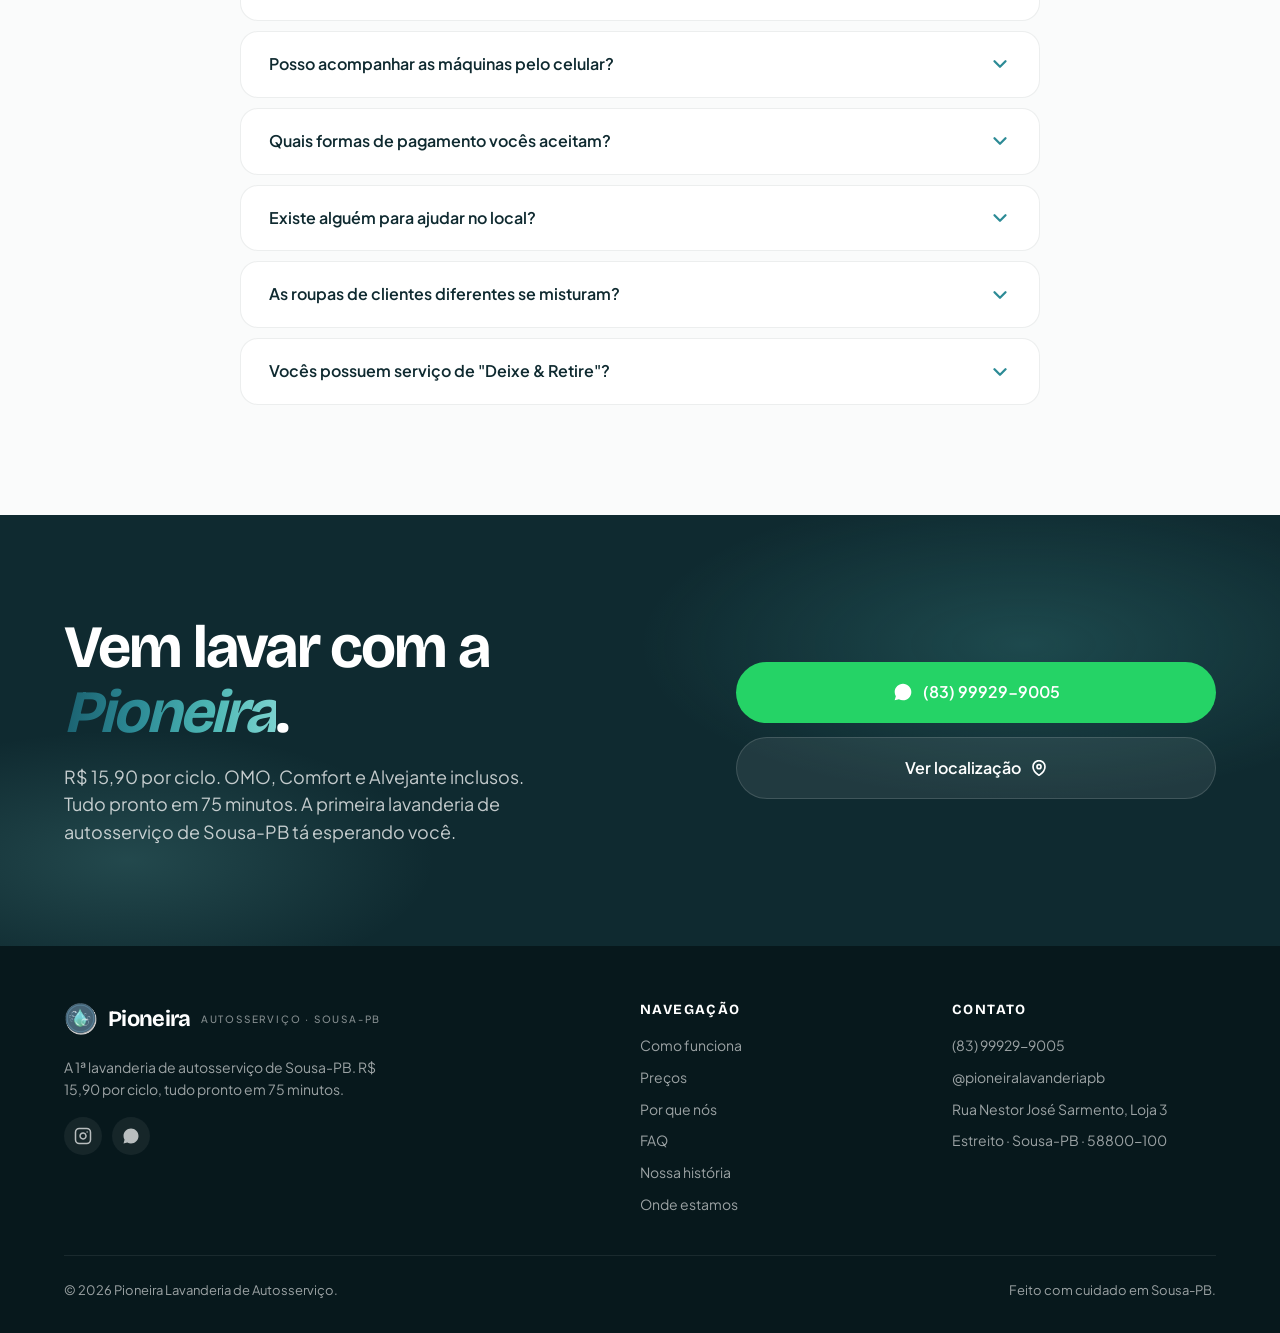
==== commit bd61887f: "move FAQ to bottom" ====
--- a/index.html
+++ b/index.html
@@ -1173,102 +1173,6 @@
     </div>
   </section>
 
-  <!-- FAQ -->
-  <section id="faq" class="faq">
-    <div class="container">
-      <div class="section-head reveal">
-        <span class="eyebrow">Dúvidas frequentes</span>
-        <h2>Perguntas Frequentes</h2>
-        <p>Não encontrou o que procura? Fala com a gente pelo WhatsApp.</p>
-      </div>
-
-      <div class="faq-list">
-        <details class="faq-item reveal">
-          <summary>Preciso levar sabão e amaciante?</summary>
-          <div class="faq-body">
-            <p>Não. Todas as lavagens já incluem sabão e amaciante profissional super concentrados da linha OMO e Comfort, liberados automaticamente pelas máquinas.</p>
-          </div>
-        </details>
-
-        <details class="faq-item reveal">
-          <summary>Vocês passam as roupas?</summary>
-          <div class="faq-body">
-            <p>Não trabalhamos com serviço de passar roupas.</p>
-            <p>Mas nossas secadoras deixam as peças quentes e praticamente sem amassados. Na maioria das vezes, basta dobrar as roupas ainda quentes logo após a secagem para evitar o uso do ferro.</p>
-          </div>
-        </details>
-
-        <details class="faq-item reveal">
-          <summary>Quantas peças cabem na máquina?</summary>
-          <div class="faq-body">
-            <p>O valor é por cesto e não por quantidade de peças — tudo que couber dentro do cesto custa R$ 15,90. A quantidade varia conforme o tipo de roupa:</p>
-            <ul>
-              <li>Roupas infantis: até cerca de 25 peças</li>
-              <li>Calças jeans: em média 8 peças</li>
-              <li>Edredons: normalmente 1 ou 2 unidades</li>
-            </ul>
-          </div>
-        </details>
-
-        <details class="faq-item reveal">
-          <summary>Posso lavar edredons, cortinas e redes?</summary>
-          <div class="faq-body">
-            <p>Sim. Você pode lavar edredons, mantas, redes, cortinas e roupas volumosas, desde que caibam adequadamente dentro do cesto da máquina.</p>
-          </div>
-        </details>
-
-        <details class="faq-item reveal">
-          <summary>A Pioneira abre em feriados?</summary>
-          <div class="faq-body">
-            <p>Sim! Funcionamos todos os dias, inclusive feriados, das 6h às 22h. Após esse horário, o acesso também pode ser realizado através do aplicativo Cicclo.</p>
-          </div>
-        </details>
-
-        <details class="faq-item reveal">
-          <summary>Preciso agendar horário?</summary>
-          <div class="faq-body">
-            <p>Não é necessário agendamento. Você pode vir no horário mais conveniente para sua rotina.</p>
-          </div>
-        </details>
-
-        <details class="faq-item reveal">
-          <summary>Posso acompanhar as máquinas pelo celular?</summary>
-          <div class="faq-body">
-            <p>Sim! Com o aplicativo Cicclo você acompanha as máquinas em tempo real, verifica disponibilidade e realiza pagamentos diretamente pelo app.</p>
-          </div>
-        </details>
-
-        <details class="faq-item reveal">
-          <summary>Quais formas de pagamento vocês aceitam?</summary>
-          <div class="faq-body">
-            <p>Aceitamos Pix, cartão e saldo pela carteira digital do app Cicclo.</p>
-          </div>
-        </details>
-
-        <details class="faq-item reveal">
-          <summary>Existe alguém para ajudar no local?</summary>
-          <div class="faq-body">
-            <p>Sim. Temos atendente presencial disponível de segunda a sexta-feira, das 9h30 às 14h e das 16h às 19h30.</p>
-          </div>
-        </details>
-
-        <details class="faq-item reveal">
-          <summary>As roupas de clientes diferentes se misturam?</summary>
-          <div class="faq-body">
-            <p>Não. Cada cliente utiliza sua própria máquina durante todo o processo de lavagem e secagem.</p>
-          </div>
-        </details>
-
-        <details class="faq-item reveal">
-          <summary>Vocês possuem serviço de "Deixe &amp; Retire"?</summary>
-          <div class="faq-body">
-            <p>Sim! No serviço Deixe &amp; Retire, você entrega suas roupas e nossa equipe cuida de todo o processo: lavagem, secagem, dobra e organização. Depois é só retirar — ou enviar Uber/mototáxi para buscar.</p>
-          </div>
-        </details>
-      </div>
-    </div>
-  </section>
-
   <!-- BRAND STORY -->
   <section id="nossa-historia" class="brand-story">
     <div class="container">
@@ -1373,6 +1277,102 @@
           referrerpolicy="no-referrer-when-downgrade"
           title="Localização da Pioneira Lavanderia em Sousa-PB"
           allowfullscreen></iframe>
+      </div>
+    </div>
+  </section>
+
+  <!-- FAQ -->
+  <section id="faq" class="faq">
+    <div class="container">
+      <div class="section-head reveal">
+        <span class="eyebrow">Dúvidas frequentes</span>
+        <h2>Perguntas Frequentes</h2>
+        <p>Não encontrou o que procura? Fala com a gente pelo WhatsApp.</p>
+      </div>
+
+      <div class="faq-list">
+        <details class="faq-item reveal">
+          <summary>Preciso levar sabão e amaciante?</summary>
+          <div class="faq-body">
+            <p>Não. Todas as lavagens já incluem sabão e amaciante profissional super concentrados da linha OMO e Comfort, liberados automaticamente pelas máquinas.</p>
+          </div>
+        </details>
+
+        <details class="faq-item reveal">
+          <summary>Vocês passam as roupas?</summary>
+          <div class="faq-body">
+            <p>Não trabalhamos com serviço de passar roupas.</p>
+            <p>Mas nossas secadoras deixam as peças quentes e praticamente sem amassados. Na maioria das vezes, basta dobrar as roupas ainda quentes logo após a secagem para evitar o uso do ferro.</p>
+          </div>
+        </details>
+
+        <details class="faq-item reveal">
+          <summary>Quantas peças cabem na máquina?</summary>
+          <div class="faq-body">
+            <p>O valor é por cesto e não por quantidade de peças — tudo que couber dentro do cesto custa R$ 15,90. A quantidade varia conforme o tipo de roupa:</p>
+            <ul>
+              <li>Roupas infantis: até cerca de 25 peças</li>
+              <li>Calças jeans: em média 8 peças</li>
+              <li>Edredons: normalmente 1 ou 2 unidades</li>
+            </ul>
+          </div>
+        </details>
+
+        <details class="faq-item reveal">
+          <summary>Posso lavar edredons, cortinas e redes?</summary>
+          <div class="faq-body">
+            <p>Sim. Você pode lavar edredons, mantas, redes, cortinas e roupas volumosas, desde que caibam adequadamente dentro do cesto da máquina.</p>
+          </div>
+        </details>
+
+        <details class="faq-item reveal">
+          <summary>A Pioneira abre em feriados?</summary>
+          <div class="faq-body">
+            <p>Sim! Funcionamos todos os dias, inclusive feriados, das 6h às 22h. Após esse horário, o acesso também pode ser realizado através do aplicativo Cicclo.</p>
+          </div>
+        </details>
+
+        <details class="faq-item reveal">
+          <summary>Preciso agendar horário?</summary>
+          <div class="faq-body">
+            <p>Não é necessário agendamento. Você pode vir no horário mais conveniente para sua rotina.</p>
+          </div>
+        </details>
+
+        <details class="faq-item reveal">
+          <summary>Posso acompanhar as máquinas pelo celular?</summary>
+          <div class="faq-body">
+            <p>Sim! Com o aplicativo Cicclo você acompanha as máquinas em tempo real, verifica disponibilidade e realiza pagamentos diretamente pelo app.</p>
+          </div>
+        </details>
+
+        <details class="faq-item reveal">
+          <summary>Quais formas de pagamento vocês aceitam?</summary>
+          <div class="faq-body">
+            <p>Aceitamos Pix, cartão e saldo pela carteira digital do app Cicclo.</p>
+          </div>
+        </details>
+
+        <details class="faq-item reveal">
+          <summary>Existe alguém para ajudar no local?</summary>
+          <div class="faq-body">
+            <p>Sim. Temos atendente presencial disponível de segunda a sexta-feira, das 9h30 às 14h e das 16h às 19h30.</p>
+          </div>
+        </details>
+
+        <details class="faq-item reveal">
+          <summary>As roupas de clientes diferentes se misturam?</summary>
+          <div class="faq-body">
+            <p>Não. Cada cliente utiliza sua própria máquina durante todo o processo de lavagem e secagem.</p>
+          </div>
+        </details>
+
+        <details class="faq-item reveal">
+          <summary>Vocês possuem serviço de "Deixe &amp; Retire"?</summary>
+          <div class="faq-body">
+            <p>Sim! No serviço Deixe &amp; Retire, você entrega suas roupas e nossa equipe cuida de todo o processo: lavagem, secagem, dobra e organização. Depois é só retirar — ou enviar Uber/mototáxi para buscar.</p>
+          </div>
+        </details>
       </div>
     </div>
   </section>
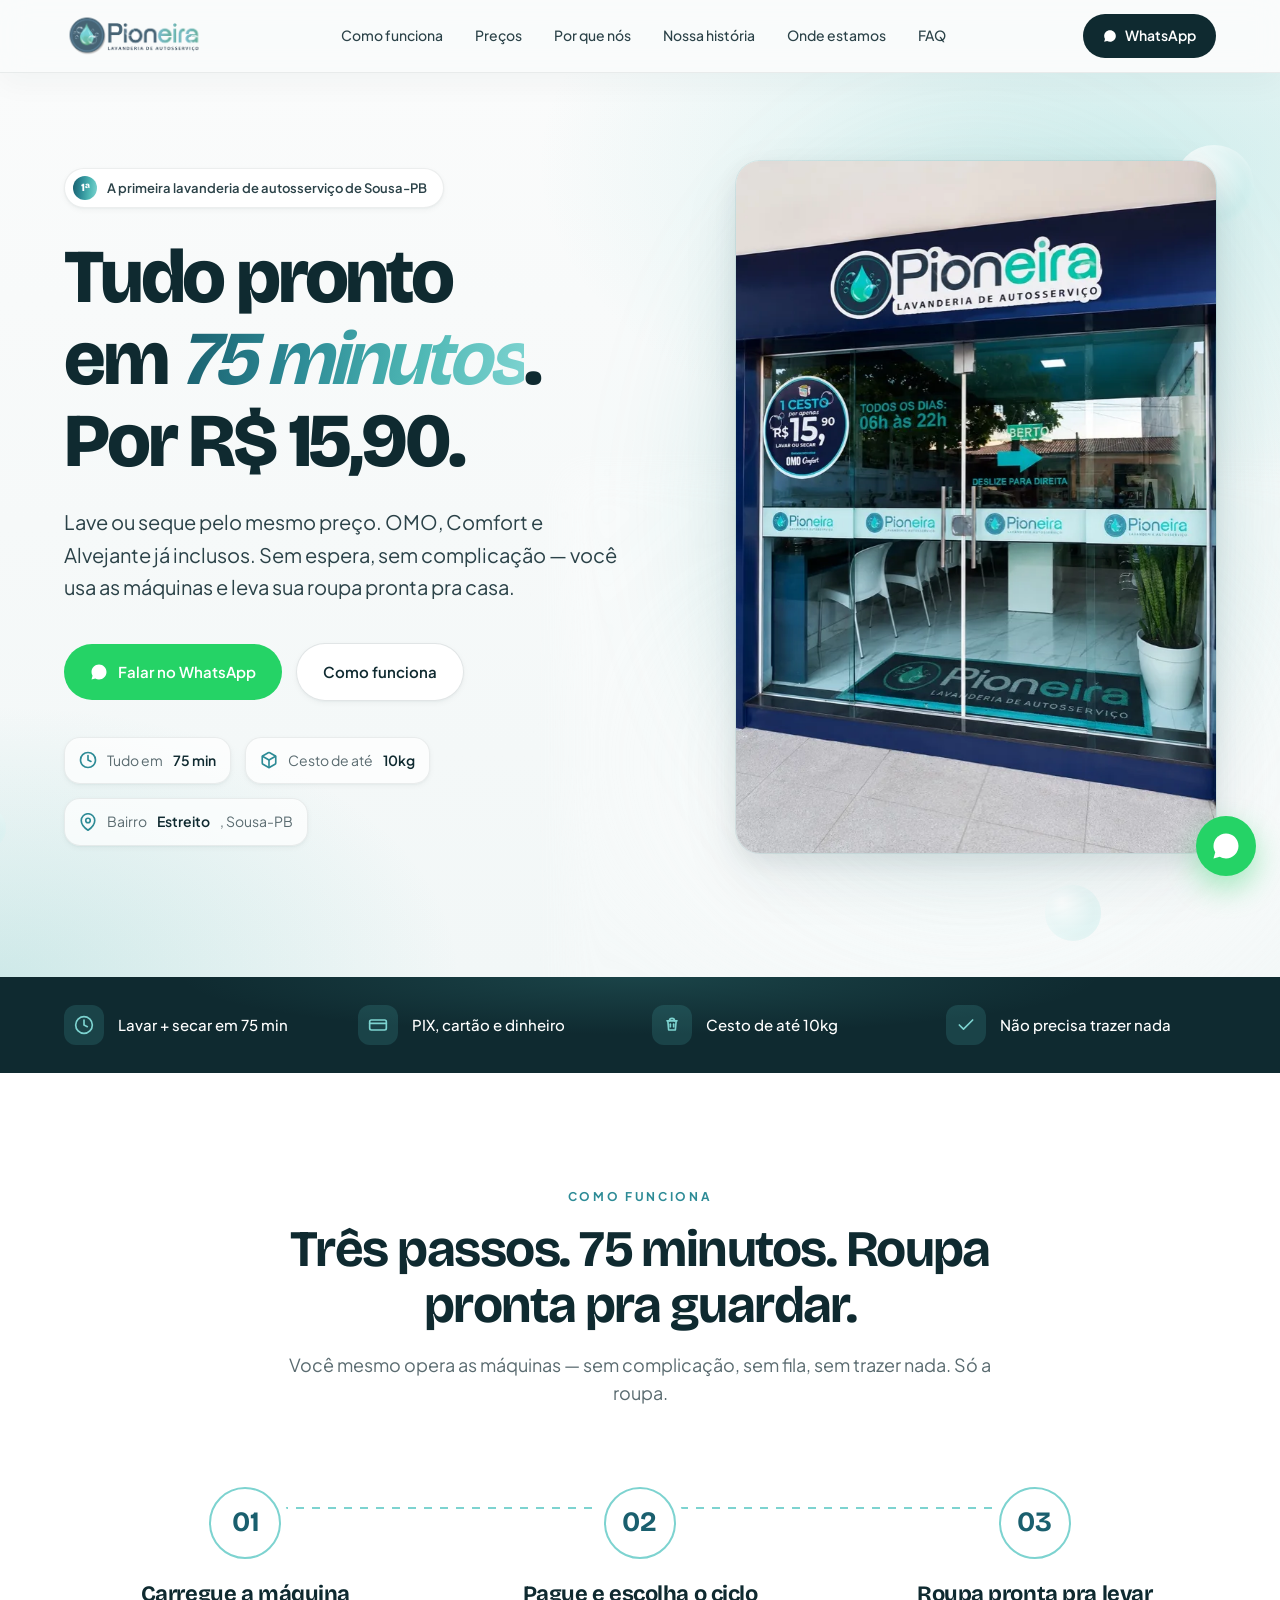
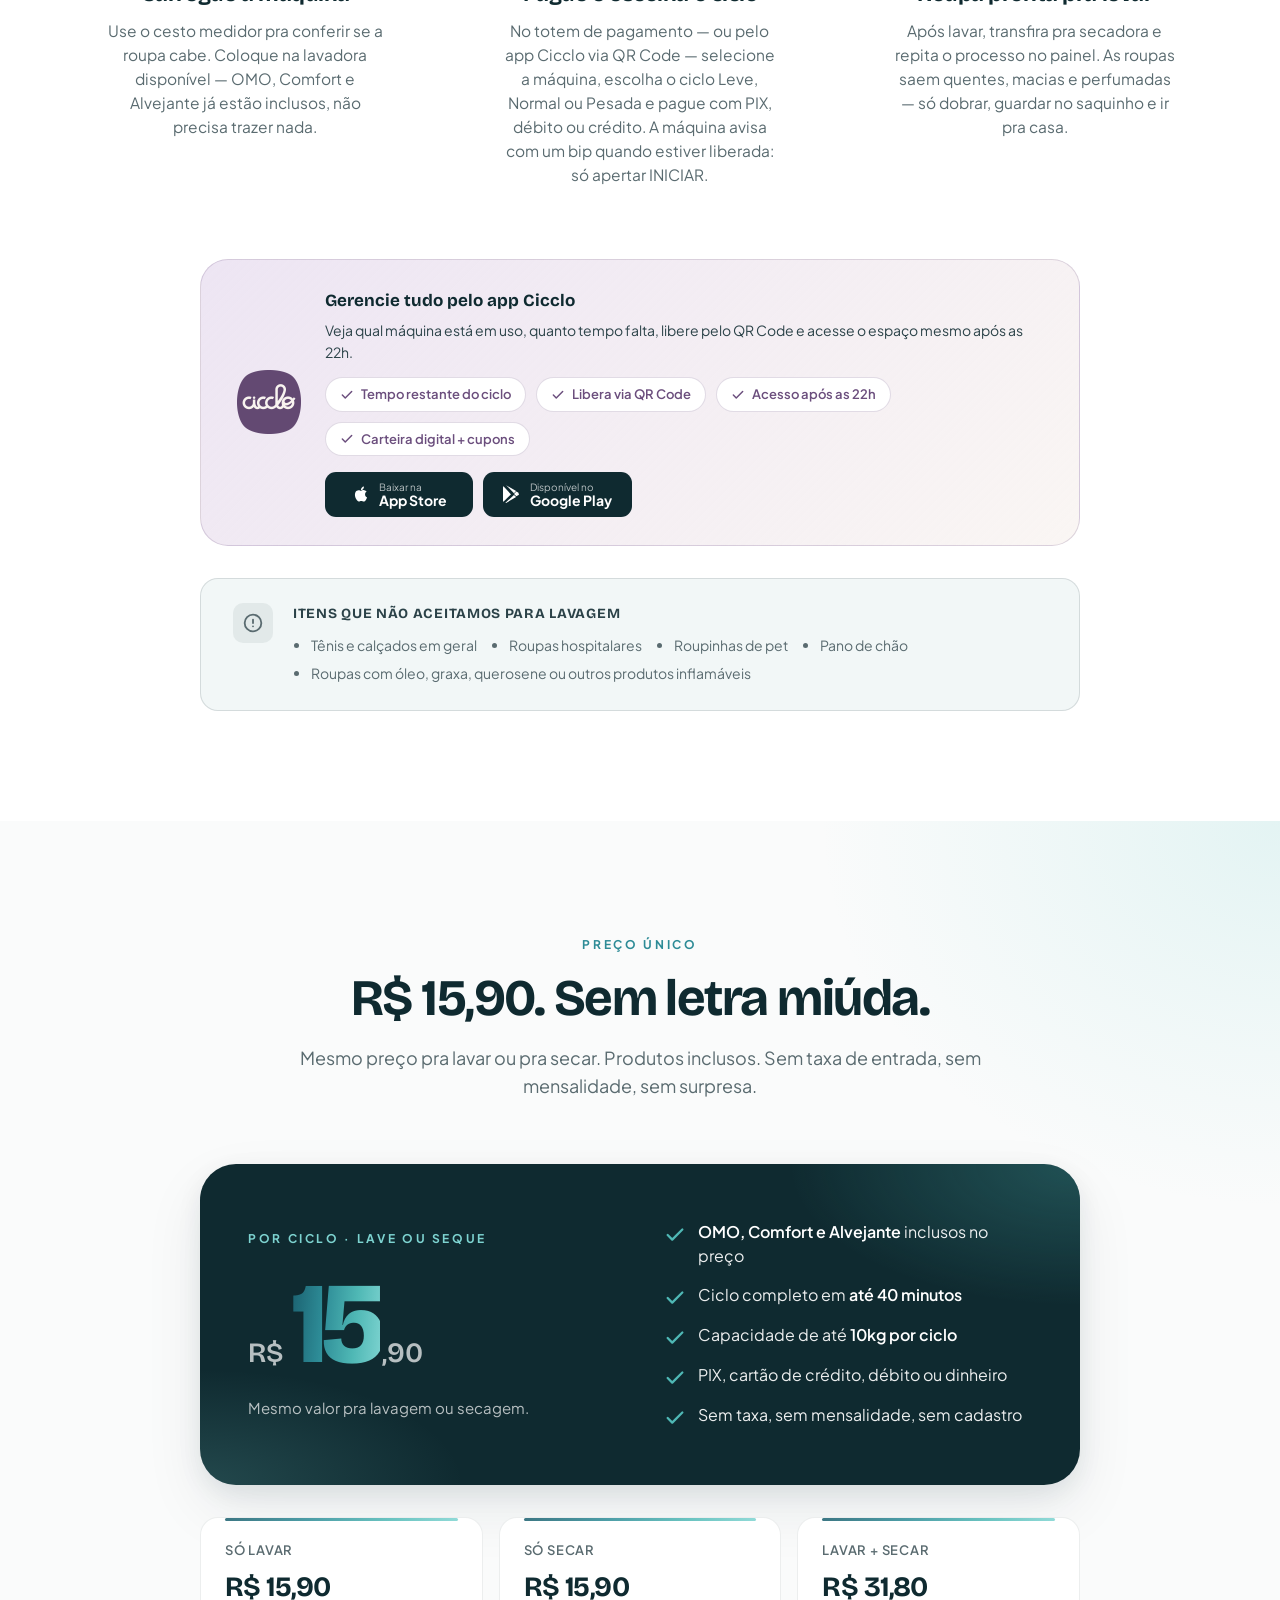
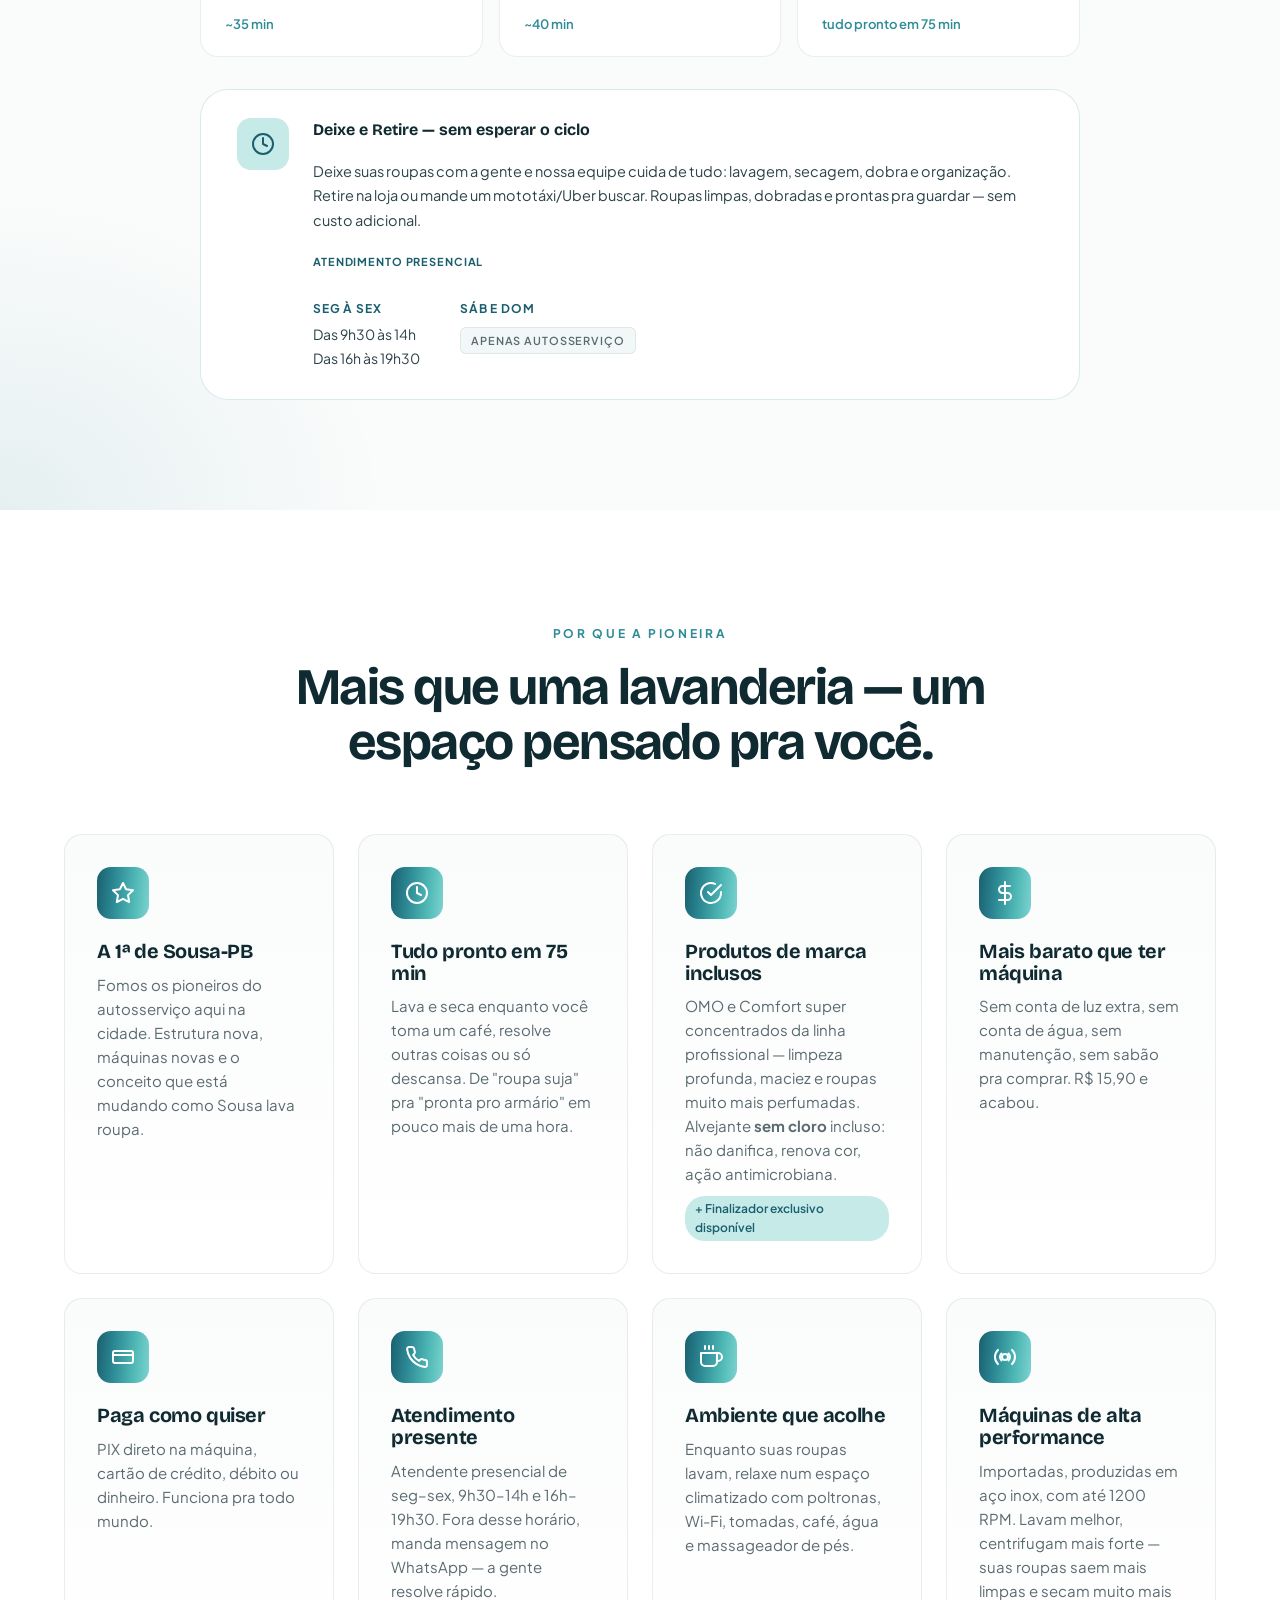
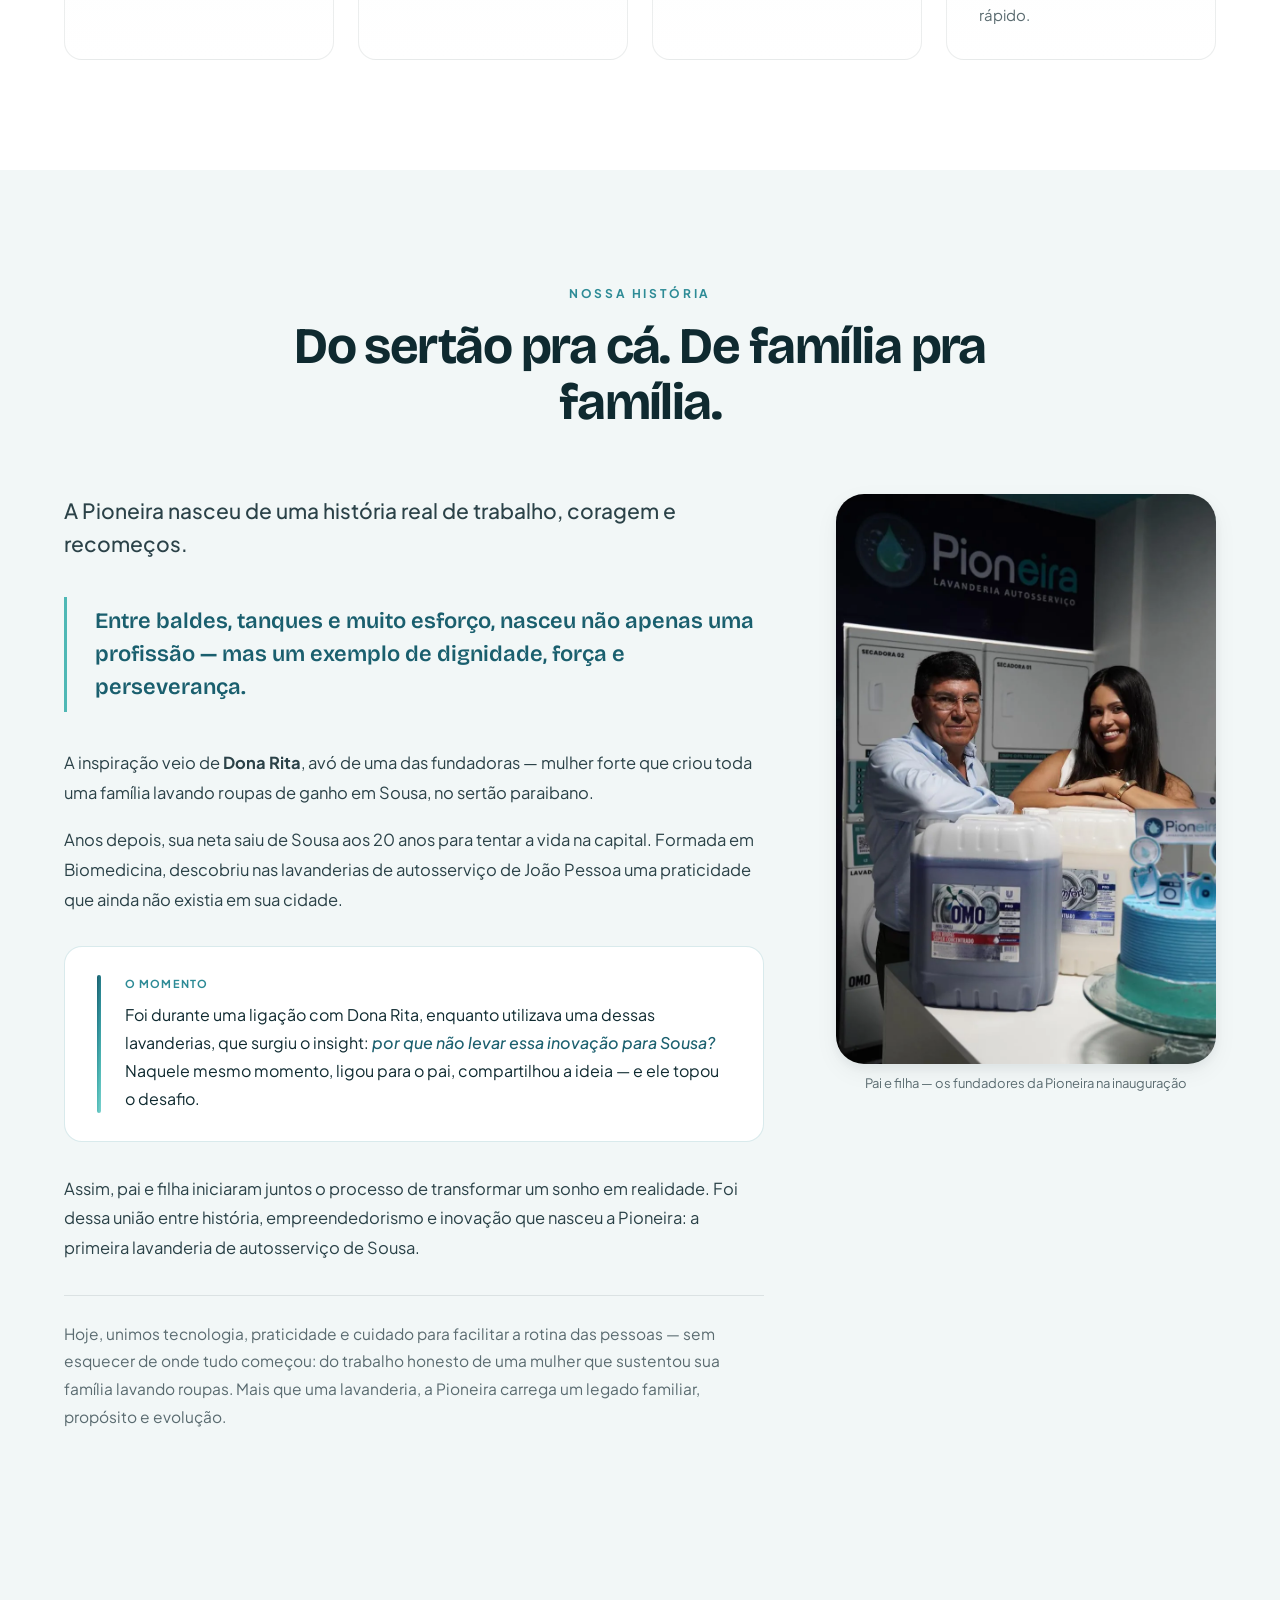
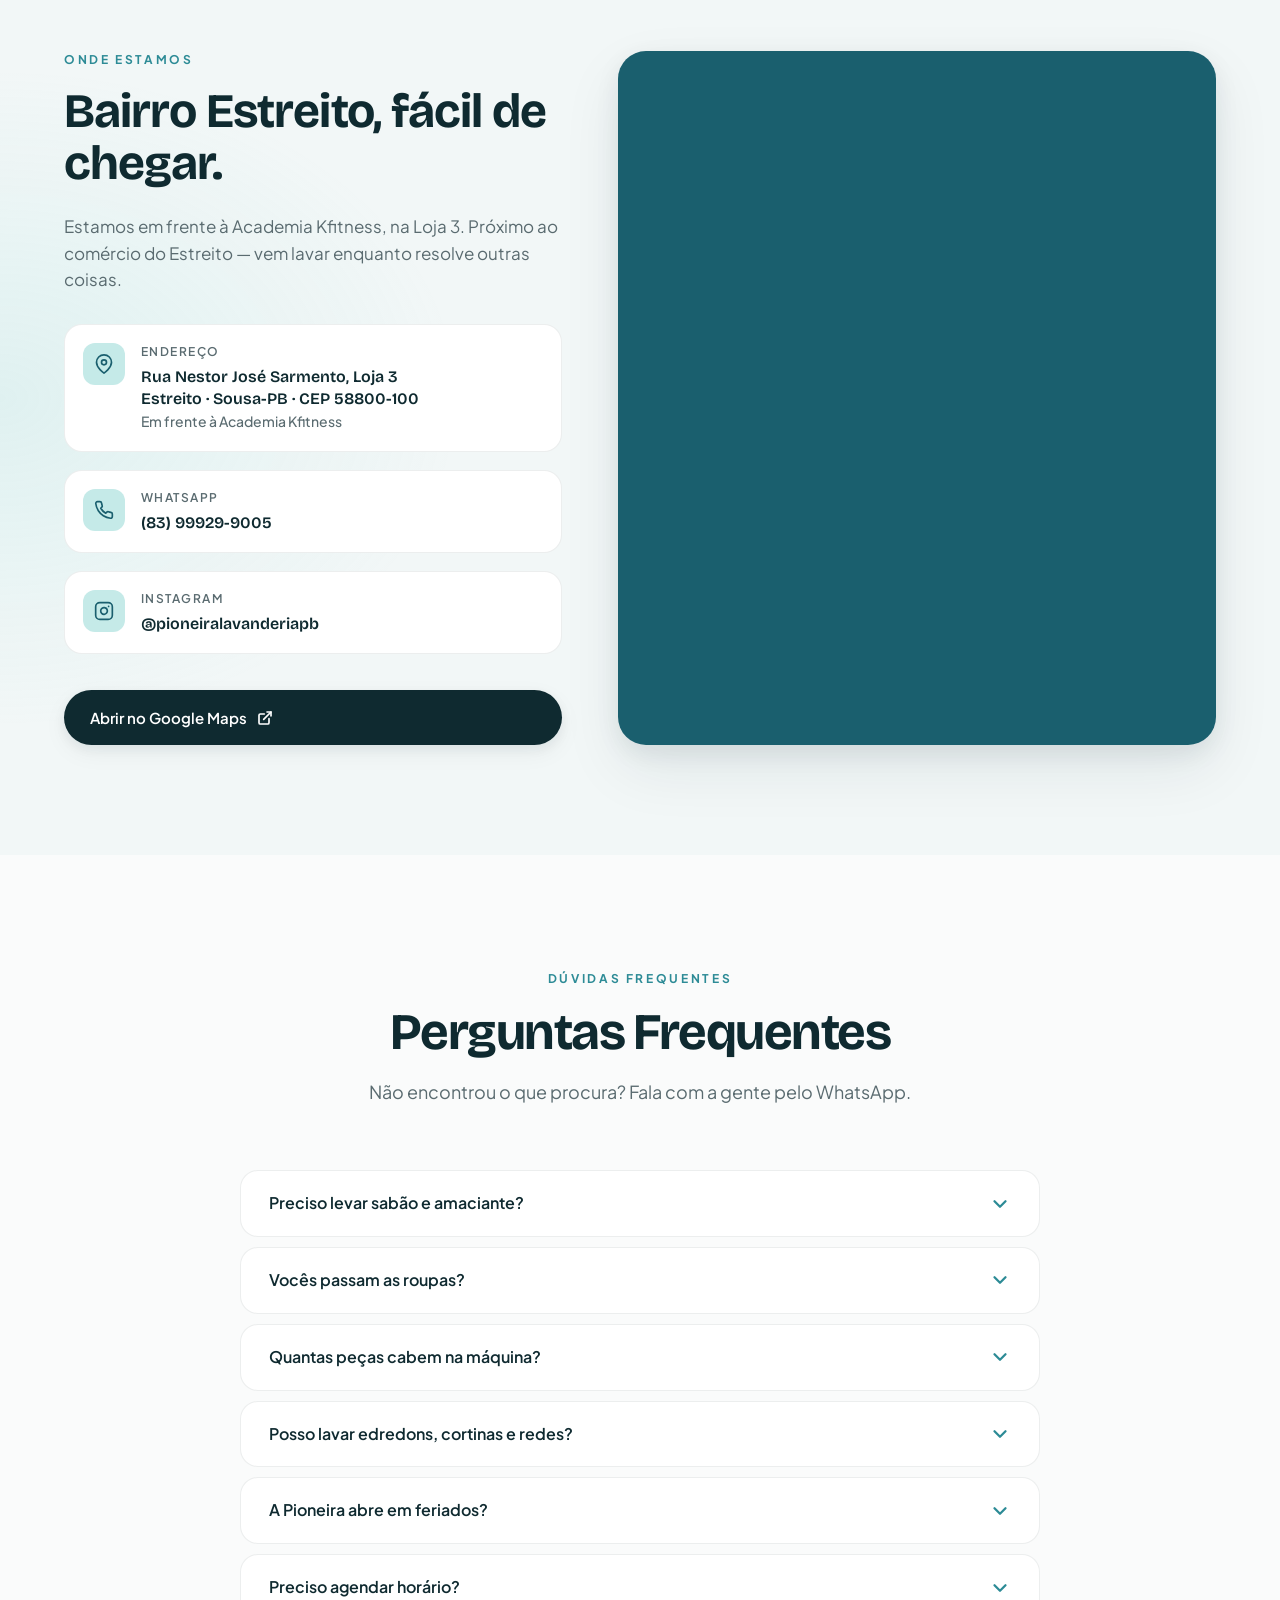
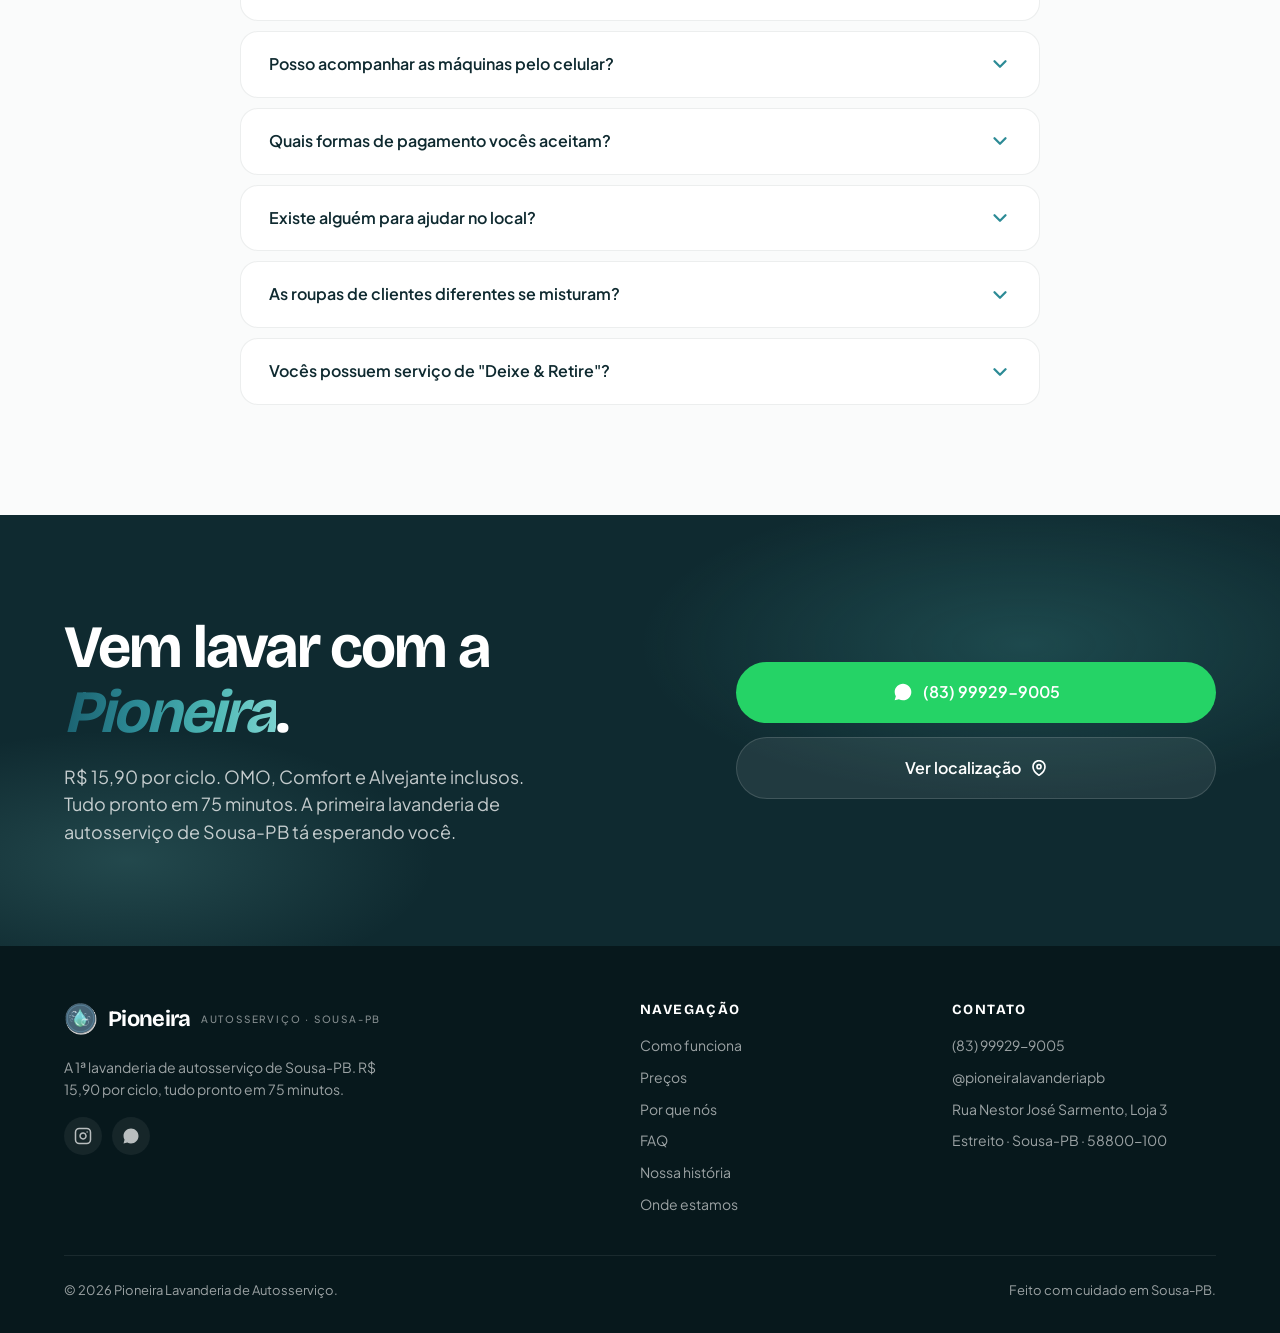
==== commit 11451659: "ui/ux improvements" ====
--- a/index.html
+++ b/index.html
@@ -14,6 +14,20 @@
   <meta property="og:type" content="website" />
   <meta property="og:url" content="https://pioneiralavanderia.com.br" />
   <meta property="og:locale" content="pt_BR" />
+  <!-- og:image: create assets/og-image.jpg at 1200×630px and uncomment the line below -->
+  <!-- <meta property="og:image" content="https://pioneiralavanderia.com.br/assets/og-image.jpg" /> -->
+  <!-- <meta property="og:image:width" content="1200" /> -->
+  <!-- <meta property="og:image:height" content="630" /> -->
+
+  <!-- Twitter / X card -->
+  <meta name="twitter:card" content="summary_large_image" />
+  <meta name="twitter:title" content="Pioneira — A 1ª lavanderia de autosserviço de Sousa-PB" />
+  <meta name="twitter:description" content="Tudo pronto em 75 minutos. R$ 15,90 por ciclo. OMO, Comfort e Alvejante inclusos." />
+
+  <!-- Favicon -->
+  <link rel="icon" type="image/png" sizes="512x512" href="assets/pioneira-logo-assets/pioneira-icon-512.png" />
+  <link rel="icon" type="image/png" sizes="32x32" href="assets/pioneira-logo-assets/pioneira-icon-transparent.png" />
+  <link rel="apple-touch-icon" href="assets/pioneira-logo-assets/pioneira-icon-512.png" />
 
   <title>Pioneira — Lavanderia de Autosserviço em Sousa-PB</title>
 
@@ -193,6 +207,37 @@
       .nav-cta { padding: 9px 16px; font-size: 13px; }
     }
 
+    /* MOBILE NAV DRAWER */
+    .nav-mobile { display: none; }
+    @media (max-width: 820px) {
+      .nav-mobile { display: block; position: relative; }
+      .nav-burger {
+        list-style: none; cursor: pointer;
+        padding: 8px; border-radius: 10px;
+        color: var(--ink); display: flex; align-items: center; justify-content: center;
+        transition: background 0.15s ease;
+        user-select: none; -webkit-user-select: none;
+      }
+      .nav-burger::-webkit-details-marker { display: none; }
+      .nav-burger::marker { display: none; }
+      .nav-mobile[open] .nav-burger { background: var(--paper); }
+      .nav-drawer {
+        position: absolute; top: calc(100% + 10px); right: 0;
+        background: white; border: 1px solid var(--line);
+        border-radius: var(--radius-md); box-shadow: var(--shadow-lg);
+        padding: 8px; min-width: 220px;
+        display: flex; flex-direction: column; gap: 2px;
+        z-index: 200;
+      }
+      .nav-drawer a {
+        padding: 13px 16px; border-radius: 10px;
+        font-weight: 500; font-size: 15px; color: var(--ink);
+        transition: background 0.15s ease;
+        display: block;
+      }
+      .nav-drawer a:hover { background: var(--paper); color: var(--teal-mid); }
+    }
+
     /* HERO */
     .hero { position: relative; padding: 88px 0 124px; overflow: hidden; isolation: isolate; }
     .hero::before {
@@ -310,6 +355,12 @@
     @media (max-width: 640px) {
       .hero-trust { display: grid; grid-template-columns: 1fr; }
       .hero-ctas .btn { width: 100%; justify-content: center; }
+      .hero-ctas .btn-secondary {
+        background: transparent; border-color: transparent; box-shadow: none;
+        color: var(--teal-deep); font-size: 14px; padding: 10px 0;
+        text-decoration: underline; text-underline-offset: 3px;
+      }
+      .hero-ctas .btn-secondary:hover { transform: none; color: var(--teal-mid); }
     }
 
     /* FEATURES STRIP */
@@ -722,8 +773,8 @@
     .story-photo-col { position: sticky; top: 100px; }
     .story-figure { margin: 0; }
     .story-figure img {
-      width: 100%; border-radius: var(--radius-lg);
-      display: block; object-fit: cover;
+      width: 100%; height: auto; border-radius: var(--radius-lg);
+      display: block;
       box-shadow: var(--shadow-md);
     }
     .story-figure figcaption {
@@ -733,7 +784,6 @@
     @media (max-width: 900px) {
       .story-grid { grid-template-columns: 1fr; gap: 40px; }
       .story-photo-col { position: static; order: -1; }
-      .story-figure img { max-height: 420px; object-position: top; }
     }
     .story-lead {
       font-size: clamp(18px, 2vw, 21px); color: var(--ink-soft);
@@ -826,10 +876,25 @@
         <a href="#como-funciona">Como funciona</a>
         <a href="#precos">Preços</a>
         <a href="#por-que">Por que nós</a>
-        <a href="#faq">FAQ</a>
         <a href="#nossa-historia">Nossa história</a>
         <a href="#local">Onde estamos</a>
+        <a href="#faq">FAQ</a>
       </nav>
+      <details class="nav-mobile">
+        <summary class="nav-burger" aria-label="Abrir menu de navegação">
+          <svg width="22" height="22" viewBox="0 0 24 24" fill="none" stroke="currentColor" stroke-width="2.2" stroke-linecap="round" stroke-linejoin="round" aria-hidden="true">
+            <line x1="3" y1="6" x2="21" y2="6"/><line x1="3" y1="12" x2="21" y2="12"/><line x1="3" y1="18" x2="21" y2="18"/>
+          </svg>
+        </summary>
+        <nav class="nav-drawer">
+          <a href="#como-funciona">Como funciona</a>
+          <a href="#precos">Preços</a>
+          <a href="#por-que">Por que nós</a>
+          <a href="#nossa-historia">Nossa história</a>
+          <a href="#local">Onde estamos</a>
+          <a href="#faq">FAQ</a>
+        </nav>
+      </details>
       <a href="https://wa.me/5583999299005?text=Ol%C3%A1!%20Vim%20pelo%20site%20da%20Pioneira%20e%20queria%20tirar%20uma%20d%C3%BAvida." class="nav-cta" target="_blank" rel="noopener">
         <svg width="14" height="14" viewBox="0 0 24 24" fill="currentColor"><path d="M17.5 14.4l-2.6-1.3c-.4-.2-.8-.1-1 .2l-.8.9c-.2.2-.5.3-.8.1-.9-.5-1.9-1.1-2.6-2-.7-.7-1.3-1.7-1.8-2.6-.1-.3 0-.6.2-.8l.9-.8c.3-.2.4-.6.2-1L7.9 4.5c-.2-.4-.6-.6-1-.5l-1.4.4c-.4.1-.7.5-.7 1 .1 1.5.7 5 4.1 8.4 3.4 3.4 6.9 4 8.4 4.1.5 0 .9-.3 1-.7l.4-1.4c.1-.4-.1-.8-.5-1zM12 2C6.5 2 2 6.5 2 12c0 1.8.5 3.5 1.4 5L2 22l5.1-1.4c1.5.8 3.1 1.3 4.9 1.3 5.5 0 10-4.5 10-10S17.5 2 12 2z"/></svg>
         WhatsApp
@@ -882,13 +947,17 @@
       </div>
 
       <div class="hero-visual reveal">
-        <img
-          src="assets/img1.jpg"
-          alt="Fachada da Pioneira — Lavanderia de Autosserviço em Sousa-PB"
-          class="hero-photo"
-          loading="eager"
-          width="480"
-        />
+        <picture>
+          <source srcset="assets/img1.webp" type="image/webp">
+          <img
+            src="assets/img1.jpg"
+            alt="Fachada da Pioneira — Lavanderia de Autosserviço em Sousa-PB"
+            class="hero-photo"
+            loading="eager"
+            width="666"
+            height="960"
+          />
+        </picture>
       </div>
     </div>
   </section>
@@ -1211,12 +1280,16 @@
 
         <div class="story-photo-col reveal">
           <figure class="story-figure">
-            <img
-              src="assets/im2.jpeg"
-              alt="Pai e filha, fundadores da Pioneira, na inauguração da lavanderia em Sousa-PB"
-              loading="lazy"
-              width="420"
-            />
+            <picture>
+              <source srcset="assets/im2.webp" type="image/webp">
+              <img
+                src="assets/im2.jpeg"
+                alt="Pai e filha, fundadores da Pioneira, na inauguração da lavanderia em Sousa-PB"
+                loading="lazy"
+                width="853"
+                height="1280"
+              />
+            </picture>
             <figcaption>Pai e filha — os fundadores da Pioneira na inauguração</figcaption>
           </figure>
         </div>
@@ -1456,6 +1529,12 @@
   <script>
     document.getElementById('year').textContent = new Date().getFullYear();
 
+    document.querySelectorAll('.nav-drawer a').forEach((link) => {
+      link.addEventListener('click', () => {
+        link.closest('details').removeAttribute('open');
+      });
+    });
+
     const io = new IntersectionObserver((entries) => {
       entries.forEach((entry) => {
         if (entry.isIntersecting) {
